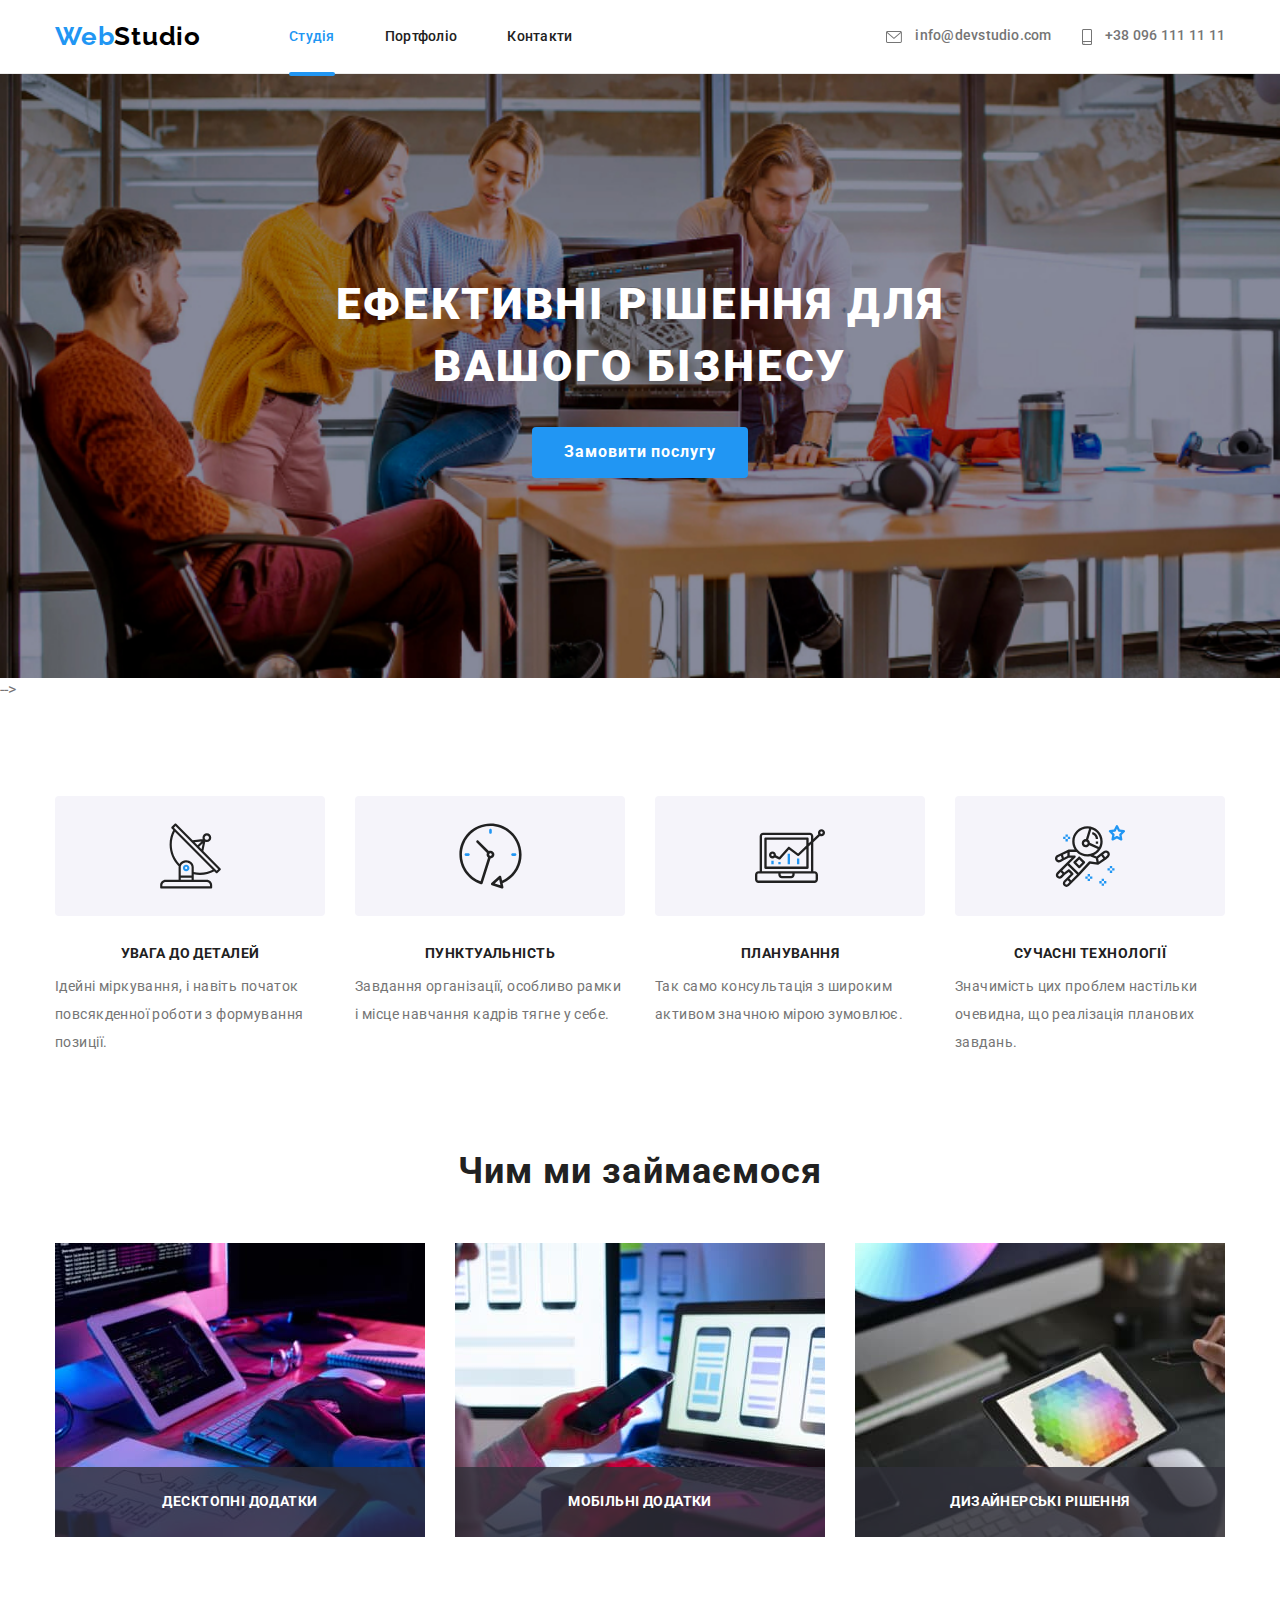
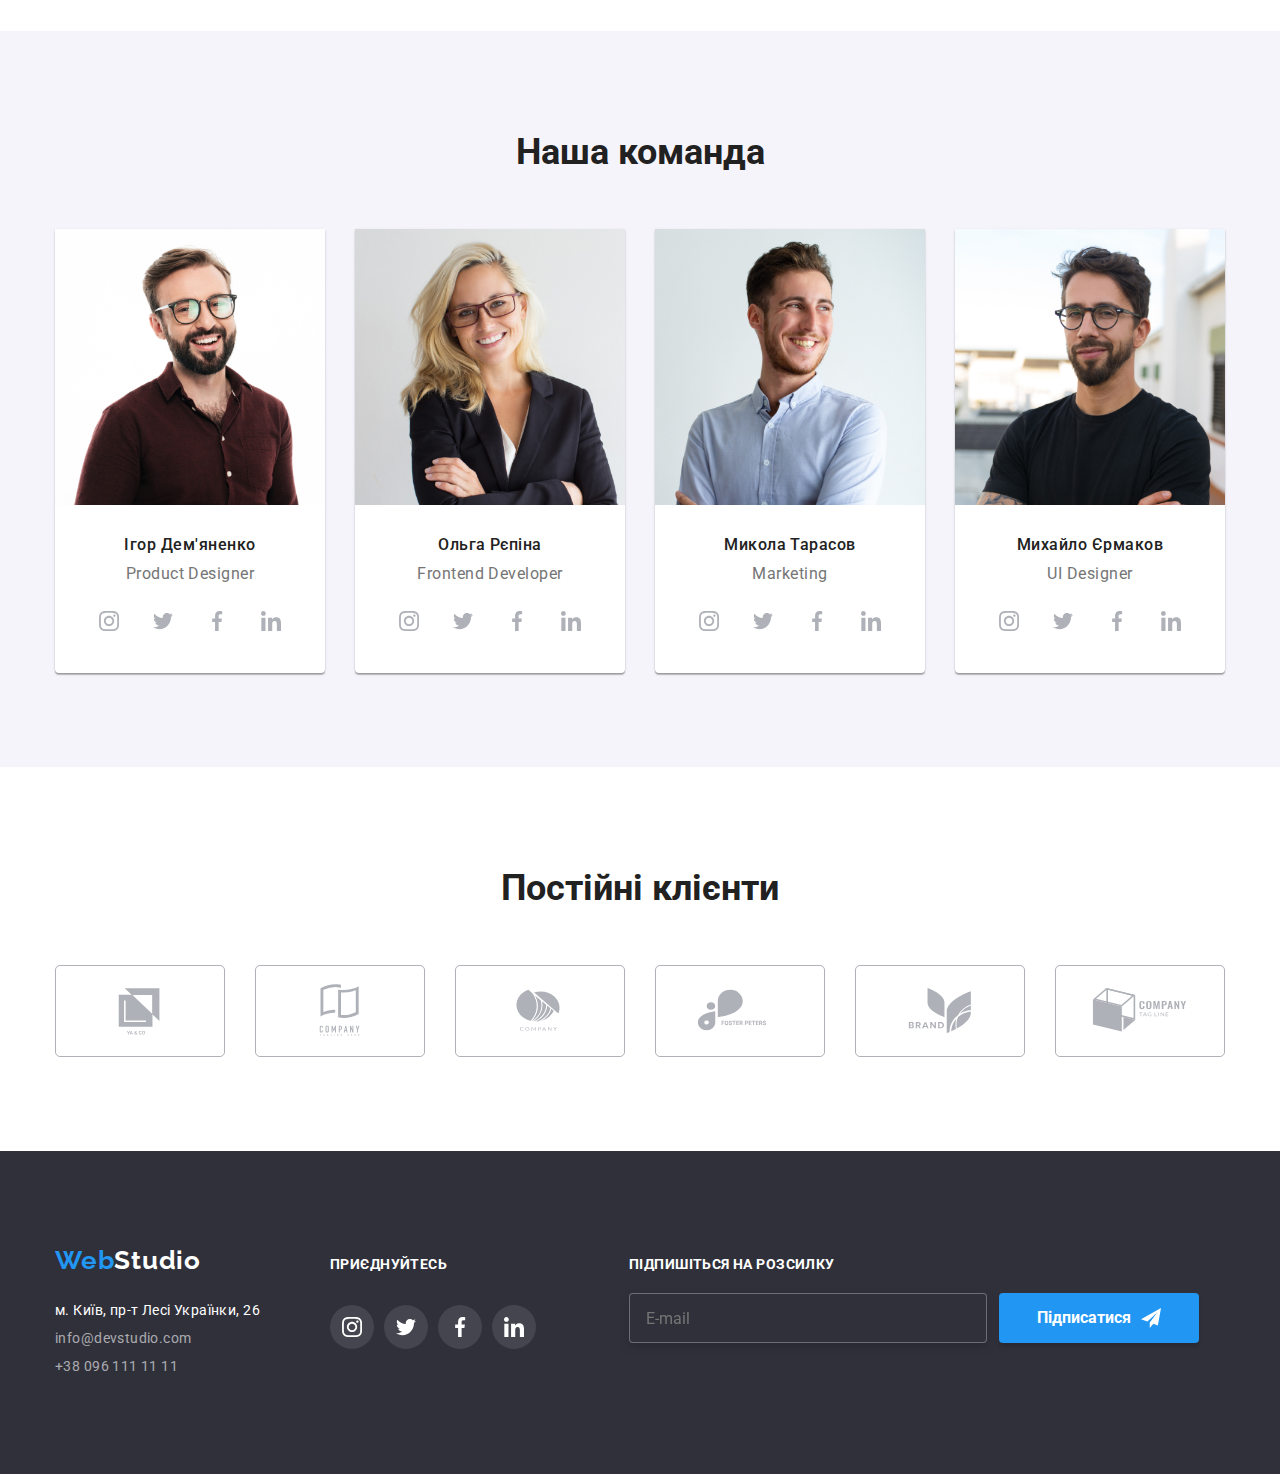
==== index.html @ 3a6d55a5 "qwe" ====
<!DOCTYPE html>
<html lang="uk">
  <head>
    <meta charset="UTF-8" />
    <meta http-equiv="X-UA-Compatible" content="IE=edge" />
    <meta name="viewport" content="width=device-width, initial-scale=1.0" />
    <title>Web studio</title>
    <link rel="preconnect" href="https://fonts.googleapis.com" />
    <link rel="preconnect" href="https://fonts.gstatic.com" crossorigin />
    <link
      href="https://fonts.googleapis.com/css2?family=Montserrat:wght@400;700&family=Raleway:wght@700&family=Roboto:wght@400;500;700;900&display=swap"
      rel="stylesheet"
    />
    <link
      rel="stylesheet"
      href="https://cdnjs.cloudflare.com/ajax/libs/modern-normalize/1.0.0/modern-normalize.min.css"
    />
    <link rel="stylesheet" href="./css/main.min.css" />
  </head>
  <body>
    <header class="border">
      <div class="container element">
        <nav class="header-flex">
          <a href="" class="logo-studio"><span class="logo-studio__text">Web</span>Studio</a>
          <ul class="site-nav">
            <li class="site-nav__item">
              <a href="" class="site-nav__link site-nav__link--current">Студія</a>
            </li>
            <li class="site-nav__item">
              <a href="./portfolio.html " class="site-nav__link">Портфоліо</a>
            </li>
            <li class="site-nav__item"><a href="" class="site-nav__link">Контакти</a></li>
          </ul>

          <button
            class="border__burger-menu js-open-menu"
            aria-expanded="false"
            aria-controls="mobile-menu"
          >
            <svg width="40px" height="40px">
              <use href="./images/symbol-defs.svg#icon-menu_40p"></use>
            </svg>
          </button>
        </nav>
        <ul class="contact-link">
          <li class="contact-link__item">
            <a class="contact-link__mail" href="mailto:info@devstudio.com">
              <svg class="contact-link__icon-envelope" width="16" height="12">
                <use href="./images/symbol-defs.svg#icon-envelope"></use>
              </svg>
              info@devstudio.com
            </a>
          </li>
          <li class="contact-link__item">
            <a class="contact-link__phone" href="tel:+380961111111">
              <svg class="contact-link__icon-envelope" width="10" height="16">
                <use href="./images/symbol-defs.svg#icon-smartphone-1"></use>
              </svg>
              +38 096 111 11 11</a
            >
          </li>
        </ul>
      </div>
    </header>
    <!-- Main -->
    <!-- hero -->

    <section class="hero">
      <h1 class="hero__title">
        Ефективні рішення для <br />
        вашого бізнесу
      </h1>

      <button data-modal-open class="hero__button" type="button">Замовити послугу</button>
    </section>

    <!-- SECTION 2 -->
    -->

    <section class="section">
      <div class="container">
        <h2 class="visually-hidden">Особливості</h2>
        <ul class="section-list">
          <li class="section-list__item">
            <div class="button-features">
              <svg class="button-features__icon" width="65" height="70">
                <use href="./images/symbol-defs.svg#icon-antenna"></use>
              </svg>
            </div>
            <h3 class="section-list__title">Увага до деталей</h3>
            <p class="section-list__caption">
              Ідейні міркування, і навіть початок повсякденної роботи з формування позиції.
            </p>
          </li>

          <li class="section-list__item">
            <div class="button-features">
              <svg class="button-features__icon" width="65" height="70">
                <use href="./images/symbol-defs.svg#icon-clock"></use>
              </svg>
            </div>
            <h3 class="section-list__title">Пунктуальність</h3>
            <p class="section-list__caption">
              Завдання організації, особливо рамки і місце навчання кадрів тягне у себе.
            </p>
          </li>

          <li class="section-list__item">
            <div class="button-features">
              <svg class="button-features__icon" width="70" height="70">
                <use href="./images/symbol-defs.svg#icon-diagram"></use>
              </svg>
            </div>
            <h3 class="section-list__title">Планування</h3>
            <p class="section-list__caption">
              Так само консультація з широким активом значною мірою зумовлює.
            </p>
          </li>

          <li class="section-list__item">
            <div class="button-features">
              <svg class="button-features__icon" width="70" height="70">
                <use href="./images/symbol-defs.svg#icon-astronaut"></use>
              </svg>
            </div>
            <h3 class="section-list__title">Сучасні технології</h3>
            <p class="section-list__caption">
              Значимість цих проблем настільки очевидна, що реалізація планових завдань.
            </p>
          </li>
        </ul>
      </div>
    </section>

    <!-- SECTION 3 -->

    <section class="doing">
        <div class="container">
          <h2 class="doing__title">Чим ми займаємося</h2>
          <ul class="doing-list">
            <li class="doing-list__item">
              <img
                src="./images/box1.jpg"
                alt="Чоловік як друкує текст на комп'ютері"
                width="370"
                height="294"
              />
              <div class="doing-list__title">
                <p class="doing-list__caption">Десктопні додатки</p>
              </div>
            </li>
            <li class="doing-list__item">
              <img src="./images/box2.jpg" alt="Телефон в руці" width="370" height="294" />
              <div class="doing-list__title">
                <p class="doing-list__caption">Мобільні додатки</p>
              </div>
            </li>
            <li class="doing-list__item">
              <img src="./images/box3.jpg" alt="Планшет" width="370" height="294" />
              <div class="doing-list__title">
                <p class="doing-list__caption">Дизайнерські рішення</p>
              </div>
            </li>
          </ul>
        </div>
      </section>

    <!-- SECTION 4 -->

    <section class="members">
        <div class="container">
          <h2 class="members__title">Наша команда</h2>
          <ul class="cards-list">
            <li class="cards-list__position">

              <source
                  srcset="
                    ./images/members-1-desktop-1x.jpg 1x,
                    ./images/members-1-desktop-2x@2x.jpg 2x
                  "
                  media="(min-width: 1200px)"
                />
              
                <source
                  srcset="
                    ./images/members-1-planshet-1x.jpg    1x,
                    ./images/members-1-planshet-2x.jpg@2x.jpg 2x
                  "
                  media="(min-width: 768px)"
                />
              
                <source
                  srcset="
                    ./images/members-1-phone-1x.jpg 1x,
                    ./images/members-1-phone-2x@2x.jpg 2x
                  "
                
                />
                <img
                  class="image"
                  src="./images/members-1-phone-1x.jpg"
                  alt="дизайнер продукту"
                />
              </picture>
              <!-- <img class="cards-list__photo" class="cards-list__photo" 
              srcset="./images/img1.jpg 1x, ./images/cards-list-1-2x@2x.jpg 2x"
              src="./images/img1.jpg" alt="Фото Ігоря" width="270" /> -->
              <div class="cards-list__info">
                <h3 class="cards-list__name">Ігор Дем'яненко</h3>
                <p class="cards-list__content">Product Designer</p>
                <ul class="soc-list">
                  <li class="soc-list__item">
                    <a href="" class="soc-list__link">
                      <svg class="soc-list__icon" width="20" height="20">
                        <use href="./images/symbol-defs.svg#icon-instagram"></use>
                      </svg>
                    </a>
                  </li>
                  <li class="soc-list__item">
                    <a href="" class="soc-list__link">
                      <svg class="soc-list__icon" width="20" height="20">
                        <use href="./images/symbol-defs.svg#icon-twitter"></use>
                      </svg>
                    </a>
                  </li>
                  <li class="soc-list__item">
                    <a href="" class="soc-list__link">
                      <svg class="soc-list__icon" width="20" height="20">
                        <use href="./images/symbol-defs.svg#icon-facebook"></use>
                      </svg>
                    </a>
                  </li>
                  <li class="soc-list__item">
                    <a href="" class="soc-list__link">
                      <svg class="soc-list__icon" width="20" height="20">
                        <use href="./images/symbol-defs.svg#icon-linkedin"></use>
                      </svg>
                    </a>
                  </li>
                </ul>
              </div>
            </li>

            <li class="cards-list__position">
              <source
                  srcset="./images/members-2-desktop-1x.jpg,
                  
                    ./images/members-2-desktop-2x@2x.jpg 2x
                  "
                  media="(min-width: 1200px)"
                />
              
                <source
                  srcset="
                    ./images/members-2-planshet-1x.jpg   1x,
                    ./images/members-2-planshet-2x@2x.jpg 2x
                  "
                  media="(min-width: 768px)"
                />
              
                <source
                  srcset="
                    ./images/members-2-phone-1x.jpg    1x,
                    ./images/members-2-phone-2x@2x.jpg 2x
                  "
                
                />
                <img
                  class="image"
                  src="./images/members-2-phone-1x.jpg"
                  alt="дизайнер продукту"
                />
              </picture>
              <div class="cards-list__info">
                <h3 class="cards-list__name">Ольга Рєпіна</h3>
                <p class="cards-list__content">Frontend Developer</p>
                <ul class="soc-list">
                  <li class="soc-list__item">
                    <a href="" class="soc-list__link">
                      <svg class="soc-list__icon" width="20" height="20">
                        <use href="./images/symbol-defs.svg#icon-instagram"></use>
                      </svg>
                    </a>
                  </li>
                  <li class="soc-list__item">
                    <a href="" class="soc-list__link">
                      <svg class="soc-list__icon" width="20" height="20">
                        <use href="./images/symbol-defs.svg#icon-twitter"></use>
                      </svg>
                    </a>
                  </li>
                  <li class="soc-list__item">
                    <a href="" class="soc-list__link">
                      <svg class="soc-list__icon" width="20" height="20">
                        <use href="./images/symbol-defs.svg#icon-facebook"></use>
                      </svg>
                    </a>
                  </li>
                  <li class="soc-list__item">
                    <a href="" class="soc-list__link">
                      <svg class="soc-list__icon" width="20" height="20">
                        <use href="./images/symbol-defs.svg#icon-linkedin"></use>
                      </svg>
                    </a>
                  </li>
                </ul>
              </div>
            </li>

            <li class="cards-list__position">
              <source
                  srcset="
                    ./images/members-3-desktop-1x.jpg 1x,    1x,
                    ./images/members-3-desktop-2x@2x.jpg 2x
                  "
                  media="(min-width: 1200px)"
                />
              
                <source
                  srcset="
                    ./images/members-3-planshet-1x.jpg 1x,
                    ./images/members-3-planshet-2x@2x.jpg 2x
                  "
                  media="(min-width: 768px)"
                />
              
                <source
                  srcset="
                    ./images/members-3-phone-1x.jpg 1x,
                    ./images/members-3-phone-2x@2x.jpg 2x
                  "
                
                />
                <img
                  class="image"
                  src="./images/members-3-phone-1x.jpg"
                  alt="дизайнер продукту"
                />
              </picture>
              <div class="cards-list__info">
                <h3 class="cards-list__name">Микола Тарасов</h3>
                <p class="cards-list__content">Marketing</p>
                <ul class="soc-list">
                  <li class="soc-list__item">
                    <a href="" class="soc-list__link">
                      <svg class="soc-list__icon" width="20" height="20">
                        <use href="./images/symbol-defs.svg#icon-instagram"></use>
                      </svg>
                    </a>
                  </li>
                  <li class="soc-list__item">
                    <a href="" class="soc-list__link">
                      <svg class="soc-list__icon" width="20" height="20">
                        <use href="./images/symbol-defs.svg#icon-twitter"></use>
                      </svg>
                    </a>
                  </li>
                  <li class="soc-list__item">
                    <a href="" class="soc-list__link">
                      <svg class="soc-list__icon" width="20" height="20">
                        <use href="./images/symbol-defs.svg#icon-facebook"></use>
                      </svg>
                    </a>
                  </li>
                  <li class="soc-list__item">
                    <a href="" class="soc-list__link">
                      <svg class="soc-list__icon" width="20" height="20">
                        <use href="./images/symbol-defs.svg#icon-linkedin"></use>
                      </svg>
                    </a>
                  </li>
                </ul>
              </div>
            </li>

            <li class="cards-list__position">
              <source
                  srcset="
                    ./images/members-4-desktop-1x.jpg 1x,
                    ./images/members-4-desktop-2x@2x.jpg 2x
                  "
                  media="(min-width: 1200px)"
                />
              
                <source
                  srcset="./images/members-4-planshet-1x.jpg 1x,
                    ./images/members-4-planshet-2x@2x.jpg 2x
                  "
                  media="(min-width: 768px)"
                />
              
                <source
                  srcset="./images/members-4-phone-1x.jpg 1x,
                  ./images/members-4-phone-2x@2x.jpg 2x
                  "
                
                />
                <img
                  class="image"
                  src="./images/members-4-phone-1x.jpg"
                  alt="дизайнер продукту"
                />
              </picture>
              <div class="cards-list__info">
                <h3 class="cards-list__name">Михайло Єрмаков</h3>
                <p class="cards-list__content">UI Designer</p>
                <ul class="soc-list">
                  <li class="soc-list__item">
                    <a href="" class="soc-list__link">
                      <svg class="soc-list__icon" width="20" height="20">
                        <use href="./images/symbol-defs.svg#icon-instagram"></use>
                      </svg>
                    </a>
                  </li>
                  <li class="soc-list__item">
                    <a href="" class="soc-list__link">
                      <svg class="soc-list__icon" width="20" height="20">
                        <use href="./images/symbol-defs.svg#icon-twitter"></use>
                      </svg>
                    </a>
                  </li>
                  <li class="soc-list__item">
                    <a href="" class="soc-list__link">
                      <svg class="soc-list__icon" width="20" height="20">
                        <use href="./images/symbol-defs.svg#icon-facebook"></use>
                      </svg>
                    </a>
                  </li>
                  <li class="soc-list__item">
                    <a href="" class="soc-list__link">
                      <svg class="soc-list__icon" width="20" height="20">
                        <use href="./images/symbol-defs.svg#icon-linkedin"></use>
                      </svg>
                    </a>
                  </li>
                </ul>
              </div>
            </li>
          </ul>
        </div>
      </section>

    <!-- section 5 -->

    <section class="clients">
        <div class="container">
          <h2 class="clients-title">Постійні клієнти</h2>
          <ul class="clients-list">
            <li class="clients-list__item">
              <a href="" class="clients-list__link">
                <svg class="clients-list__icon" width="106" height="60">
                  <use href="./images/symbol-defs.svg#icon-yako"></use>
                </svg>
              </a>
            </li>
            <li class="clients-list__item">
              <a href="" class="clients-list__link">
                <svg class="clients-list__icon" width="106" height="60">
                  <use href="./images/symbol-defs.svg#icon-Logo1"></use>
                </svg>
              </a>
            </li>
            <li class="clients-list__item">
              <a href="" class="clients-list__link">
                <svg class="clients-list__icon" width="106" height="60">
                  <use href="./images/symbol-defs.svg#icon-Logo2"></use>
                </svg>
              </a>
            </li>
            <li class="clients-list__item">
              <a href="" class="clients-list__link">
                <svg class="clients-list__icon" width="106" height="60">
                  <use href="./images/symbol-defs.svg#icon-Logo3"></use>
                </svg>
              </a>
            </li>
            <li class="clients-list__item">
              <a href="" class="clients-list__link">
                <svg class="clients-list__icon" width="106" height="60">
                  <use href="./images/symbol-defs.svg#icon-Logo4"></use>
                </svg>
              </a>
            </li>
            <li class="clients-list__item">
              <a href="" class="clients-list__link">
                <svg class="clients-list__icon" width="106" height="60">
                  <use href="./images/symbol-defs.svg#icon-Logo5"></use>
                </svg>
              </a>
            </li>
          </ul>
        </div>
      </section>
    </main>

    <!-- Footer -->

    <footer class="footer">
      <div class="container">
        <div class="footer-general-box">
            <div class="footer-box-one">
            <a href="" class="logo-studio footer__logo-studio"
              ><span class="logo-studio__text">Web</span>Studio</a
            >
            <address class="adress-link">
              <ul class="footer-meta">
                <li>
                  <a
                    class="footer-meta__info"
                    href="https://goo.gl/maps/cbM9uBvSBdMhVS7k8"
                    rel="noreferrer nofollow noopener"
                    target="_blank"
                    >м. Київ, пр-т Лесі Українки, 26</a
                  >
                </li>
                <li>
                  <a
                    class="footer-meta__link footer-meta__link--upper"
                    href="mailto:info@devstudio.com"
                    >info@devstudio.com</a
                  >
                </li>
                <li><a class="footer-meta__link" href="tel:+380961111111">+38 096 111 11 11</a></li>
              </ul>
            </address>
          </div>

          <div class="footer-box-two">
            <h2 class="footer-social-title">ПРИЄДНУЙТЕСЬ</h2>
            <ul class="footer-social">
              <li class="footer-social__list">
                <a href="" class="footer-social__link">
                  <svg class="footer-social__icon" width="20" height="20">
                    <use href="./images/symbol-defs.svg#icon-instagram"></use>
                  </svg>
                </a>
              </li>
              <li class="footer-social__list">
                <a href="" class="footer-social__link">
                  <svg class="footer-social__icon" width="20" height="20">
                    <use href="./images/symbol-defs.svg#icon-twitter"></use>
                  </svg>
                </a>
              </li>
              <li class="footer-social__list">
                <a href="" class="footer-social__link">
                  <svg class="footer-social__icon" width="20" height="20">
                    <use href="./images/symbol-defs.svg#icon-facebook"></use>
                  </svg>
                </a>
              </li>
              <li class="footer-social__list">
                <a href="" class="footer-social__link">
                  <svg class="footer-social__icon" width="20" height="20">
                    <use href="./images/symbol-defs.svg#icon-linkedin"></use>
                  </svg>
                </a>
              </li>
            </ul>
          </div>
          
          <div class="footer-three-box">
            <p class="footer-field-label">Підпишіться на розсилку</p>
            <form class="footer-form">
              <label class="footer-form__field">
                <span class="visually-hidden">Email</span>
                <input
                  class="footer-form__input"
                  type="text"
                  name="email"
                  id="email"
                  placeholder="E-mail"
                />
              </label>

              <button type="submit" class="footer-button">
                Підписатися
                <svg class="footer-button__icon" width="20px" height="20px">
                  <use href="./images/symbol-defs.svg#icon-icon-send"></use>
                </svg>
              </button>
            </form>
          </div>
        </div>
      </div>
    </footer>

    <!-- Modal Window -->

    <div class="backdrop is-hidden" data-modal>
      <div class="modal">
        <button type="button" class="modal-button" data-modal-close>
          <svg class="modal-button__close" width="18px" height="18px">
            <use
              class="modal-button__item"
              href="./images/symbol-defs.svg#icon-close-black-18dp"
            ></use>
          </svg>
        </button>

        <form class="js-form js-speaker-form" autocomplete="on">
          <p class="js-form__title">Залиште свої дані, ми вам передзвонимо</p>

          <div class="js-form__field">
            <label class="js-form__label" for="name">Ім'я</label>
            <div class="js-form__relative-for-svg">
              <input class="js-form__input" type="text" name="user name" id="name" />
              <svg class="js-form__icon" width="18px" height="18px">
                <use href="./images/symbol-defs.svg#icon-person-black"></use>
              </svg>
            </div>
          </div>

          <div class="js-form__field">
            <label class="js-form__label" for="tel">Телефон</label>
            <div class="js-form__relative-for-svg">
              <input class="js-form__input" type="tel" name="phone_number" id="tel" />
              <svg class="js-form__icon" width="18px" height="18px">
                <use href="./images/symbol-defs.svg#icon-phone-black"></use>
              </svg>
            </div>
          </div>

          <div class="js-form__field">
            <label class="js-form__label" for="mail">Пошта</label>
            <div class="js-form__relative-for-svg">
              <input class="js-form__input" type="email" name="email" id="mail" />
              <svg class="js-form__icon" width="18px" height="18px">
                <use href="./images/symbol-defs.svg#icon-email-black"></use>
              </svg>
            </div>
          </div>

          <div class="js-form__field textarea">
            <label class="js-form__label" for="comment">Коментар</label>
            <textarea
              class="js-form__comment-textarea"
              name="comment"
              rows="10"
              id="comment"
              placeholder="Введіть текст"
            ></textarea>
          </div>

          <div class="js-checkbox">
            <label class="js-checkbox__label"
              ><input class="js-checkbox__input" type="checkbox" name="policy" />
              <span class="js-checkbox__check-mark">
                <svg class="js-checkbox__vector">
                  <use
                    class="js-checkbox__icon"
                    href="./images/symbol-defs.svg#icon-icon-check-1"
                  ></use>
                </svg> </span
              >Погоджуюся з розсилкою та приймаю

              <a class="js-checkbox__link" href="#"> Умови договору</a>
            </label>
          </div>

          <button class="form-submit-button" type="submit">Відправити</button>
        </form>
      </div>
    </div>

    <!-- mobile-menu -->

    <div class="mobile-menu js-menu-container">
      <div class="container">
        <button class="mobile-menu__close-button js-close-menu">
          <svg class="mobile-menu__icon" width="40px" height="40px">
            <use href="./images/symbol-defs.svg#icon-close_40px"></use>
          </svg>
        </button>

        <div class="mobile-box-one">
          <ul class="mobile-menu__nav">
            <li class="mobile-menu__item">
              <a href="./index.html" class="mobile-menu__link mobile-menu__link--current">Студія</a>
            </li>
            <li class="mobile-menu__item">
              <a href="./portfolio.html " class="mobile-menu__link">Портфоліо</a>
            </li>
            <li class="site-nav__item"><a href="" class="mobile-menu__link">Контакти</a></li>
          </ul>
        </div>
        <div class="mobile-box-two">
          <ul class="mobile-contact">
            <li class="mobile-contact__item">
              <a class="mobile-contact__phone" href="tel:+380961111111"> +38 096 111 11 11</a>
            </li>
            <li class="mobile-contact__item">
              <a class="mobile-contact__mail" href="mailto:info@devstudio.com">
                info@devstudio.com
              </a>
            </li>
          </ul>
        </div>
        <div class="mobile-box-three">
          <ul class="mobile-soc">
            <li class="mobile-soc__item">
              <a class="mobile-soc__link" href="#"
                >Instagram<span class="mobile-soc__line"></span
              ></a>
            </li>
            <li class="mobile-soc__item">
              <a class="mobile-soc__link" href="#">Twitter<span class="mobile-soc__line"></span></a>
            </li>
            <li class="mobile-soc__item">
              <a class="mobile-soc__link" href="#"
                >Facebook<span class="mobile-soc__line"></span
              ></a>
            </li>
            <li class="mobile-soc__item"><a class="mobile-soc__link" href="#">Linkedin</a></li>
          </ul>
        </div>
      </div>
    </div>
    <script src="./js/modal.js"></script>
    <script src="./js/mobile-menu.js"></script>
  </body>
</html>
---- css/main.min.css ----
*,*::before,*::after{-webkit-box-sizing:border-box;box-sizing:border-box}h1,h2,h3,h4,h5,h6,p,ul{margin:0;padding:0}body{color:#757575;background-color:#fff;font-family:"Roboto",sans-serif;font-size:16px;font-weight:400;line-height:1.5}.container{margin-left:auto;margin-right:auto;padding-left:15px;padding-right:15px}@media screen and (min-width: 480px){.container{width:480px}}@media screen and (min-width: 768px){.container{width:768px}}@media screen and (min-width: 1200px){.container{width:1200px}}ul{list-style:none}header{background-color:#fff;font-weight:500;line-height:1.2}img{display:block;width:100%;height:auto;-o-object-fit:cover;object-fit:cover}a{text-decoration:none}.visually-hidden{position:absolute;white-space:nowrap;width:1px;height:1px;overflow:hidden;border:0;padding:0;clip:rect(0 0 0 0);-webkit-clip-path:inset(50%);clip-path:inset(50%);margin:-1px}.element{display:-webkit-box;display:-ms-flexbox;display:flex}.border{border-bottom:1px solid #ececec}.logo-studio{display:-webkit-box;display:-ms-flexbox;display:flex;-webkit-box-align:center;-ms-flex-align:center;align-items:center;color:#000;font-family:"Raleway",sans-serif;font-weight:700;font-size:24px;line-height:1.2;letter-spacing:.03em}.logo-studio__text{color:#2196f3}.site-nav__link{display:block;color:#212121;text-decoration:none;padding-top:36px;padding-bottom:36px;-webkit-transition:color 250ms cubic-bezier(0.4, 0, 0.2, 1);transition:color 250ms cubic-bezier(0.4, 0, 0.2, 1)}.site-nav__link:hover,.site-nav__link:focus{color:#2196f3}.site-nav__link--current{position:relative;color:#2196f3}.site-nav__link--current::after{position:absolute;left:0px;bottom:-1px;display:block;content:"";width:100%;height:4px;background-color:#2196f3;border-radius:2px}.site-nav{display:none;font-weight:500;font-size:14px;line-height:1.14;letter-spacing:.02em;margin-left:94px;gap:50px}.contact-link{display:none;-webkit-box-align:center;-ms-flex-align:center;align-items:center;margin-left:auto;padding-top:36px;padding-bottom:36px;font-weight:500;font-size:12px;line-height:1.17;letter-spacing:.02em}.contact-link__mail{-webkit-transition:color 250ms cubic-bezier(0.4, 0, 0.2, 1);transition:color 250ms cubic-bezier(0.4, 0, 0.2, 1)}.contact-link__phone{-webkit-transition:color 250ms cubic-bezier(0.4, 0, 0.2, 1);transition:color 250ms cubic-bezier(0.4, 0, 0.2, 1)}.contact-link__item+.contact-link__item{margin-left:40px}.contact-link__mail,.contact-link__phone{color:inherit;text-decoration:none}.contact-link__mail:hover,.contact-link__mail:focus{color:#2196f3}.contact-link__phone:hover,.contact-link__phone:focus{color:#2196f3}.header-flex{display:-webkit-box;display:-ms-flexbox;display:flex;-webkit-box-pack:justify;-ms-flex-pack:justify;justify-content:space-between;-webkit-box-flex:1;-ms-flex-positive:1;flex-grow:1}.contact-link__icon-envelope{vertical-align:middle;margin-right:10px;fill:currentColor}.hero{background-size:cover;background-position:center;background-repeat:no-repeat;text-align:center;padding:118px 0;margin:0 auto;background-image:url("../images/Hero-phone-1x.jpg"),-webkit-gradient(linear, left top, left bottom, from(rgba(47, 48, 58, 0.4)), to(rgba(47, 48, 58, 0.4)));background-image:url("../images/Hero-phone-1x.jpg"),linear-gradient(rgba(47, 48, 58, 0.4), rgba(47, 48, 58, 0.4));background-size:cover}@media(-webkit-min-device-pixel-ratio: 2), (min-resolution: 2dppx){.hero{background-image:url("../images/Hero-phone-2x.jpg")}}.hero__title{margin-bottom:30px;color:#fff;font-weight:900;font-size:26px;line-height:1.4;letter-spacing:.06em;text-transform:uppercase;max-width:696px;margin-left:auto;margin-right:auto}.hero__button{display:inline-block;min-width:216px;border-radius:4px;padding:10px 32px;color:#fff;background-color:#2196f3;border:none;font-family:inherit;font-weight:700;font-size:16px;line-height:1.9;letter-spacing:.06em;cursor:pointer;-webkit-transition:background-color 250ms cubic-bezier(0.4, 0, 0.2, 1);transition:background-color 250ms cubic-bezier(0.4, 0, 0.2, 1)}.hero__button:hover,.hero__button:focus{background-color:#188ce8}.section{padding-top:60px;padding-bottom:60px}.section-list{display:-webkit-box;display:-ms-flexbox;display:flex;-webkit-box-orient:vertical;-webkit-box-direction:normal;-ms-flex-direction:column;flex-direction:column}@media screen and (max-width: 767px){.section-list__item:not(:last-child){margin-bottom:30px}}.section-list__title{margin-bottom:10px;text-align:center;color:#212121;font-size:14px;line-height:1.14;letter-spacing:.03em;text-transform:uppercase}.section-list__caption{margin-bottom:0px;font-size:14px;line-height:2;letter-spacing:.03em}.button-features{display:-webkit-box;display:-ms-flexbox;display:flex;-webkit-box-align:center;-ms-flex-align:center;align-items:center;-webkit-box-pack:center;-ms-flex-pack:center;justify-content:center;width:100%;background-color:#f5f4fa;height:120px;border:none;margin-bottom:30px;border:4px;border-radius:4px}.doing{display:none;padding-bottom:94px}.doing-list{display:-webkit-box;display:-ms-flexbox;display:flex;gap:30px}.doing-list__item{position:relative;width:calc((100% - 60px)/3)}.doing__title{text-align:center;font-size:36px;line-height:1.2;text-align:center;letter-spacing:.03em;margin-bottom:50px;color:#212121}.doing-list__title{width:100%;height:70px;background-color:rgba(47,48,58,.8);position:absolute;bottom:-17%;display:-webkit-box;display:-ms-flexbox;display:flex;-webkit-box-align:center;-ms-flex-align:center;align-items:center;-webkit-box-pack:center;-ms-flex-pack:center;justify-content:center}.doing-list__caption{font-weight:700;font-size:14px;line-height:1.2;letter-spacing:.03em;color:#fff;text-transform:uppercase;text-align:center}.doing-list__title{margin-bottom:50px;color:#212121;font-size:36px;line-height:1.17;letter-spacing:.03em}.cards-list{display:-webkit-box;display:-ms-flexbox;display:flex;-webkit-box-orient:vertical;-webkit-box-direction:normal;-ms-flex-direction:column;flex-direction:column;gap:30px;-webkit-box-align:center;-ms-flex-align:center;align-items:center}.members{padding-top:60px;padding-bottom:60px;background-color:#f5f4fa}.members__title{margin-bottom:30px;text-align:center;color:#212121;font-size:36px}.cards-list__info{padding-top:30px;padding-bottom:30px}.cards-list__name{text-align:center;margin-bottom:10px;color:#212121;font-weight:500;font-size:16px;line-height:1.2;letter-spacing:.03em}.cards-list__position{width:calc((100% - 30px)/1);background-color:#fff;-webkit-box-shadow:0px 1px 3px rgba(0,0,0,.12),0px 1px 1px rgba(0,0,0,.14),0px 2px 1px rgba(0,0,0,.2);box-shadow:0px 1px 3px rgba(0,0,0,.12),0px 1px 1px rgba(0,0,0,.14),0px 2px 1px rgba(0,0,0,.2);border-radius:0px 0px 4px 4px}.cards-list__content{text-align:center;font-size:16px;line-height:1.2;letter-spacing:.03em;margin-bottom:16px}.soc-list{display:-webkit-box;display:-ms-flexbox;display:flex;-webkit-box-pack:center;-ms-flex-pack:center;justify-content:center;gap:10px}.soc-list__link{width:44px;height:44px;display:-webkit-box;display:-ms-flexbox;display:flex;-webkit-box-align:center;-ms-flex-align:center;align-items:center;-webkit-box-pack:center;-ms-flex-pack:center;justify-content:center;border-radius:50%;-webkit-transition:background-color 250ms cubic-bezier(0.4, 0, 0.2, 1);transition:background-color 250ms cubic-bezier(0.4, 0, 0.2, 1)}.soc-list__icon{fill:#afb1b8;-webkit-transition:fill 250ms cubic-bezier(0.4, 0, 0.2, 1);transition:fill 250ms cubic-bezier(0.4, 0, 0.2, 1)}.soc-list__link:hover,.soc-list__link:focus{background-color:#2196f3}.soc-list__link:hover .soc-list__icon,.soc-list__link:focus .soc-list__icon{fill:#fff}.clients-title{margin-bottom:50px;text-align:center;color:#212121;font-size:36px}.clients{padding-top:60px;padding-bottom:60px}.clients-list__item{width:calc((100% - 30px)/2)}.clients-list__link{width:100%;height:92px;border:1px solid #afb1b8;display:-webkit-box;display:-ms-flexbox;display:flex;-webkit-box-align:center;-ms-flex-align:center;align-items:center;-webkit-box-pack:center;-ms-flex-pack:center;justify-content:center;border-radius:5px;fill:#afb1b8;-webkit-transition:border-color 250ms cubic-bezier(0.4, 0, 0.2, 1),fill 500ms cubic-bezier(0.4, 0, 0.2, 1);transition:border-color 250ms cubic-bezier(0.4, 0, 0.2, 1),fill 500ms cubic-bezier(0.4, 0, 0.2, 1)}.clients-list__link:hover,.clients-list__link:focus{border-color:#2196f3;fill:#2196f3}.clients-list{display:-webkit-box;display:-ms-flexbox;display:flex;gap:30px;-webkit-box-orient:horizontal;-webkit-box-direction:normal;-ms-flex-direction:row;flex-direction:row;-ms-flex-wrap:wrap;flex-wrap:wrap}.footer{display:block;padding-top:94px;padding-bottom:94px;background-color:#2f303a;margin-left:auto;margin-right:auto}.footer__logo-studio{color:#fff;margin-bottom:20px}.logo-studio__text{color:#2196f3}.footer-meta__info{margin-bottom:9px;color:#fff;font-size:14px;line-height:2;letter-spacing:.03em;font-style:normal;margin-bottom:9px;font-style:normal}.footer-meta__link--upper{margin-bottom:9px}.footer-meta__link{margin-bottom:9px;color:rgba(255,255,255,.6);font-size:14px;line-height:2;letter-spacing:.03em;font-style:normal;-webkit-transition:color 500ms cubic-bezier(0.4, 0, 0.2, 1);transition:color 500ms cubic-bezier(0.4, 0, 0.2, 1)}.footer-meta__link:hover,.footer-meta__link:focus{color:#2196f3}.footer-social__link{display:-webkit-box;display:-ms-flexbox;display:flex;-webkit-box-align:center;-ms-flex-align:center;align-items:center;-webkit-box-pack:center;-ms-flex-pack:center;justify-content:center;width:44px;height:44px;background-color:rgba(255,255,255,.1);border-radius:50%;-webkit-transition:background-color 250ms cubic-bezier(0.4, 0, 0.2, 1);transition:background-color 250ms cubic-bezier(0.4, 0, 0.2, 1)}.footer-social{display:-webkit-box;display:-ms-flexbox;display:flex;-webkit-box-pack:center;-ms-flex-pack:center;justify-content:center;gap:10px}.footer-social__icon{fill:#fff;-webkit-transition:fill 250ms cubic-bezier(0.4, 0, 0.2, 1);transition:fill 250ms cubic-bezier(0.4, 0, 0.2, 1)}.footer-social__link:hover,.footer-social__link:focus{background-color:#2196f3}.footer-general-box{display:-webkit-box;display:-ms-flexbox;display:flex;-webkit-box-align:baseline;-ms-flex-align:baseline;align-items:baseline}.footer-social-title{margin-bottom:32px;color:#fff;font-family:"Roboto",sans-serif;font-weight:700;font-size:14px;line-height:1.2;letter-spacing:.03em}.footer-form{display:-webkit-box;display:-ms-flexbox;display:flex;-webkit-box-align:center;-ms-flex-align:center;align-items:center;-webkit-box-pack:center;-ms-flex-pack:center;justify-content:center}.footer-button{display:-webkit-box;display:-ms-flexbox;display:flex;-webkit-box-pack:center;-ms-flex-pack:center;justify-content:center;-webkit-box-align:center;-ms-flex-align:center;align-items:center;border:none;border-color:#2196f3;margin-left:12px;font-weight:700;width:200px;height:50px;background:#2196f3;-webkit-box-shadow:0px 4px 4px rgba(0,0,0,.15);box-shadow:0px 4px 4px rgba(0,0,0,.15);border-radius:4px;font-size:16px;line-height:1.9;color:#fff}.footer-button__icon{margin-left:10px}.footer-field-label{font-weight:700;font-size:14px;line-height:1.2;letter-spacing:.03em;text-transform:uppercase;color:#fff;margin-bottom:20px}.footer-form__input{padding:15px 16px;background-color:#2f303a;width:358px;height:50px;border:1px solid rgba(255,255,255,.3);-webkit-filter:drop-shadow(0px 4px 4px rgba(0, 0, 0, 0.15));filter:drop-shadow(0px 4px 4px rgba(0, 0, 0, 0.15));border-radius:4px}.footer-form__input:focus,.footer-form__input:hover{border-color:#2196f3;fill:#2196f3}.backdrop{position:fixed;background-color:rgba(0,0,0,.2);top:0;left:0;width:100%;height:100%;opacity:1;-webkit-transition:opacity 250ms cubic-bezier(0.4, 0, 0.2, 1);transition:opacity 250ms cubic-bezier(0.4, 0, 0.2, 1)}.modal{position:absolute;top:50%;left:50%;-webkit-transform:translate(-50%, -50%) scale(1);transform:translate(-50%, -50%) scale(1);border-radius:4px;width:528px;background-color:#fff;-webkit-box-shadow:0px 1px 3px rgba(0,0,0,.12),0px 1px 1px rgba(0,0,0,.14),0px 2px 1px rgba(0,0,0,.2);box-shadow:0px 1px 3px rgba(0,0,0,.12),0px 1px 1px rgba(0,0,0,.14),0px 2px 1px rgba(0,0,0,.2);-webkit-transition:-webkit-transform 250ms cubic-bezier(0.4, 0, 0.2, 1);transition:-webkit-transform 250ms cubic-bezier(0.4, 0, 0.2, 1);transition:transform 250ms cubic-bezier(0.4, 0, 0.2, 1);transition:transform 250ms cubic-bezier(0.4, 0, 0.2, 1), -webkit-transform 250ms cubic-bezier(0.4, 0, 0.2, 1)}.backdrop.is-hidden .modal{-webkit-transform:translate(-50%, -50%) scale(1);transform:translate(-50%, -50%) scale(1)}.backdrop.is-hidden{opacity:0;pointer-events:none}.modal-button{position:absolute;margin:8px;background-color:#fff;border-color:rgba(0,0,0,.1);right:0;top:0;width:30px;height:30px;border-radius:50%}.modal-button:hover,.modal-button:focus .vector-close{fill:#2196f3}.modal-button__close{position:absolute;top:50%;left:50%;-webkit-transform:translate(-50%, -50%);transform:translate(-50%, -50%);cursor:pointer}.js-form__comment-textarea{width:100%;height:120px;resize:none;padding:16px 12px;border:1px solid rgba(33,33,33,.2);border-radius:4px;outline:none;-webkit-transition:border-color 500ms cubic-bezier(0.4, 0, 0.2, 1);transition:border-color 500ms cubic-bezier(0.4, 0, 0.2, 1);margin-bottom:20px;outline:none}.js-form{width:528px;padding-bottom:40px;padding-left:40px;padding-right:40px;padding-top:40px;margin-left:auto;margin-right:auto}.js-form__title{margin-bottom:12px;font-weight:700;font-size:20px;line-height:1.3;text-align:center;letter-spacing:.03em;color:var(--secondary-title-color)}.js-form__field{display:-webkit-box;display:-ms-flexbox;display:flex;-webkit-box-orient:vertical;-webkit-box-direction:normal;-ms-flex-direction:column;flex-direction:column;-webkit-transition:fill 250ms cubic-bezier(0.4, 0, 0.2, 1);transition:fill 250ms cubic-bezier(0.4, 0, 0.2, 1);margin-bottom:10px}.js-form__input{position:relative;border:1px solid rgba(33,33,33,.2);border-radius:4px;width:448px;height:40px;padding-left:40px;background-color:rgba(0,0,0,0);outline:none;-webkit-transition:border-color 250ms cubic-bezier(0.4, 0, 0.2, 1);transition:border-color 250ms cubic-bezier(0.4, 0, 0.2, 1)}.js-form__input:hover,.js-form__comment-textarea:hover,.js-form__input:focus,.js-form__comment-textarea:focus{border-color:#2196f3}.js-form__label{font-size:12px;line-height:1.2;letter-spacing:.01em;margin-bottom:4px}.js-form__icon{position:absolute;top:50%;-webkit-transform:translateY(-50%);transform:translateY(-50%);left:14px;-webkit-transition:fill 250ms cubic-bezier(0.4, 0, 0.2, 1);transition:fill 250ms cubic-bezier(0.4, 0, 0.2, 1);z-index:-1;pointer-events:none}.js-form__input:hover+.js-form__icon,.js-form__input:focus+.js-form__icon{fill:#2196f3}.js-form__relative-for-svg{position:relative}.form-submit-button{display:block;margin:0 auto;font-family:inherit;font-weight:700;font-size:16px;line-height:1.9;letter-spacing:.06em;border:none;width:200px;cursor:pointer;height:50px;background-color:#2196f3;border-radius:4px;color:#fff;border-color:#2196f3;-webkit-transition:background-color 250ms cubic-bezier(0.4, 0, 0.2, 1);transition:background-color 250ms cubic-bezier(0.4, 0, 0.2, 1)}.form-submit-button:focus,.form-submit-button:hover{background-color:#188ce8}.js-checkbox__link{color:#2196f3;text-decoration:underline;margin-left:3px}.js-checkbox__input{-webkit-appearance:none;-moz-appearance:none;appearance:none}.js-checkbox__input:checked+.js-checkbox__check-mark{background-color:#2196f3;background-size:contain;background-origin:border-box;border:none}.js-checkbox__check-mark{display:-webkit-box;display:-ms-flexbox;display:flex;width:16px;height:15px;border:3px solid #212121;border-radius:3px;margin-right:9px}.js-checkbox{margin-bottom:30px}.js-checkbox__label{display:-webkit-box;display:-ms-flexbox;display:flex;-webkit-box-align:center;-ms-flex-align:center;align-items:center;-webkit-box-pack:center;-ms-flex-pack:center;justify-content:center}.buttons-set__item{display:block;border-radius:4px;border:rgba(0,0,0,0);min-width:73px;padding:6px 22px;color:var(--secondary-title-color);background-color:#f5f4fa;-webkit-box-shadow:0px,2px rgba(0,0,0,.12);box-shadow:0px,2px rgba(0,0,0,.12);font-family:inherit;font-weight:500;font-size:16px;line-height:1.6;text-align:center;letter-spacing:.03em;cursor:pointer;-webkit-transition:background-color 250ms cubic-bezier(0.4, 0, 0.2, 1),color 250ms cubic-bezier(0.4, 0, 0.2, 1),-webkit-box-shadow 250ms cubic-bezier(0.4, 0, 0.2, 1);transition:background-color 250ms cubic-bezier(0.4, 0, 0.2, 1),color 250ms cubic-bezier(0.4, 0, 0.2, 1),-webkit-box-shadow 250ms cubic-bezier(0.4, 0, 0.2, 1);transition:background-color 250ms cubic-bezier(0.4, 0, 0.2, 1),color 250ms cubic-bezier(0.4, 0, 0.2, 1),box-shadow 250ms cubic-bezier(0.4, 0, 0.2, 1);transition:background-color 250ms cubic-bezier(0.4, 0, 0.2, 1),color 250ms cubic-bezier(0.4, 0, 0.2, 1),box-shadow 250ms cubic-bezier(0.4, 0, 0.2, 1),-webkit-box-shadow 250ms cubic-bezier(0.4, 0, 0.2, 1)}.buttons-set__item:hover,.buttons-set__item:focus{color:#fff;background-color:#2196f3;-webkit-box-shadow:0px 3px 1px rgba(0,0,0,.1),0px 1px 2px rgba(0,0,0,.08),0px 2px 2px rgba(0,0,0,.12);box-shadow:0px 3px 1px rgba(0,0,0,.1),0px 1px 2px rgba(0,0,0,.08),0px 2px 2px rgba(0,0,0,.12)}.buttons-set{display:-webkit-box;display:-ms-flexbox;display:flex;gap:8px;margin-top:0px;margin-bottom:50px;padding:0px;-webkit-box-pack:center;-ms-flex-pack:center;justify-content:center}.promo{padding-top:94px;padding-bottom:94px;background-color:#fff}.cards-set{display:-webkit-box;display:-ms-flexbox;display:flex;-ms-flex-wrap:wrap;flex-wrap:wrap;gap:30px;margin-top:0px;margin-bottom:0px;padding:0px}.cards-set__item{background-color:#fff;width:370px;border:1px solid;color:#eee}.cards-set__link{display:block;-webkit-transition:-webkit-box-shadow 250ms cubic-bezier(0.4, 0, 0.2, 1);transition:-webkit-box-shadow 250ms cubic-bezier(0.4, 0, 0.2, 1);transition:box-shadow 250ms cubic-bezier(0.4, 0, 0.2, 1);transition:box-shadow 250ms cubic-bezier(0.4, 0, 0.2, 1), -webkit-box-shadow 250ms cubic-bezier(0.4, 0, 0.2, 1)}.cards-set__link:hover,.cards-set__link:focus{-webkit-box-shadow:0px 1px 1px rgba(0,0,0,.12),0px 4px 4px rgba(0,0,0,.06),1px 4px 6px rgba(0,0,0,.16);box-shadow:0px 1px 1px rgba(0,0,0,.12),0px 4px 4px rgba(0,0,0,.06),1px 4px 6px rgba(0,0,0,.16)}.cards-set__thumb{position:relative;overflow:hidden}.cards-set__thumb::before{position:absolute;display:inline-block;content:"";width:100%;height:100%;background-color:rgba(33,150,243,.9);-webkit-transform:translateY(100%);transform:translateY(100%);-webkit-transition:-webkit-transform 250ms cubic-bezier(0.4, 0, 0.2, 1);transition:-webkit-transform 250ms cubic-bezier(0.4, 0, 0.2, 1);transition:transform 250ms cubic-bezier(0.4, 0, 0.2, 1);transition:transform 250ms cubic-bezier(0.4, 0, 0.2, 1), -webkit-transform 250ms cubic-bezier(0.4, 0, 0.2, 1)}.cards-set__description{position:absolute;width:100%;height:100%;padding:63px 24px;top:50%;left:50%;-webkit-transform:translate(-50%, -50%);transform:translate(-50%, -50%);opacity:0;font-family:"Roboto";font-style:normal;font-weight:400;font-size:18px;line-height:1.6;letter-spacing:.03em;color:#fff;-webkit-transition:opacity 250ms cubic-bezier(0.4, 0, 0.2, 1);transition:opacity 250ms cubic-bezier(0.4, 0, 0.2, 1)}.cards-set__caption{color:#212121;text-decoration:none;font-size:18px;line-height:2;letter-spacing:.06em;margin-bottom:4px}.cards-set__part{padding:20px 24px}.cards-set__title{color:#757575;font-size:16px;line-height:1.9;letter-spacing:.03em}.cards-set__item:hover .cards-set__thumb::before,.cards-set__item:focus .cards-set__thumb::before{-webkit-transform:translateY(0%);transform:translateY(0%)}.cards-set__item:hover .cards-set__description,.cards-set__item:focus .cards-set__description{opacity:1}.mobile-menu{position:fixed;top:0;left:0;width:480px;overflow:hidden;background-color:#fff;padding:40px 48px;display:none;-webkit-box-shadow:0px 4px 8px rgba(0,0,0,.04),0px 2px 4px rgba(0,0,0,.08),0px 1px 3px rgba(0,0,0,.16);box-shadow:0px 4px 8px rgba(0,0,0,.04),0px 2px 4px rgba(0,0,0,.08),0px 1px 3px rgba(0,0,0,.16)}.mobile-menu.is-open{display:-webkit-box;display:-ms-flexbox;display:flex}.mobile-menu__close-button{position:absolute;top:21px;right:25px;border:none;background-color:#fff}.mobile-menu__item:not(:last-child){margin-bottom:35px}.mobile-menu__link.mobile-menu__link--current{color:#2196f3}.mobile-menu__nav{margin-bottom:302px}.mobile-menu__link{font-weight:500;font-size:40px;line-height:1.18;letter-spacing:.02em;margin-bottom:35px;color:#212121}.mobile-contact__phone{text-decoration:none;font-weight:500;font-size:34px;line-height:1.8;color:#2196f3;margin-bottom:32px}.mobile-contact__mail{font-weight:500;font-size:24px;line-height:1.17;letter-spacing:.02em;color:#757575}.mobile-box-two{margin-bottom:64px}.mobile-soc__line{width:22px;height:0px;color:#2196f3;border:1px solid rgba(33,33,33,.2);-webkit-transform:rotate(90deg);transform:rotate(90deg);margin-left:10px;margin-right:10px}.mobile-soc{display:-webkit-box;display:-ms-flexbox;display:flex;-webkit-box-align:center;-ms-flex-align:center;align-items:center}.mobile-soc__link{font-weight:500;font-size:18px;line-height:1.22;letter-spacing:.02em;color:#2196f3}.mobile-soc__icon{fill:#2196f3}.mobile-menu__close-button:hover+.mobile-menu__icon{fill:#2196f3}.border__burger-menu{border:none;background-color:#fff}@media screen and (min-width: 768px){.header-flex{padding-top:21px;padding-bottom:21px;-webkit-box-align:center;-ms-flex-align:center;align-items:center}}@media screen and (min-width: 768px){.header-flex{-webkit-box-flex:0;-ms-flex-positive:0;flex-grow:0}}@media screen and (min-width: 480px){.site-nav__link--current::after{bottom:-31px}}@media screen and (min-width: 768px){.border__burger-menu{display:none}}@media screen and (min-width: 768px){.site-nav{display:-webkit-box;display:-ms-flexbox;display:flex;margin-left:88px}}@media screen and (min-width: 768px){.site-nav__link{padding:0}}@media screen and (min-width: 768px){.contact-link{display:-webkit-box;display:-ms-flexbox;display:flex;-webkit-box-orient:vertical;-webkit-box-direction:normal;-ms-flex-direction:column;flex-direction:column;gap:10px;margin-left:auto;-webkit-box-align:baseline;-ms-flex-align:baseline;align-items:baseline;font-size:12px;padding:0}}@media screen and (min-width: 768px){.element{-webkit-box-align:center;-ms-flex-align:center;align-items:center}}@media screen and (min-width: 768px){.contact-link__item+.contact-link__item{margin-left:0px}}@media screen and (min-width: 1200px){.contact-link{-webkit-box-orient:inherit;-webkit-box-direction:inherit;-ms-flex-direction:inherit;flex-direction:inherit;gap:30px}}@media screen and (min-width: 1200px){.contact-link__mail,.contact-link__phone{font-size:14px;line-height:1.14}}@media screen and (min-width: 1200px){.logo-studio{font-size:26px}}@media(min-width: 768px){.hero{background-image:url("../../images/Hero-tablet-1x.jpg"),-webkit-gradient(linear, left top, left bottom, from(rgba(47, 48, 58, 0.4)), to(rgba(47, 48, 58, 0.4)));background-image:url("../../images/Hero-tablet-1x.jpg"),linear-gradient(rgba(47, 48, 58, 0.4), rgba(47, 48, 58, 0.4))}}@media(min-width: 768px)and (-webkit-min-device-pixel-ratio: 2),(min-width: 768px)and (min-resolution: 2dppx),(min-width: 768px)and (min-device-pixel-ratio: 2),(min-width: 768px)and (min-resolution: 192dpi){.hero{background-image:url("../../images/Hero-tablet-2x.jpg"),-webkit-gradient(linear, left top, left bottom, from(rgba(47, 48, 58, 0.4)), to(rgba(47, 48, 58, 0.4)));background-image:url("../../images/Hero-tablet-2x.jpg"),linear-gradient(rgba(47, 48, 58, 0.4), rgba(47, 48, 58, 0.4))}}@media(min-width: 1200px){.hero{background-image:url("../../images/Hero-desktop-1x.jpg"),-webkit-gradient(linear, left top, left bottom, from(rgba(47, 48, 58, 0.4)), to(rgba(47, 48, 58, 0.4)));background-image:url("../../images/Hero-desktop-1x.jpg"),linear-gradient(rgba(47, 48, 58, 0.4), rgba(47, 48, 58, 0.4))}}@media(min-width: 1200px)and (-webkit-min-device-pixel-ratio: 2),(min-width: 1200px)and (min-resolution: 2dppx),(min-width: 1200px)and (min-device-pixel-ratio: 2),(min-width: 1200px)and (min-resolution: 192dpi){.hero{background-image:url("../../images/Hero-desktop-2x.jpg"),-webkit-gradient(linear, left top, left bottom, from(rgba(47, 48, 58, 0.4)), to(rgba(47, 48, 58, 0.4)));background-image:url("../../images/Hero-desktop-2x.jpg"),linear-gradient(rgba(47, 48, 58, 0.4), rgba(47, 48, 58, 0.4))}}@media(min-width: 1200px){.hero{padding:200px 0}}@media(min-width: 1200px){.hero__title{font-size:44px}}@media screen and (min-width: 768px){.section-list{margin:-15px}}@media screen and (min-width: 768px){.section-list__item{width:calc((100% - 60px)/2);margin:15px}}@media screen and (min-width: 1200px){.section-list__item{width:calc((100% - 90px)/4)}}@media screen and (min-width: 768px){.section-list{-webkit-box-orient:horizontal;-webkit-box-direction:normal;-ms-flex-direction:row;flex-direction:row;-ms-flex-wrap:wrap;flex-wrap:wrap}}@media screen and (min-width: 1200px){.section-list{-webkit-box-orient:horizontal;-webkit-box-direction:normal;-ms-flex-direction:row;flex-direction:row;-ms-flex-wrap:nowrap;flex-wrap:nowrap}}@media screen and (min-width: 1200px){.section{padding-top:94px;padding-bottom:94px}}@media screen and (min-width: 1200px){.doing{display:block}}@media screen and (min-width: 768px){.cards-list{-webkit-box-orient:horizontal;-webkit-box-direction:normal;-ms-flex-direction:row;flex-direction:row;-ms-flex-wrap:wrap;flex-wrap:wrap}.cards-list__position{width:calc((100% - 60px)/2)}}@media screen and (min-width: 1200px){.cards-list{-webkit-box-orient:horizontal;-webkit-box-direction:normal;-ms-flex-direction:row;flex-direction:row}.cards-list__position{width:calc((100% - 90px)/4)}.members{padding-top:94px;padding-bottom:94px}.members__title{margin-bottom:50px}}@media screen and (min-width: 768px){.clients-list__item{width:calc((100% - 60px)/3)}}@media screen and (min-width: 1200px){.clients{padding-top:94px;padding-bottom:94px}.clients-list__item{width:calc((100% - 150px)/6)}}@media screen and (max-width: 767px){.footer{padding-top:60px;padding-bottom:60px}.footer-box-one{width:100%}.footer-general-box{-webkit-box-orient:vertical;-webkit-box-direction:normal;-ms-flex-direction:column;flex-direction:column}.footer-social-title{text-align:center}.footer-box-two{width:100%;margin-bottom:60px;margin-left:0px}.logo-studio.footer__logo-studio{-webkit-box-pack:center;-ms-flex-pack:center;justify-content:center}.adress-link{text-align:center;margin-bottom:50px}.footer-form{-webkit-box-orient:vertical;-webkit-box-direction:normal;-ms-flex-direction:column;flex-direction:column}.footer-form__input{width:100%;margin-bottom:20px}.footer-three-box{margin-left:0px;width:100%}.footer-field-label{text-align:center}.footer-button{margin-left:0px}}@media screen and (min-width: 768px)and (max-width: 1199px){.footer-general-box{display:-webkit-box;display:-ms-flexbox;display:flex;-webkit-box-orient:horizontal;-webkit-box-direction:normal;-ms-flex-direction:row;flex-direction:row;-ms-flex-wrap:wrap;flex-wrap:wrap;-webkit-box-pack:justify;-ms-flex-pack:justify;justify-content:space-between}.footer-social-title{text-align:center}.logo-studio.footer__logo-studio{-webkit-box-pack:center;-ms-flex-pack:center;justify-content:center}.footer-meta{text-align:center}.footer-three-box{margin-top:60px;margin-left:auto;margin-right:auto}.footer-three-box .footer-field-label{text-align:center}.footer-form{-webkit-box-orient:vertical;-webkit-box-direction:normal;-ms-flex-direction:column;flex-direction:column}.footer-form__input{margin-bottom:30px}}@media screen and (min-width: 1200px){.footer-box-two{margin-left:70px}.footer-three-box{margin-left:93px}}/*# sourceMappingURL=main.min.css.map */
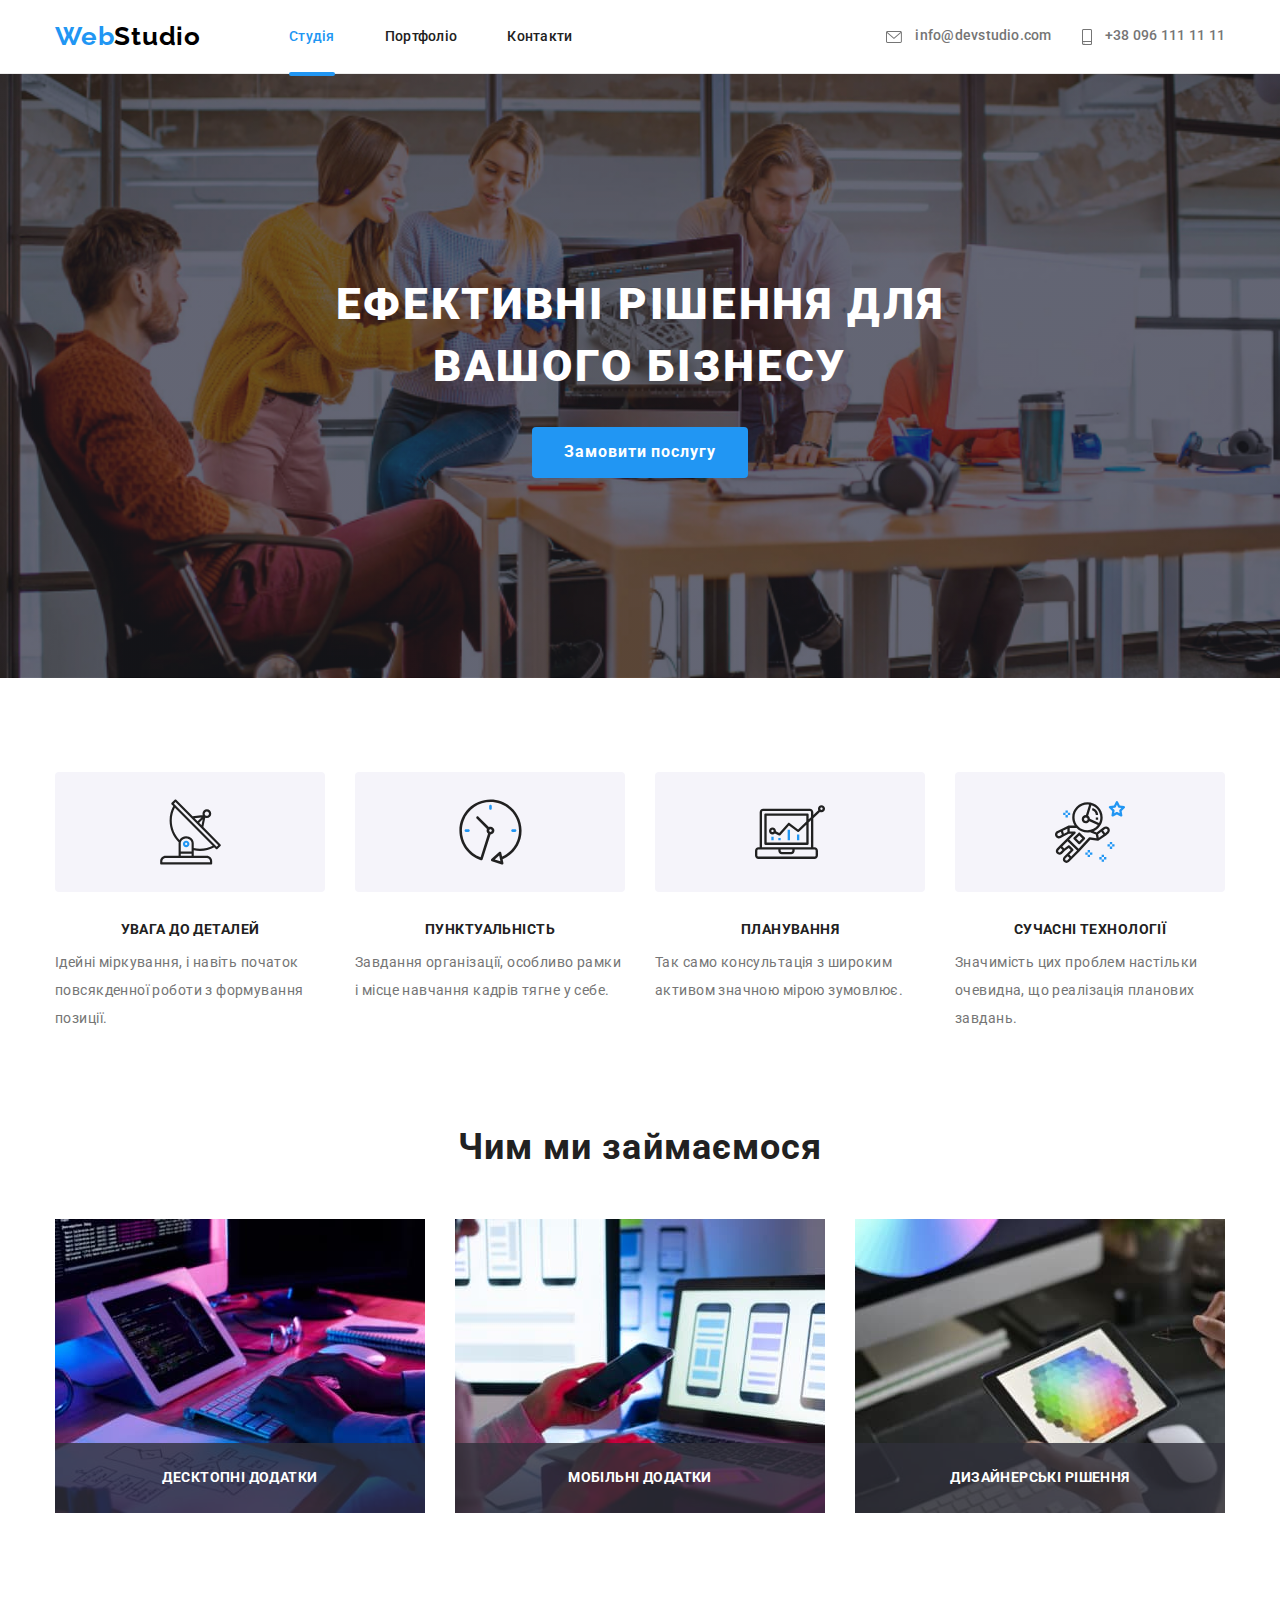
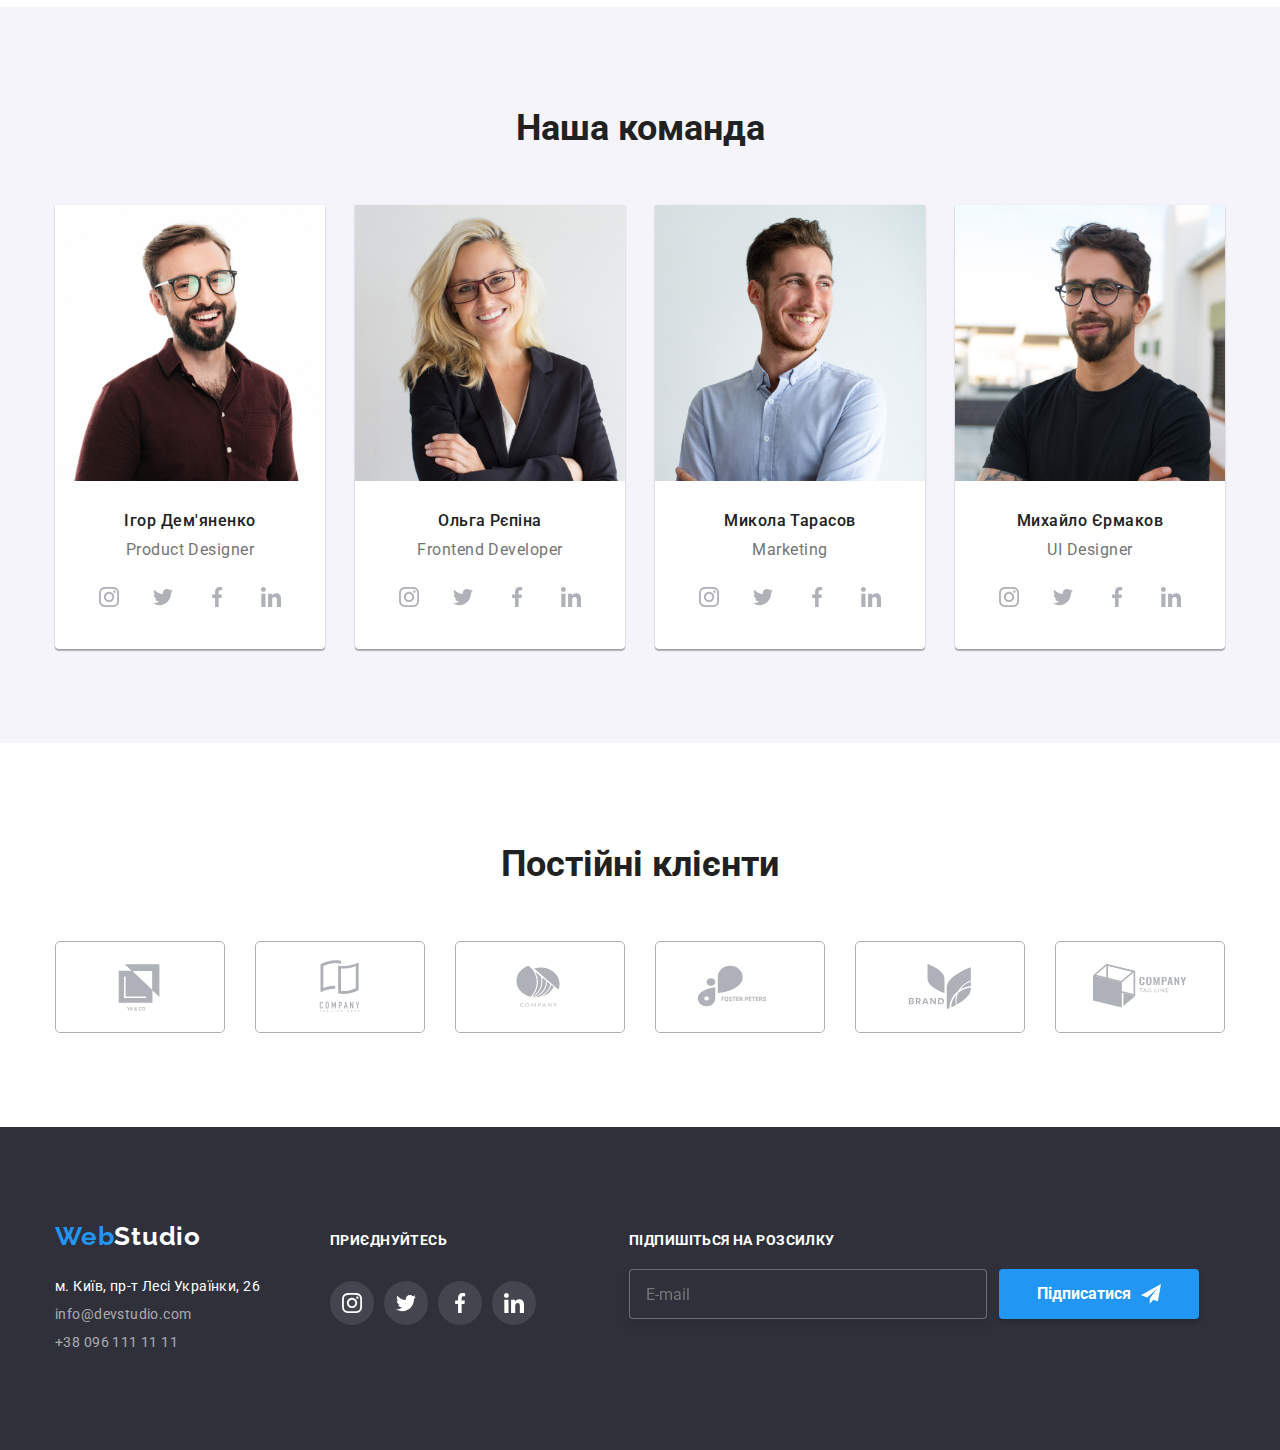
==== commit 1ba64671: "qwe" ====
--- a/index.html
+++ b/index.html
@@ -70,13 +70,10 @@
         Ефективні рішення для <br />
         вашого бізнесу
       </h1>
-
       <button data-modal-open class="hero__button" type="button">Замовити послугу</button>
     </section>
 
     <!-- SECTION 2 -->
-    -->
-
     <section class="section">
       <div class="container">
         <h2 class="visually-hidden">Особливості</h2>
--- a/css/main.min.css
+++ b/css/main.min.css
@@ -1 +1 @@
-*,*::before,*::after{-webkit-box-sizing:border-box;box-sizing:border-box}h1,h2,h3,h4,h5,h6,p,ul{margin:0;padding:0}body{color:#757575;background-color:#fff;font-family:"Roboto",sans-serif;font-size:16px;font-weight:400;line-height:1.5}.container{margin-left:auto;margin-right:auto;padding-left:15px;padding-right:15px}@media screen and (min-width: 480px){.container{width:480px}}@media screen and (min-width: 768px){.container{width:768px}}@media screen and (min-width: 1200px){.container{width:1200px}}ul{list-style:none}header{background-color:#fff;font-weight:500;line-height:1.2}img{display:block;width:100%;height:auto;-o-object-fit:cover;object-fit:cover}a{text-decoration:none}.visually-hidden{position:absolute;white-space:nowrap;width:1px;height:1px;overflow:hidden;border:0;padding:0;clip:rect(0 0 0 0);-webkit-clip-path:inset(50%);clip-path:inset(50%);margin:-1px}.element{display:-webkit-box;display:-ms-flexbox;display:flex}.border{border-bottom:1px solid #ececec}.logo-studio{display:-webkit-box;display:-ms-flexbox;display:flex;-webkit-box-align:center;-ms-flex-align:center;align-items:center;color:#000;font-family:"Raleway",sans-serif;font-weight:700;font-size:24px;line-height:1.2;letter-spacing:.03em}.logo-studio__text{color:#2196f3}.site-nav__link{display:block;color:#212121;text-decoration:none;padding-top:36px;padding-bottom:36px;-webkit-transition:color 250ms cubic-bezier(0.4, 0, 0.2, 1);transition:color 250ms cubic-bezier(0.4, 0, 0.2, 1)}.site-nav__link:hover,.site-nav__link:focus{color:#2196f3}.site-nav__link--current{position:relative;color:#2196f3}.site-nav__link--current::after{position:absolute;left:0px;bottom:-1px;display:block;content:"";width:100%;height:4px;background-color:#2196f3;border-radius:2px}.site-nav{display:none;font-weight:500;font-size:14px;line-height:1.14;letter-spacing:.02em;margin-left:94px;gap:50px}.contact-link{display:none;-webkit-box-align:center;-ms-flex-align:center;align-items:center;margin-left:auto;padding-top:36px;padding-bottom:36px;font-weight:500;font-size:12px;line-height:1.17;letter-spacing:.02em}.contact-link__mail{-webkit-transition:color 250ms cubic-bezier(0.4, 0, 0.2, 1);transition:color 250ms cubic-bezier(0.4, 0, 0.2, 1)}.contact-link__phone{-webkit-transition:color 250ms cubic-bezier(0.4, 0, 0.2, 1);transition:color 250ms cubic-bezier(0.4, 0, 0.2, 1)}.contact-link__item+.contact-link__item{margin-left:40px}.contact-link__mail,.contact-link__phone{color:inherit;text-decoration:none}.contact-link__mail:hover,.contact-link__mail:focus{color:#2196f3}.contact-link__phone:hover,.contact-link__phone:focus{color:#2196f3}.header-flex{display:-webkit-box;display:-ms-flexbox;display:flex;-webkit-box-pack:justify;-ms-flex-pack:justify;justify-content:space-between;-webkit-box-flex:1;-ms-flex-positive:1;flex-grow:1}.contact-link__icon-envelope{vertical-align:middle;margin-right:10px;fill:currentColor}.hero{background-size:cover;background-position:center;background-repeat:no-repeat;text-align:center;padding:118px 0;margin:0 auto;background-image:url("../images/Hero-phone-1x.jpg"),-webkit-gradient(linear, left top, left bottom, from(rgba(47, 48, 58, 0.4)), to(rgba(47, 48, 58, 0.4)));background-image:url("../images/Hero-phone-1x.jpg"),linear-gradient(rgba(47, 48, 58, 0.4), rgba(47, 48, 58, 0.4));background-size:cover}@media(-webkit-min-device-pixel-ratio: 2), (min-resolution: 2dppx){.hero{background-image:url("../images/Hero-phone-2x.jpg")}}.hero__title{margin-bottom:30px;color:#fff;font-weight:900;font-size:26px;line-height:1.4;letter-spacing:.06em;text-transform:uppercase;max-width:696px;margin-left:auto;margin-right:auto}.hero__button{display:inline-block;min-width:216px;border-radius:4px;padding:10px 32px;color:#fff;background-color:#2196f3;border:none;font-family:inherit;font-weight:700;font-size:16px;line-height:1.9;letter-spacing:.06em;cursor:pointer;-webkit-transition:background-color 250ms cubic-bezier(0.4, 0, 0.2, 1);transition:background-color 250ms cubic-bezier(0.4, 0, 0.2, 1)}.hero__button:hover,.hero__button:focus{background-color:#188ce8}.section{padding-top:60px;padding-bottom:60px}.section-list{display:-webkit-box;display:-ms-flexbox;display:flex;-webkit-box-orient:vertical;-webkit-box-direction:normal;-ms-flex-direction:column;flex-direction:column}@media screen and (max-width: 767px){.section-list__item:not(:last-child){margin-bottom:30px}}.section-list__title{margin-bottom:10px;text-align:center;color:#212121;font-size:14px;line-height:1.14;letter-spacing:.03em;text-transform:uppercase}.section-list__caption{margin-bottom:0px;font-size:14px;line-height:2;letter-spacing:.03em}.button-features{display:-webkit-box;display:-ms-flexbox;display:flex;-webkit-box-align:center;-ms-flex-align:center;align-items:center;-webkit-box-pack:center;-ms-flex-pack:center;justify-content:center;width:100%;background-color:#f5f4fa;height:120px;border:none;margin-bottom:30px;border:4px;border-radius:4px}.doing{display:none;padding-bottom:94px}.doing-list{display:-webkit-box;display:-ms-flexbox;display:flex;gap:30px}.doing-list__item{position:relative;width:calc((100% - 60px)/3)}.doing__title{text-align:center;font-size:36px;line-height:1.2;text-align:center;letter-spacing:.03em;margin-bottom:50px;color:#212121}.doing-list__title{width:100%;height:70px;background-color:rgba(47,48,58,.8);position:absolute;bottom:-17%;display:-webkit-box;display:-ms-flexbox;display:flex;-webkit-box-align:center;-ms-flex-align:center;align-items:center;-webkit-box-pack:center;-ms-flex-pack:center;justify-content:center}.doing-list__caption{font-weight:700;font-size:14px;line-height:1.2;letter-spacing:.03em;color:#fff;text-transform:uppercase;text-align:center}.doing-list__title{margin-bottom:50px;color:#212121;font-size:36px;line-height:1.17;letter-spacing:.03em}.cards-list{display:-webkit-box;display:-ms-flexbox;display:flex;-webkit-box-orient:vertical;-webkit-box-direction:normal;-ms-flex-direction:column;flex-direction:column;gap:30px;-webkit-box-align:center;-ms-flex-align:center;align-items:center}.members{padding-top:60px;padding-bottom:60px;background-color:#f5f4fa}.members__title{margin-bottom:30px;text-align:center;color:#212121;font-size:36px}.cards-list__info{padding-top:30px;padding-bottom:30px}.cards-list__name{text-align:center;margin-bottom:10px;color:#212121;font-weight:500;font-size:16px;line-height:1.2;letter-spacing:.03em}.cards-list__position{width:calc((100% - 30px)/1);background-color:#fff;-webkit-box-shadow:0px 1px 3px rgba(0,0,0,.12),0px 1px 1px rgba(0,0,0,.14),0px 2px 1px rgba(0,0,0,.2);box-shadow:0px 1px 3px rgba(0,0,0,.12),0px 1px 1px rgba(0,0,0,.14),0px 2px 1px rgba(0,0,0,.2);border-radius:0px 0px 4px 4px}.cards-list__content{text-align:center;font-size:16px;line-height:1.2;letter-spacing:.03em;margin-bottom:16px}.soc-list{display:-webkit-box;display:-ms-flexbox;display:flex;-webkit-box-pack:center;-ms-flex-pack:center;justify-content:center;gap:10px}.soc-list__link{width:44px;height:44px;display:-webkit-box;display:-ms-flexbox;display:flex;-webkit-box-align:center;-ms-flex-align:center;align-items:center;-webkit-box-pack:center;-ms-flex-pack:center;justify-content:center;border-radius:50%;-webkit-transition:background-color 250ms cubic-bezier(0.4, 0, 0.2, 1);transition:background-color 250ms cubic-bezier(0.4, 0, 0.2, 1)}.soc-list__icon{fill:#afb1b8;-webkit-transition:fill 250ms cubic-bezier(0.4, 0, 0.2, 1);transition:fill 250ms cubic-bezier(0.4, 0, 0.2, 1)}.soc-list__link:hover,.soc-list__link:focus{background-color:#2196f3}.soc-list__link:hover .soc-list__icon,.soc-list__link:focus .soc-list__icon{fill:#fff}.clients-title{margin-bottom:50px;text-align:center;color:#212121;font-size:36px}.clients{padding-top:60px;padding-bottom:60px}.clients-list__item{width:calc((100% - 30px)/2)}.clients-list__link{width:100%;height:92px;border:1px solid #afb1b8;display:-webkit-box;display:-ms-flexbox;display:flex;-webkit-box-align:center;-ms-flex-align:center;align-items:center;-webkit-box-pack:center;-ms-flex-pack:center;justify-content:center;border-radius:5px;fill:#afb1b8;-webkit-transition:border-color 250ms cubic-bezier(0.4, 0, 0.2, 1),fill 500ms cubic-bezier(0.4, 0, 0.2, 1);transition:border-color 250ms cubic-bezier(0.4, 0, 0.2, 1),fill 500ms cubic-bezier(0.4, 0, 0.2, 1)}.clients-list__link:hover,.clients-list__link:focus{border-color:#2196f3;fill:#2196f3}.clients-list{display:-webkit-box;display:-ms-flexbox;display:flex;gap:30px;-webkit-box-orient:horizontal;-webkit-box-direction:normal;-ms-flex-direction:row;flex-direction:row;-ms-flex-wrap:wrap;flex-wrap:wrap}.footer{display:block;padding-top:94px;padding-bottom:94px;background-color:#2f303a;margin-left:auto;margin-right:auto}.footer__logo-studio{color:#fff;margin-bottom:20px}.logo-studio__text{color:#2196f3}.footer-meta__info{margin-bottom:9px;color:#fff;font-size:14px;line-height:2;letter-spacing:.03em;font-style:normal;margin-bottom:9px;font-style:normal}.footer-meta__link--upper{margin-bottom:9px}.footer-meta__link{margin-bottom:9px;color:rgba(255,255,255,.6);font-size:14px;line-height:2;letter-spacing:.03em;font-style:normal;-webkit-transition:color 500ms cubic-bezier(0.4, 0, 0.2, 1);transition:color 500ms cubic-bezier(0.4, 0, 0.2, 1)}.footer-meta__link:hover,.footer-meta__link:focus{color:#2196f3}.footer-social__link{display:-webkit-box;display:-ms-flexbox;display:flex;-webkit-box-align:center;-ms-flex-align:center;align-items:center;-webkit-box-pack:center;-ms-flex-pack:center;justify-content:center;width:44px;height:44px;background-color:rgba(255,255,255,.1);border-radius:50%;-webkit-transition:background-color 250ms cubic-bezier(0.4, 0, 0.2, 1);transition:background-color 250ms cubic-bezier(0.4, 0, 0.2, 1)}.footer-social{display:-webkit-box;display:-ms-flexbox;display:flex;-webkit-box-pack:center;-ms-flex-pack:center;justify-content:center;gap:10px}.footer-social__icon{fill:#fff;-webkit-transition:fill 250ms cubic-bezier(0.4, 0, 0.2, 1);transition:fill 250ms cubic-bezier(0.4, 0, 0.2, 1)}.footer-social__link:hover,.footer-social__link:focus{background-color:#2196f3}.footer-general-box{display:-webkit-box;display:-ms-flexbox;display:flex;-webkit-box-align:baseline;-ms-flex-align:baseline;align-items:baseline}.footer-social-title{margin-bottom:32px;color:#fff;font-family:"Roboto",sans-serif;font-weight:700;font-size:14px;line-height:1.2;letter-spacing:.03em}.footer-form{display:-webkit-box;display:-ms-flexbox;display:flex;-webkit-box-align:center;-ms-flex-align:center;align-items:center;-webkit-box-pack:center;-ms-flex-pack:center;justify-content:center}.footer-button{display:-webkit-box;display:-ms-flexbox;display:flex;-webkit-box-pack:center;-ms-flex-pack:center;justify-content:center;-webkit-box-align:center;-ms-flex-align:center;align-items:center;border:none;border-color:#2196f3;margin-left:12px;font-weight:700;width:200px;height:50px;background:#2196f3;-webkit-box-shadow:0px 4px 4px rgba(0,0,0,.15);box-shadow:0px 4px 4px rgba(0,0,0,.15);border-radius:4px;font-size:16px;line-height:1.9;color:#fff}.footer-button__icon{margin-left:10px}.footer-field-label{font-weight:700;font-size:14px;line-height:1.2;letter-spacing:.03em;text-transform:uppercase;color:#fff;margin-bottom:20px}.footer-form__input{padding:15px 16px;background-color:#2f303a;width:358px;height:50px;border:1px solid rgba(255,255,255,.3);-webkit-filter:drop-shadow(0px 4px 4px rgba(0, 0, 0, 0.15));filter:drop-shadow(0px 4px 4px rgba(0, 0, 0, 0.15));border-radius:4px}.footer-form__input:focus,.footer-form__input:hover{border-color:#2196f3;fill:#2196f3}.backdrop{position:fixed;background-color:rgba(0,0,0,.2);top:0;left:0;width:100%;height:100%;opacity:1;-webkit-transition:opacity 250ms cubic-bezier(0.4, 0, 0.2, 1);transition:opacity 250ms cubic-bezier(0.4, 0, 0.2, 1)}.modal{position:absolute;top:50%;left:50%;-webkit-transform:translate(-50%, -50%) scale(1);transform:translate(-50%, -50%) scale(1);border-radius:4px;width:528px;background-color:#fff;-webkit-box-shadow:0px 1px 3px rgba(0,0,0,.12),0px 1px 1px rgba(0,0,0,.14),0px 2px 1px rgba(0,0,0,.2);box-shadow:0px 1px 3px rgba(0,0,0,.12),0px 1px 1px rgba(0,0,0,.14),0px 2px 1px rgba(0,0,0,.2);-webkit-transition:-webkit-transform 250ms cubic-bezier(0.4, 0, 0.2, 1);transition:-webkit-transform 250ms cubic-bezier(0.4, 0, 0.2, 1);transition:transform 250ms cubic-bezier(0.4, 0, 0.2, 1);transition:transform 250ms cubic-bezier(0.4, 0, 0.2, 1), -webkit-transform 250ms cubic-bezier(0.4, 0, 0.2, 1)}.backdrop.is-hidden .modal{-webkit-transform:translate(-50%, -50%) scale(1);transform:translate(-50%, -50%) scale(1)}.backdrop.is-hidden{opacity:0;pointer-events:none}.modal-button{position:absolute;margin:8px;background-color:#fff;border-color:rgba(0,0,0,.1);right:0;top:0;width:30px;height:30px;border-radius:50%}.modal-button:hover,.modal-button:focus .vector-close{fill:#2196f3}.modal-button__close{position:absolute;top:50%;left:50%;-webkit-transform:translate(-50%, -50%);transform:translate(-50%, -50%);cursor:pointer}.js-form__comment-textarea{width:100%;height:120px;resize:none;padding:16px 12px;border:1px solid rgba(33,33,33,.2);border-radius:4px;outline:none;-webkit-transition:border-color 500ms cubic-bezier(0.4, 0, 0.2, 1);transition:border-color 500ms cubic-bezier(0.4, 0, 0.2, 1);margin-bottom:20px;outline:none}.js-form{width:528px;padding-bottom:40px;padding-left:40px;padding-right:40px;padding-top:40px;margin-left:auto;margin-right:auto}.js-form__title{margin-bottom:12px;font-weight:700;font-size:20px;line-height:1.3;text-align:center;letter-spacing:.03em;color:var(--secondary-title-color)}.js-form__field{display:-webkit-box;display:-ms-flexbox;display:flex;-webkit-box-orient:vertical;-webkit-box-direction:normal;-ms-flex-direction:column;flex-direction:column;-webkit-transition:fill 250ms cubic-bezier(0.4, 0, 0.2, 1);transition:fill 250ms cubic-bezier(0.4, 0, 0.2, 1);margin-bottom:10px}.js-form__input{position:relative;border:1px solid rgba(33,33,33,.2);border-radius:4px;width:448px;height:40px;padding-left:40px;background-color:rgba(0,0,0,0);outline:none;-webkit-transition:border-color 250ms cubic-bezier(0.4, 0, 0.2, 1);transition:border-color 250ms cubic-bezier(0.4, 0, 0.2, 1)}.js-form__input:hover,.js-form__comment-textarea:hover,.js-form__input:focus,.js-form__comment-textarea:focus{border-color:#2196f3}.js-form__label{font-size:12px;line-height:1.2;letter-spacing:.01em;margin-bottom:4px}.js-form__icon{position:absolute;top:50%;-webkit-transform:translateY(-50%);transform:translateY(-50%);left:14px;-webkit-transition:fill 250ms cubic-bezier(0.4, 0, 0.2, 1);transition:fill 250ms cubic-bezier(0.4, 0, 0.2, 1);z-index:-1;pointer-events:none}.js-form__input:hover+.js-form__icon,.js-form__input:focus+.js-form__icon{fill:#2196f3}.js-form__relative-for-svg{position:relative}.form-submit-button{display:block;margin:0 auto;font-family:inherit;font-weight:700;font-size:16px;line-height:1.9;letter-spacing:.06em;border:none;width:200px;cursor:pointer;height:50px;background-color:#2196f3;border-radius:4px;color:#fff;border-color:#2196f3;-webkit-transition:background-color 250ms cubic-bezier(0.4, 0, 0.2, 1);transition:background-color 250ms cubic-bezier(0.4, 0, 0.2, 1)}.form-submit-button:focus,.form-submit-button:hover{background-color:#188ce8}.js-checkbox__link{color:#2196f3;text-decoration:underline;margin-left:3px}.js-checkbox__input{-webkit-appearance:none;-moz-appearance:none;appearance:none}.js-checkbox__input:checked+.js-checkbox__check-mark{background-color:#2196f3;background-size:contain;background-origin:border-box;border:none}.js-checkbox__check-mark{display:-webkit-box;display:-ms-flexbox;display:flex;width:16px;height:15px;border:3px solid #212121;border-radius:3px;margin-right:9px}.js-checkbox{margin-bottom:30px}.js-checkbox__label{display:-webkit-box;display:-ms-flexbox;display:flex;-webkit-box-align:center;-ms-flex-align:center;align-items:center;-webkit-box-pack:center;-ms-flex-pack:center;justify-content:center}.buttons-set__item{display:block;border-radius:4px;border:rgba(0,0,0,0);min-width:73px;padding:6px 22px;color:var(--secondary-title-color);background-color:#f5f4fa;-webkit-box-shadow:0px,2px rgba(0,0,0,.12);box-shadow:0px,2px rgba(0,0,0,.12);font-family:inherit;font-weight:500;font-size:16px;line-height:1.6;text-align:center;letter-spacing:.03em;cursor:pointer;-webkit-transition:background-color 250ms cubic-bezier(0.4, 0, 0.2, 1),color 250ms cubic-bezier(0.4, 0, 0.2, 1),-webkit-box-shadow 250ms cubic-bezier(0.4, 0, 0.2, 1);transition:background-color 250ms cubic-bezier(0.4, 0, 0.2, 1),color 250ms cubic-bezier(0.4, 0, 0.2, 1),-webkit-box-shadow 250ms cubic-bezier(0.4, 0, 0.2, 1);transition:background-color 250ms cubic-bezier(0.4, 0, 0.2, 1),color 250ms cubic-bezier(0.4, 0, 0.2, 1),box-shadow 250ms cubic-bezier(0.4, 0, 0.2, 1);transition:background-color 250ms cubic-bezier(0.4, 0, 0.2, 1),color 250ms cubic-bezier(0.4, 0, 0.2, 1),box-shadow 250ms cubic-bezier(0.4, 0, 0.2, 1),-webkit-box-shadow 250ms cubic-bezier(0.4, 0, 0.2, 1)}.buttons-set__item:hover,.buttons-set__item:focus{color:#fff;background-color:#2196f3;-webkit-box-shadow:0px 3px 1px rgba(0,0,0,.1),0px 1px 2px rgba(0,0,0,.08),0px 2px 2px rgba(0,0,0,.12);box-shadow:0px 3px 1px rgba(0,0,0,.1),0px 1px 2px rgba(0,0,0,.08),0px 2px 2px rgba(0,0,0,.12)}.buttons-set{display:-webkit-box;display:-ms-flexbox;display:flex;gap:8px;margin-top:0px;margin-bottom:50px;padding:0px;-webkit-box-pack:center;-ms-flex-pack:center;justify-content:center}.promo{padding-top:94px;padding-bottom:94px;background-color:#fff}.cards-set{display:-webkit-box;display:-ms-flexbox;display:flex;-ms-flex-wrap:wrap;flex-wrap:wrap;gap:30px;margin-top:0px;margin-bottom:0px;padding:0px}.cards-set__item{background-color:#fff;width:370px;border:1px solid;color:#eee}.cards-set__link{display:block;-webkit-transition:-webkit-box-shadow 250ms cubic-bezier(0.4, 0, 0.2, 1);transition:-webkit-box-shadow 250ms cubic-bezier(0.4, 0, 0.2, 1);transition:box-shadow 250ms cubic-bezier(0.4, 0, 0.2, 1);transition:box-shadow 250ms cubic-bezier(0.4, 0, 0.2, 1), -webkit-box-shadow 250ms cubic-bezier(0.4, 0, 0.2, 1)}.cards-set__link:hover,.cards-set__link:focus{-webkit-box-shadow:0px 1px 1px rgba(0,0,0,.12),0px 4px 4px rgba(0,0,0,.06),1px 4px 6px rgba(0,0,0,.16);box-shadow:0px 1px 1px rgba(0,0,0,.12),0px 4px 4px rgba(0,0,0,.06),1px 4px 6px rgba(0,0,0,.16)}.cards-set__thumb{position:relative;overflow:hidden}.cards-set__thumb::before{position:absolute;display:inline-block;content:"";width:100%;height:100%;background-color:rgba(33,150,243,.9);-webkit-transform:translateY(100%);transform:translateY(100%);-webkit-transition:-webkit-transform 250ms cubic-bezier(0.4, 0, 0.2, 1);transition:-webkit-transform 250ms cubic-bezier(0.4, 0, 0.2, 1);transition:transform 250ms cubic-bezier(0.4, 0, 0.2, 1);transition:transform 250ms cubic-bezier(0.4, 0, 0.2, 1), -webkit-transform 250ms cubic-bezier(0.4, 0, 0.2, 1)}.cards-set__description{position:absolute;width:100%;height:100%;padding:63px 24px;top:50%;left:50%;-webkit-transform:translate(-50%, -50%);transform:translate(-50%, -50%);opacity:0;font-family:"Roboto";font-style:normal;font-weight:400;font-size:18px;line-height:1.6;letter-spacing:.03em;color:#fff;-webkit-transition:opacity 250ms cubic-bezier(0.4, 0, 0.2, 1);transition:opacity 250ms cubic-bezier(0.4, 0, 0.2, 1)}.cards-set__caption{color:#212121;text-decoration:none;font-size:18px;line-height:2;letter-spacing:.06em;margin-bottom:4px}.cards-set__part{padding:20px 24px}.cards-set__title{color:#757575;font-size:16px;line-height:1.9;letter-spacing:.03em}.cards-set__item:hover .cards-set__thumb::before,.cards-set__item:focus .cards-set__thumb::before{-webkit-transform:translateY(0%);transform:translateY(0%)}.cards-set__item:hover .cards-set__description,.cards-set__item:focus .cards-set__description{opacity:1}.mobile-menu{position:fixed;top:0;left:0;width:480px;overflow:hidden;background-color:#fff;padding:40px 48px;display:none;-webkit-box-shadow:0px 4px 8px rgba(0,0,0,.04),0px 2px 4px rgba(0,0,0,.08),0px 1px 3px rgba(0,0,0,.16);box-shadow:0px 4px 8px rgba(0,0,0,.04),0px 2px 4px rgba(0,0,0,.08),0px 1px 3px rgba(0,0,0,.16)}.mobile-menu.is-open{display:-webkit-box;display:-ms-flexbox;display:flex}.mobile-menu__close-button{position:absolute;top:21px;right:25px;border:none;background-color:#fff}.mobile-menu__item:not(:last-child){margin-bottom:35px}.mobile-menu__link.mobile-menu__link--current{color:#2196f3}.mobile-menu__nav{margin-bottom:302px}.mobile-menu__link{font-weight:500;font-size:40px;line-height:1.18;letter-spacing:.02em;margin-bottom:35px;color:#212121}.mobile-contact__phone{text-decoration:none;font-weight:500;font-size:34px;line-height:1.8;color:#2196f3;margin-bottom:32px}.mobile-contact__mail{font-weight:500;font-size:24px;line-height:1.17;letter-spacing:.02em;color:#757575}.mobile-box-two{margin-bottom:64px}.mobile-soc__line{width:22px;height:0px;color:#2196f3;border:1px solid rgba(33,33,33,.2);-webkit-transform:rotate(90deg);transform:rotate(90deg);margin-left:10px;margin-right:10px}.mobile-soc{display:-webkit-box;display:-ms-flexbox;display:flex;-webkit-box-align:center;-ms-flex-align:center;align-items:center}.mobile-soc__link{font-weight:500;font-size:18px;line-height:1.22;letter-spacing:.02em;color:#2196f3}.mobile-soc__icon{fill:#2196f3}.mobile-menu__close-button:hover+.mobile-menu__icon{fill:#2196f3}.border__burger-menu{border:none;background-color:#fff}@media screen and (min-width: 768px){.header-flex{padding-top:21px;padding-bottom:21px;-webkit-box-align:center;-ms-flex-align:center;align-items:center}}@media screen and (min-width: 768px){.header-flex{-webkit-box-flex:0;-ms-flex-positive:0;flex-grow:0}}@media screen and (min-width: 480px){.site-nav__link--current::after{bottom:-31px}}@media screen and (min-width: 768px){.border__burger-menu{display:none}}@media screen and (min-width: 768px){.site-nav{display:-webkit-box;display:-ms-flexbox;display:flex;margin-left:88px}}@media screen and (min-width: 768px){.site-nav__link{padding:0}}@media screen and (min-width: 768px){.contact-link{display:-webkit-box;display:-ms-flexbox;display:flex;-webkit-box-orient:vertical;-webkit-box-direction:normal;-ms-flex-direction:column;flex-direction:column;gap:10px;margin-left:auto;-webkit-box-align:baseline;-ms-flex-align:baseline;align-items:baseline;font-size:12px;padding:0}}@media screen and (min-width: 768px){.element{-webkit-box-align:center;-ms-flex-align:center;align-items:center}}@media screen and (min-width: 768px){.contact-link__item+.contact-link__item{margin-left:0px}}@media screen and (min-width: 1200px){.contact-link{-webkit-box-orient:inherit;-webkit-box-direction:inherit;-ms-flex-direction:inherit;flex-direction:inherit;gap:30px}}@media screen and (min-width: 1200px){.contact-link__mail,.contact-link__phone{font-size:14px;line-height:1.14}}@media screen and (min-width: 1200px){.logo-studio{font-size:26px}}@media(min-width: 768px){.hero{background-image:url("../../images/Hero-tablet-1x.jpg"),-webkit-gradient(linear, left top, left bottom, from(rgba(47, 48, 58, 0.4)), to(rgba(47, 48, 58, 0.4)));background-image:url("../../images/Hero-tablet-1x.jpg"),linear-gradient(rgba(47, 48, 58, 0.4), rgba(47, 48, 58, 0.4))}}@media(min-width: 768px)and (-webkit-min-device-pixel-ratio: 2),(min-width: 768px)and (min-resolution: 2dppx),(min-width: 768px)and (min-device-pixel-ratio: 2),(min-width: 768px)and (min-resolution: 192dpi){.hero{background-image:url("../../images/Hero-tablet-2x.jpg"),-webkit-gradient(linear, left top, left bottom, from(rgba(47, 48, 58, 0.4)), to(rgba(47, 48, 58, 0.4)));background-image:url("../../images/Hero-tablet-2x.jpg"),linear-gradient(rgba(47, 48, 58, 0.4), rgba(47, 48, 58, 0.4))}}@media(min-width: 1200px){.hero{background-image:url("../../images/Hero-desktop-1x.jpg"),-webkit-gradient(linear, left top, left bottom, from(rgba(47, 48, 58, 0.4)), to(rgba(47, 48, 58, 0.4)));background-image:url("../../images/Hero-desktop-1x.jpg"),linear-gradient(rgba(47, 48, 58, 0.4), rgba(47, 48, 58, 0.4))}}@media(min-width: 1200px)and (-webkit-min-device-pixel-ratio: 2),(min-width: 1200px)and (min-resolution: 2dppx),(min-width: 1200px)and (min-device-pixel-ratio: 2),(min-width: 1200px)and (min-resolution: 192dpi){.hero{background-image:url("../../images/Hero-desktop-2x.jpg"),-webkit-gradient(linear, left top, left bottom, from(rgba(47, 48, 58, 0.4)), to(rgba(47, 48, 58, 0.4)));background-image:url("../../images/Hero-desktop-2x.jpg"),linear-gradient(rgba(47, 48, 58, 0.4), rgba(47, 48, 58, 0.4))}}@media(min-width: 1200px){.hero{padding:200px 0}}@media(min-width: 1200px){.hero__title{font-size:44px}}@media screen and (min-width: 768px){.section-list{margin:-15px}}@media screen and (min-width: 768px){.section-list__item{width:calc((100% - 60px)/2);margin:15px}}@media screen and (min-width: 1200px){.section-list__item{width:calc((100% - 90px)/4)}}@media screen and (min-width: 768px){.section-list{-webkit-box-orient:horizontal;-webkit-box-direction:normal;-ms-flex-direction:row;flex-direction:row;-ms-flex-wrap:wrap;flex-wrap:wrap}}@media screen and (min-width: 1200px){.section-list{-webkit-box-orient:horizontal;-webkit-box-direction:normal;-ms-flex-direction:row;flex-direction:row;-ms-flex-wrap:nowrap;flex-wrap:nowrap}}@media screen and (min-width: 1200px){.section{padding-top:94px;padding-bottom:94px}}@media screen and (min-width: 1200px){.doing{display:block}}@media screen and (min-width: 768px){.cards-list{-webkit-box-orient:horizontal;-webkit-box-direction:normal;-ms-flex-direction:row;flex-direction:row;-ms-flex-wrap:wrap;flex-wrap:wrap}.cards-list__position{width:calc((100% - 60px)/2)}}@media screen and (min-width: 1200px){.cards-list{-webkit-box-orient:horizontal;-webkit-box-direction:normal;-ms-flex-direction:row;flex-direction:row}.cards-list__position{width:calc((100% - 90px)/4)}.members{padding-top:94px;padding-bottom:94px}.members__title{margin-bottom:50px}}@media screen and (min-width: 768px){.clients-list__item{width:calc((100% - 60px)/3)}}@media screen and (min-width: 1200px){.clients{padding-top:94px;padding-bottom:94px}.clients-list__item{width:calc((100% - 150px)/6)}}@media screen and (max-width: 767px){.footer{padding-top:60px;padding-bottom:60px}.footer-box-one{width:100%}.footer-general-box{-webkit-box-orient:vertical;-webkit-box-direction:normal;-ms-flex-direction:column;flex-direction:column}.footer-social-title{text-align:center}.footer-box-two{width:100%;margin-bottom:60px;margin-left:0px}.logo-studio.footer__logo-studio{-webkit-box-pack:center;-ms-flex-pack:center;justify-content:center}.adress-link{text-align:center;margin-bottom:50px}.footer-form{-webkit-box-orient:vertical;-webkit-box-direction:normal;-ms-flex-direction:column;flex-direction:column}.footer-form__input{width:100%;margin-bottom:20px}.footer-three-box{margin-left:0px;width:100%}.footer-field-label{text-align:center}.footer-button{margin-left:0px}}@media screen and (min-width: 768px)and (max-width: 1199px){.footer-general-box{display:-webkit-box;display:-ms-flexbox;display:flex;-webkit-box-orient:horizontal;-webkit-box-direction:normal;-ms-flex-direction:row;flex-direction:row;-ms-flex-wrap:wrap;flex-wrap:wrap;-webkit-box-pack:justify;-ms-flex-pack:justify;justify-content:space-between}.footer-social-title{text-align:center}.logo-studio.footer__logo-studio{-webkit-box-pack:center;-ms-flex-pack:center;justify-content:center}.footer-meta{text-align:center}.footer-three-box{margin-top:60px;margin-left:auto;margin-right:auto}.footer-three-box .footer-field-label{text-align:center}.footer-form{-webkit-box-orient:vertical;-webkit-box-direction:normal;-ms-flex-direction:column;flex-direction:column}.footer-form__input{margin-bottom:30px}}@media screen and (min-width: 1200px){.footer-box-two{margin-left:70px}.footer-three-box{margin-left:93px}}/*# sourceMappingURL=main.min.css.map */+*,*::before,*::after{-webkit-box-sizing:border-box;box-sizing:border-box}h1,h2,h3,h4,h5,h6,p,ul{margin:0;padding:0}body{color:#757575;background-color:#fff;font-family:"Roboto",sans-serif;font-size:16px;font-weight:400;line-height:1.5}.container{margin-left:auto;margin-right:auto;padding-left:15px;padding-right:15px}@media screen and (min-width: 480px){.container{width:480px}}@media screen and (min-width: 768px){.container{width:768px}}@media screen and (min-width: 1200px){.container{width:1200px}}ul{list-style:none}header{background-color:#fff;font-weight:500;line-height:1.2}img{display:block;width:100%;height:auto;-o-object-fit:cover;object-fit:cover}a{text-decoration:none}.visually-hidden{position:absolute;white-space:nowrap;width:1px;height:1px;overflow:hidden;border:0;padding:0;clip:rect(0 0 0 0);-webkit-clip-path:inset(50%);clip-path:inset(50%);margin:-1px}.element{display:-webkit-box;display:-ms-flexbox;display:flex}.border{border-bottom:1px solid #ececec}.logo-studio{display:-webkit-box;display:-ms-flexbox;display:flex;-webkit-box-align:center;-ms-flex-align:center;align-items:center;color:#000;font-family:"Raleway",sans-serif;font-weight:700;font-size:24px;line-height:1.2;letter-spacing:.03em}.logo-studio__text{color:#2196f3}.site-nav__link{display:block;color:#212121;text-decoration:none;padding-top:36px;padding-bottom:36px;-webkit-transition:color 250ms cubic-bezier(0.4, 0, 0.2, 1);transition:color 250ms cubic-bezier(0.4, 0, 0.2, 1)}.site-nav__link:hover,.site-nav__link:focus{color:#2196f3}.site-nav__link--current{position:relative;color:#2196f3}.site-nav__link--current::after{position:absolute;left:0px;bottom:-1px;display:block;content:"";width:100%;height:4px;background-color:#2196f3;border-radius:2px}.site-nav{display:none;font-weight:500;font-size:14px;line-height:1.14;letter-spacing:.02em;margin-left:94px;gap:50px}.contact-link{display:none;-webkit-box-align:center;-ms-flex-align:center;align-items:center;margin-left:auto;padding-top:36px;padding-bottom:36px;font-weight:500;font-size:12px;line-height:1.17;letter-spacing:.02em}.contact-link__mail{-webkit-transition:color 250ms cubic-bezier(0.4, 0, 0.2, 1);transition:color 250ms cubic-bezier(0.4, 0, 0.2, 1)}.contact-link__phone{-webkit-transition:color 250ms cubic-bezier(0.4, 0, 0.2, 1);transition:color 250ms cubic-bezier(0.4, 0, 0.2, 1)}.contact-link__item+.contact-link__item{margin-left:40px}.contact-link__mail,.contact-link__phone{color:inherit;text-decoration:none}.contact-link__mail:hover,.contact-link__mail:focus{color:#2196f3}.contact-link__phone:hover,.contact-link__phone:focus{color:#2196f3}.header-flex{display:-webkit-box;display:-ms-flexbox;display:flex;-webkit-box-pack:justify;-ms-flex-pack:justify;justify-content:space-between;-webkit-box-flex:1;-ms-flex-positive:1;flex-grow:1}.contact-link__icon-envelope{vertical-align:middle;margin-right:10px;fill:currentColor}.hero{background-size:cover;background-position:center;background-repeat:no-repeat;text-align:center;padding:118px 0;margin:0 auto;background-image:url("../images/Hero-phone-1x.jpg"),-webkit-gradient(linear, left top, left bottom, from(rgba(47, 48, 58, 0.4)), to(rgba(47, 48, 58, 0.4)));background-image:url("../images/Hero-phone-1x.jpg"),linear-gradient(rgba(47, 48, 58, 0.4), rgba(47, 48, 58, 0.4));background-size:cover}@media(-webkit-min-device-pixel-ratio: 2), (min-resolution: 2dppx){.hero{background-image:url("../images/Hero-phone-2x.jpg")}}.hero__title{margin-bottom:30px;color:#fff;font-weight:900;font-size:26px;line-height:1.4;letter-spacing:.06em;text-transform:uppercase;max-width:696px;margin-left:auto;margin-right:auto}.hero__button{display:inline-block;min-width:216px;border-radius:4px;padding:10px 32px;color:#fff;background-color:#2196f3;border:none;font-family:inherit;font-weight:700;font-size:16px;line-height:1.9;letter-spacing:.06em;cursor:pointer;-webkit-transition:background-color 250ms cubic-bezier(0.4, 0, 0.2, 1);transition:background-color 250ms cubic-bezier(0.4, 0, 0.2, 1)}.hero__button:hover,.hero__button:focus{background-color:#188ce8}.section{padding-top:60px;padding-bottom:60px}.section-list{display:-webkit-box;display:-ms-flexbox;display:flex;-webkit-box-orient:vertical;-webkit-box-direction:normal;-ms-flex-direction:column;flex-direction:column}@media screen and (max-width: 767px){.section-list__item:not(:last-child){margin-bottom:30px}}.section-list__title{margin-bottom:10px;text-align:center;color:#212121;font-size:14px;line-height:1.14;letter-spacing:.03em;text-transform:uppercase}.section-list__caption{margin-bottom:0px;font-size:14px;line-height:2;letter-spacing:.03em}.button-features{display:-webkit-box;display:-ms-flexbox;display:flex;-webkit-box-align:center;-ms-flex-align:center;align-items:center;-webkit-box-pack:center;-ms-flex-pack:center;justify-content:center;width:100%;background-color:#f5f4fa;height:120px;border:none;margin-bottom:30px;border:4px;border-radius:4px}.doing{display:none;padding-bottom:94px}.doing-list{display:-webkit-box;display:-ms-flexbox;display:flex;gap:30px}.doing-list__item{position:relative;width:calc((100% - 60px)/3)}.doing__title{text-align:center;font-size:36px;line-height:1.2;text-align:center;letter-spacing:.03em;margin-bottom:50px;color:#212121}.doing-list__title{width:100%;height:70px;background-color:rgba(47,48,58,.8);position:absolute;bottom:-17%;display:-webkit-box;display:-ms-flexbox;display:flex;-webkit-box-align:center;-ms-flex-align:center;align-items:center;-webkit-box-pack:center;-ms-flex-pack:center;justify-content:center}.doing-list__caption{font-weight:700;font-size:14px;line-height:1.2;letter-spacing:.03em;color:#fff;text-transform:uppercase;text-align:center}.doing-list__title{margin-bottom:50px;color:#212121;font-size:36px;line-height:1.17;letter-spacing:.03em}.cards-list{display:-webkit-box;display:-ms-flexbox;display:flex;-webkit-box-orient:vertical;-webkit-box-direction:normal;-ms-flex-direction:column;flex-direction:column;gap:30px;-webkit-box-align:center;-ms-flex-align:center;align-items:center}.members{padding-top:60px;padding-bottom:60px;background-color:#f5f4fa}.members__title{margin-bottom:30px;text-align:center;color:#212121;font-size:36px}.cards-list__info{padding-top:30px;padding-bottom:30px}.cards-list__name{text-align:center;margin-bottom:10px;color:#212121;font-weight:500;font-size:16px;line-height:1.2;letter-spacing:.03em}.cards-list__position{width:calc((100% - 30px)/1);background-color:#fff;-webkit-box-shadow:0px 1px 3px rgba(0,0,0,.12),0px 1px 1px rgba(0,0,0,.14),0px 2px 1px rgba(0,0,0,.2);box-shadow:0px 1px 3px rgba(0,0,0,.12),0px 1px 1px rgba(0,0,0,.14),0px 2px 1px rgba(0,0,0,.2);border-radius:0px 0px 4px 4px}.cards-list__content{text-align:center;font-size:16px;line-height:1.2;letter-spacing:.03em;margin-bottom:16px}.soc-list{display:-webkit-box;display:-ms-flexbox;display:flex;-webkit-box-pack:center;-ms-flex-pack:center;justify-content:center;gap:10px}.soc-list__link{width:44px;height:44px;display:-webkit-box;display:-ms-flexbox;display:flex;-webkit-box-align:center;-ms-flex-align:center;align-items:center;-webkit-box-pack:center;-ms-flex-pack:center;justify-content:center;border-radius:50%;-webkit-transition:background-color 250ms cubic-bezier(0.4, 0, 0.2, 1);transition:background-color 250ms cubic-bezier(0.4, 0, 0.2, 1)}.soc-list__icon{fill:#afb1b8;-webkit-transition:fill 250ms cubic-bezier(0.4, 0, 0.2, 1);transition:fill 250ms cubic-bezier(0.4, 0, 0.2, 1)}.soc-list__link:hover,.soc-list__link:focus{background-color:#2196f3}.soc-list__link:hover .soc-list__icon,.soc-list__link:focus .soc-list__icon{fill:#fff}.clients-title{margin-bottom:50px;text-align:center;color:#212121;font-size:36px}.clients{padding-top:60px;padding-bottom:60px}.clients-list__item{width:calc((100% - 30px)/2)}.clients-list__link{width:100%;height:92px;border:1px solid #afb1b8;display:-webkit-box;display:-ms-flexbox;display:flex;-webkit-box-align:center;-ms-flex-align:center;align-items:center;-webkit-box-pack:center;-ms-flex-pack:center;justify-content:center;border-radius:5px;fill:#afb1b8;-webkit-transition:border-color 250ms cubic-bezier(0.4, 0, 0.2, 1),fill 500ms cubic-bezier(0.4, 0, 0.2, 1);transition:border-color 250ms cubic-bezier(0.4, 0, 0.2, 1),fill 500ms cubic-bezier(0.4, 0, 0.2, 1)}.clients-list__link:hover,.clients-list__link:focus{border-color:#2196f3;fill:#2196f3}.clients-list{display:-webkit-box;display:-ms-flexbox;display:flex;gap:30px;-webkit-box-orient:horizontal;-webkit-box-direction:normal;-ms-flex-direction:row;flex-direction:row;-ms-flex-wrap:wrap;flex-wrap:wrap}.footer{display:block;padding-top:94px;padding-bottom:94px;background-color:#2f303a;margin-left:auto;margin-right:auto}.footer__logo-studio{color:#fff;margin-bottom:20px}.logo-studio__text{color:#2196f3}.footer-meta__info{margin-bottom:9px;color:#fff;font-size:14px;line-height:2;letter-spacing:.03em;font-style:normal;margin-bottom:9px;font-style:normal}.footer-meta__link--upper{margin-bottom:9px}.footer-meta__link{margin-bottom:9px;color:rgba(255,255,255,.6);font-size:14px;line-height:2;letter-spacing:.03em;font-style:normal;-webkit-transition:color 500ms cubic-bezier(0.4, 0, 0.2, 1);transition:color 500ms cubic-bezier(0.4, 0, 0.2, 1)}.footer-meta__link:hover,.footer-meta__link:focus{color:#2196f3}.footer-social__link{display:-webkit-box;display:-ms-flexbox;display:flex;-webkit-box-align:center;-ms-flex-align:center;align-items:center;-webkit-box-pack:center;-ms-flex-pack:center;justify-content:center;width:44px;height:44px;background-color:rgba(255,255,255,.1);border-radius:50%;-webkit-transition:background-color 250ms cubic-bezier(0.4, 0, 0.2, 1);transition:background-color 250ms cubic-bezier(0.4, 0, 0.2, 1)}.footer-social{display:-webkit-box;display:-ms-flexbox;display:flex;-webkit-box-pack:center;-ms-flex-pack:center;justify-content:center;gap:10px}.footer-social__icon{fill:#fff;-webkit-transition:fill 250ms cubic-bezier(0.4, 0, 0.2, 1);transition:fill 250ms cubic-bezier(0.4, 0, 0.2, 1)}.footer-social__link:hover,.footer-social__link:focus{background-color:#2196f3}.footer-general-box{display:-webkit-box;display:-ms-flexbox;display:flex;-webkit-box-align:baseline;-ms-flex-align:baseline;align-items:baseline}.footer-social-title{margin-bottom:32px;color:#fff;font-family:"Roboto",sans-serif;font-weight:700;font-size:14px;line-height:1.2;letter-spacing:.03em}.footer-form{display:-webkit-box;display:-ms-flexbox;display:flex;-webkit-box-align:center;-ms-flex-align:center;align-items:center;-webkit-box-pack:center;-ms-flex-pack:center;justify-content:center}.footer-button{display:-webkit-box;display:-ms-flexbox;display:flex;-webkit-box-pack:center;-ms-flex-pack:center;justify-content:center;-webkit-box-align:center;-ms-flex-align:center;align-items:center;border:none;border-color:#2196f3;margin-left:12px;font-weight:700;width:200px;height:50px;background:#2196f3;-webkit-box-shadow:0px 4px 4px rgba(0,0,0,.15);box-shadow:0px 4px 4px rgba(0,0,0,.15);border-radius:4px;font-size:16px;line-height:1.9;color:#fff}.footer-button__icon{margin-left:10px}.footer-field-label{font-weight:700;font-size:14px;line-height:1.2;letter-spacing:.03em;text-transform:uppercase;color:#fff;margin-bottom:20px}.footer-form__input{padding:15px 16px;background-color:#2f303a;width:358px;height:50px;border:1px solid rgba(255,255,255,.3);-webkit-filter:drop-shadow(0px 4px 4px rgba(0, 0, 0, 0.15));filter:drop-shadow(0px 4px 4px rgba(0, 0, 0, 0.15));border-radius:4px}.footer-form__input:focus,.footer-form__input:hover{border-color:#2196f3;fill:#2196f3}.backdrop{position:fixed;background-color:rgba(0,0,0,.2);top:0;left:0;width:100%;height:100%;opacity:1;-webkit-transition:opacity 250ms cubic-bezier(0.4, 0, 0.2, 1);transition:opacity 250ms cubic-bezier(0.4, 0, 0.2, 1)}.modal{position:absolute;top:50%;left:50%;-webkit-transform:translate(-50%, -50%) scale(1);transform:translate(-50%, -50%) scale(1);border-radius:4px;width:528px;background-color:#fff;-webkit-box-shadow:0px 1px 3px rgba(0,0,0,.12),0px 1px 1px rgba(0,0,0,.14),0px 2px 1px rgba(0,0,0,.2);box-shadow:0px 1px 3px rgba(0,0,0,.12),0px 1px 1px rgba(0,0,0,.14),0px 2px 1px rgba(0,0,0,.2);-webkit-transition:-webkit-transform 250ms cubic-bezier(0.4, 0, 0.2, 1);transition:-webkit-transform 250ms cubic-bezier(0.4, 0, 0.2, 1);transition:transform 250ms cubic-bezier(0.4, 0, 0.2, 1);transition:transform 250ms cubic-bezier(0.4, 0, 0.2, 1), -webkit-transform 250ms cubic-bezier(0.4, 0, 0.2, 1)}.backdrop.is-hidden .modal{-webkit-transform:translate(-50%, -50%) scale(1);transform:translate(-50%, -50%) scale(1)}.backdrop.is-hidden{opacity:0;pointer-events:none}.modal-button{position:absolute;margin:8px;background-color:#fff;border-color:rgba(0,0,0,.1);right:0;top:0;width:30px;height:30px;border-radius:50%}.modal-button:hover,.modal-button:focus .vector-close{fill:#2196f3}.modal-button__close{position:absolute;top:50%;left:50%;-webkit-transform:translate(-50%, -50%);transform:translate(-50%, -50%);cursor:pointer}.js-form__comment-textarea{width:100%;height:120px;resize:none;padding:16px 12px;border:1px solid rgba(33,33,33,.2);border-radius:4px;outline:none;-webkit-transition:border-color 500ms cubic-bezier(0.4, 0, 0.2, 1);transition:border-color 500ms cubic-bezier(0.4, 0, 0.2, 1);margin-bottom:20px;outline:none}.js-form{width:528px;padding-bottom:40px;padding-left:40px;padding-right:40px;padding-top:40px;margin-left:auto;margin-right:auto}.js-form__title{margin-bottom:12px;font-weight:700;font-size:20px;line-height:1.3;text-align:center;letter-spacing:.03em;color:var(--secondary-title-color)}.js-form__field{display:-webkit-box;display:-ms-flexbox;display:flex;-webkit-box-orient:vertical;-webkit-box-direction:normal;-ms-flex-direction:column;flex-direction:column;-webkit-transition:fill 250ms cubic-bezier(0.4, 0, 0.2, 1);transition:fill 250ms cubic-bezier(0.4, 0, 0.2, 1);margin-bottom:10px}.js-form__input{position:relative;border:1px solid rgba(33,33,33,.2);border-radius:4px;width:448px;height:40px;padding-left:40px;background-color:rgba(0,0,0,0);outline:none;-webkit-transition:border-color 250ms cubic-bezier(0.4, 0, 0.2, 1);transition:border-color 250ms cubic-bezier(0.4, 0, 0.2, 1)}.js-form__input:hover,.js-form__comment-textarea:hover,.js-form__input:focus,.js-form__comment-textarea:focus{border-color:#2196f3}.js-form__label{font-size:12px;line-height:1.2;letter-spacing:.01em;margin-bottom:4px}.js-form__icon{position:absolute;top:50%;-webkit-transform:translateY(-50%);transform:translateY(-50%);left:14px;-webkit-transition:fill 250ms cubic-bezier(0.4, 0, 0.2, 1);transition:fill 250ms cubic-bezier(0.4, 0, 0.2, 1);z-index:-1;pointer-events:none}.js-form__input:hover+.js-form__icon,.js-form__input:focus+.js-form__icon{fill:#2196f3}.js-form__relative-for-svg{position:relative}.form-submit-button{display:block;margin:0 auto;font-family:inherit;font-weight:700;font-size:16px;line-height:1.9;letter-spacing:.06em;border:none;width:200px;cursor:pointer;height:50px;background-color:#2196f3;border-radius:4px;color:#fff;border-color:#2196f3;-webkit-transition:background-color 250ms cubic-bezier(0.4, 0, 0.2, 1);transition:background-color 250ms cubic-bezier(0.4, 0, 0.2, 1)}.form-submit-button:focus,.form-submit-button:hover{background-color:#188ce8}.js-checkbox__link{color:#2196f3;text-decoration:underline;margin-left:3px}.js-checkbox__input{-webkit-appearance:none;-moz-appearance:none;appearance:none}.js-checkbox__input:checked+.js-checkbox__check-mark{background-color:#2196f3;background-size:contain;background-origin:border-box;border:none}.js-checkbox__check-mark{display:-webkit-box;display:-ms-flexbox;display:flex;width:16px;height:15px;border:3px solid #212121;border-radius:3px;margin-right:9px}.js-checkbox{margin-bottom:30px}.js-checkbox__label{display:-webkit-box;display:-ms-flexbox;display:flex;-webkit-box-align:center;-ms-flex-align:center;align-items:center;-webkit-box-pack:center;-ms-flex-pack:center;justify-content:center}.buttons-set__item{display:block;border-radius:4px;border:rgba(0,0,0,0);min-width:73px;padding:6px 22px;color:var(--secondary-title-color);background-color:#f5f4fa;-webkit-box-shadow:0px,2px rgba(0,0,0,.12);box-shadow:0px,2px rgba(0,0,0,.12);font-family:inherit;font-weight:500;font-size:16px;line-height:1.6;text-align:center;letter-spacing:.03em;cursor:pointer;-webkit-transition:background-color 250ms cubic-bezier(0.4, 0, 0.2, 1),color 250ms cubic-bezier(0.4, 0, 0.2, 1),-webkit-box-shadow 250ms cubic-bezier(0.4, 0, 0.2, 1);transition:background-color 250ms cubic-bezier(0.4, 0, 0.2, 1),color 250ms cubic-bezier(0.4, 0, 0.2, 1),-webkit-box-shadow 250ms cubic-bezier(0.4, 0, 0.2, 1);transition:background-color 250ms cubic-bezier(0.4, 0, 0.2, 1),color 250ms cubic-bezier(0.4, 0, 0.2, 1),box-shadow 250ms cubic-bezier(0.4, 0, 0.2, 1);transition:background-color 250ms cubic-bezier(0.4, 0, 0.2, 1),color 250ms cubic-bezier(0.4, 0, 0.2, 1),box-shadow 250ms cubic-bezier(0.4, 0, 0.2, 1),-webkit-box-shadow 250ms cubic-bezier(0.4, 0, 0.2, 1)}.buttons-set__item:hover,.buttons-set__item:focus{color:#fff;background-color:#2196f3;-webkit-box-shadow:0px 3px 1px rgba(0,0,0,.1),0px 1px 2px rgba(0,0,0,.08),0px 2px 2px rgba(0,0,0,.12);box-shadow:0px 3px 1px rgba(0,0,0,.1),0px 1px 2px rgba(0,0,0,.08),0px 2px 2px rgba(0,0,0,.12)}.buttons-set{display:-webkit-box;display:-ms-flexbox;display:flex;gap:8px;margin-top:0px;margin-bottom:50px;padding:0px;-webkit-box-pack:center;-ms-flex-pack:center;justify-content:center}.promo{padding-top:94px;padding-bottom:94px;background-color:#fff}.cards-set{display:-webkit-box;display:-ms-flexbox;display:flex;-ms-flex-wrap:wrap;flex-wrap:wrap;gap:30px;margin-top:0px;margin-bottom:0px;padding:0px}.cards-set__item{background-color:#fff;width:370px;border:1px solid;color:#eee}.cards-set__link{display:block;-webkit-transition:-webkit-box-shadow 250ms cubic-bezier(0.4, 0, 0.2, 1);transition:-webkit-box-shadow 250ms cubic-bezier(0.4, 0, 0.2, 1);transition:box-shadow 250ms cubic-bezier(0.4, 0, 0.2, 1);transition:box-shadow 250ms cubic-bezier(0.4, 0, 0.2, 1), -webkit-box-shadow 250ms cubic-bezier(0.4, 0, 0.2, 1)}.cards-set__link:hover,.cards-set__link:focus{-webkit-box-shadow:0px 1px 1px rgba(0,0,0,.12),0px 4px 4px rgba(0,0,0,.06),1px 4px 6px rgba(0,0,0,.16);box-shadow:0px 1px 1px rgba(0,0,0,.12),0px 4px 4px rgba(0,0,0,.06),1px 4px 6px rgba(0,0,0,.16)}.cards-set__thumb{position:relative;overflow:hidden}.cards-set__thumb::before{position:absolute;display:inline-block;content:"";width:100%;height:100%;background-color:rgba(33,150,243,.9);-webkit-transform:translateY(100%);transform:translateY(100%);-webkit-transition:-webkit-transform 250ms cubic-bezier(0.4, 0, 0.2, 1);transition:-webkit-transform 250ms cubic-bezier(0.4, 0, 0.2, 1);transition:transform 250ms cubic-bezier(0.4, 0, 0.2, 1);transition:transform 250ms cubic-bezier(0.4, 0, 0.2, 1), -webkit-transform 250ms cubic-bezier(0.4, 0, 0.2, 1)}.cards-set__description{position:absolute;width:100%;height:100%;padding:63px 24px;top:50%;left:50%;-webkit-transform:translate(-50%, -50%);transform:translate(-50%, -50%);opacity:0;font-family:"Roboto";font-style:normal;font-weight:400;font-size:18px;line-height:1.6;letter-spacing:.03em;color:#fff;-webkit-transition:opacity 250ms cubic-bezier(0.4, 0, 0.2, 1);transition:opacity 250ms cubic-bezier(0.4, 0, 0.2, 1)}.cards-set__caption{color:#212121;text-decoration:none;font-size:18px;line-height:2;letter-spacing:.06em;margin-bottom:4px}.cards-set__part{padding:20px 24px}.cards-set__title{color:#757575;font-size:16px;line-height:1.9;letter-spacing:.03em}.cards-set__item:hover .cards-set__thumb::before,.cards-set__item:focus .cards-set__thumb::before{-webkit-transform:translateY(0%);transform:translateY(0%)}.cards-set__item:hover .cards-set__description,.cards-set__item:focus .cards-set__description{opacity:1}.mobile-menu{position:fixed;top:0;left:0;width:480px;overflow:hidden;background-color:#fff;padding:40px 48px;display:none;-webkit-box-shadow:0px 4px 8px rgba(0,0,0,.04),0px 2px 4px rgba(0,0,0,.08),0px 1px 3px rgba(0,0,0,.16);box-shadow:0px 4px 8px rgba(0,0,0,.04),0px 2px 4px rgba(0,0,0,.08),0px 1px 3px rgba(0,0,0,.16)}.mobile-menu.is-open{display:-webkit-box;display:-ms-flexbox;display:flex}.mobile-menu__close-button{position:absolute;top:21px;right:25px;border:none;background-color:#fff}.mobile-menu__item:not(:last-child){margin-bottom:35px}.mobile-menu__link.mobile-menu__link--current{color:#2196f3}.mobile-menu__nav{margin-bottom:302px}.mobile-menu__link{font-weight:500;font-size:40px;line-height:1.18;letter-spacing:.02em;margin-bottom:35px;color:#212121}.mobile-contact__phone{text-decoration:none;font-weight:500;font-size:34px;line-height:1.8;color:#2196f3;margin-bottom:32px}.mobile-contact__mail{font-weight:500;font-size:24px;line-height:1.17;letter-spacing:.02em;color:#757575}.mobile-box-two{margin-bottom:64px}.mobile-soc__line{width:22px;height:0px;color:#2196f3;border:1px solid rgba(33,33,33,.2);-webkit-transform:rotate(90deg);transform:rotate(90deg);margin-left:10px;margin-right:10px}.mobile-soc{display:-webkit-box;display:-ms-flexbox;display:flex;-webkit-box-align:center;-ms-flex-align:center;align-items:center}.mobile-soc__link{font-weight:500;font-size:18px;line-height:1.22;letter-spacing:.02em;color:#2196f3}.mobile-soc__icon{fill:#2196f3}.mobile-menu__close-button:hover+.mobile-menu__icon{fill:#2196f3}.border__burger-menu{border:none;background-color:#fff}@media screen and (min-width: 768px){.header-flex{padding-top:21px;padding-bottom:21px;-webkit-box-align:center;-ms-flex-align:center;align-items:center}}@media screen and (min-width: 768px){.header-flex{-webkit-box-flex:0;-ms-flex-positive:0;flex-grow:0}}@media screen and (min-width: 480px){.site-nav__link--current::after{bottom:-31px}}@media screen and (min-width: 768px){.border__burger-menu{display:none}}@media screen and (min-width: 768px){.site-nav{display:-webkit-box;display:-ms-flexbox;display:flex;margin-left:88px}}@media screen and (min-width: 768px){.site-nav__link{padding:0}}@media screen and (min-width: 768px){.contact-link{display:-webkit-box;display:-ms-flexbox;display:flex;-webkit-box-orient:vertical;-webkit-box-direction:normal;-ms-flex-direction:column;flex-direction:column;gap:10px;margin-left:auto;-webkit-box-align:baseline;-ms-flex-align:baseline;align-items:baseline;font-size:12px;padding:0}}@media screen and (min-width: 768px){.element{-webkit-box-align:center;-ms-flex-align:center;align-items:center}}@media screen and (min-width: 768px){.contact-link__item+.contact-link__item{margin-left:0px}}@media screen and (min-width: 1200px){.contact-link{-webkit-box-orient:inherit;-webkit-box-direction:inherit;-ms-flex-direction:inherit;flex-direction:inherit;gap:30px}}@media screen and (min-width: 1200px){.contact-link__mail,.contact-link__phone{font-size:14px;line-height:1.14}}@media screen and (min-width: 1200px){.logo-studio{font-size:26px}}@media(min-width: 768px){.hero{background-image:-webkit-gradient(linear, left top, left bottom, from(rgba(47, 48, 58, 0.4)), to(rgba(47, 48, 58, 0.4))),url("../../images/Hero-tablet-1x.jpg");background-image:linear-gradient(rgba(47, 48, 58, 0.4), rgba(47, 48, 58, 0.4)),url("../../images/Hero-tablet-1x.jpg")}}@media(min-width: 768px)and (-webkit-min-device-pixel-ratio: 2),(min-width: 768px)and (min-resolution: 2dppx),(min-width: 768px)and (min-device-pixel-ratio: 2),(min-width: 768px)and (min-resolution: 192dpi){.hero{background-image:-webkit-gradient(linear, left top, left bottom, from(rgba(47, 48, 58, 0.4)), to(rgba(47, 48, 58, 0.4))),url("../../images/Hero-tablet-2x.jpg");background-image:linear-gradient(rgba(47, 48, 58, 0.4), rgba(47, 48, 58, 0.4)),url("../../images/Hero-tablet-2x.jpg")}}@media(min-width: 1200px){.hero{background-image:-webkit-gradient(linear, left top, left bottom, from(rgba(47, 48, 58, 0.4)), to(rgba(47, 48, 58, 0.4))),url("../../images/Hero-desktop-1x.jpg");background-image:linear-gradient(rgba(47, 48, 58, 0.4), rgba(47, 48, 58, 0.4)),url("../../images/Hero-desktop-1x.jpg")}}@media(min-width: 1200px)and (-webkit-min-device-pixel-ratio: 2),(min-width: 1200px)and (min-resolution: 2dppx),(min-width: 1200px)and (min-device-pixel-ratio: 2),(min-width: 1200px)and (min-resolution: 192dpi){.hero{background-image:-webkit-gradient(linear, left top, left bottom, from(rgba(47, 48, 58, 0.4)), to(rgba(47, 48, 58, 0.4))),url("../../images/Hero-desktop-2x.jpg");background-image:linear-gradient(rgba(47, 48, 58, 0.4), rgba(47, 48, 58, 0.4)),url("../../images/Hero-desktop-2x.jpg")}}@media(min-width: 1200px){.hero{padding:200px 0}}@media(min-width: 1200px){.hero__title{font-size:44px}}@media screen and (min-width: 768px){.section-list{margin:-15px}}@media screen and (min-width: 768px){.section-list__item{width:calc((100% - 60px)/2);margin:15px}}@media screen and (min-width: 1200px){.section-list__item{width:calc((100% - 90px)/4)}}@media screen and (min-width: 768px){.section-list{-webkit-box-orient:horizontal;-webkit-box-direction:normal;-ms-flex-direction:row;flex-direction:row;-ms-flex-wrap:wrap;flex-wrap:wrap}}@media screen and (min-width: 1200px){.section-list{-webkit-box-orient:horizontal;-webkit-box-direction:normal;-ms-flex-direction:row;flex-direction:row;-ms-flex-wrap:nowrap;flex-wrap:nowrap}}@media screen and (min-width: 1200px){.section{padding-top:94px;padding-bottom:94px}}@media screen and (min-width: 1200px){.doing{display:block}}@media screen and (min-width: 768px){.cards-list{-webkit-box-orient:horizontal;-webkit-box-direction:normal;-ms-flex-direction:row;flex-direction:row;-ms-flex-wrap:wrap;flex-wrap:wrap}.cards-list__position{width:calc((100% - 60px)/2)}}@media screen and (min-width: 1200px){.cards-list{-webkit-box-orient:horizontal;-webkit-box-direction:normal;-ms-flex-direction:row;flex-direction:row}.cards-list__position{width:calc((100% - 90px)/4)}.members{padding-top:94px;padding-bottom:94px}.members__title{margin-bottom:50px}}@media screen and (min-width: 768px){.clients-list__item{width:calc((100% - 60px)/3)}}@media screen and (min-width: 1200px){.clients{padding-top:94px;padding-bottom:94px}.clients-list__item{width:calc((100% - 150px)/6)}}@media screen and (max-width: 767px){.footer{padding-top:60px;padding-bottom:60px}.footer-box-one{width:100%}.footer-general-box{-webkit-box-orient:vertical;-webkit-box-direction:normal;-ms-flex-direction:column;flex-direction:column}.footer-social-title{text-align:center}.footer-box-two{width:100%;margin-bottom:60px}.logo-studio.footer__logo-studio{-webkit-box-pack:center;-ms-flex-pack:center;justify-content:center}.adress-link{text-align:center;margin-bottom:50px}.footer-form{-webkit-box-orient:vertical;-webkit-box-direction:normal;-ms-flex-direction:column;flex-direction:column}.footer-form__input{width:100%;margin-bottom:20px}.footer-three-box{width:100%}.footer-field-label{text-align:center}.footer-button{margin-left:0px}}@media screen and (min-width: 768px)and (max-width: 1199px){.footer-general-box{display:-webkit-box;display:-ms-flexbox;display:flex;-webkit-box-orient:horizontal;-webkit-box-direction:normal;-ms-flex-direction:row;flex-direction:row;-ms-flex-wrap:wrap;flex-wrap:wrap;-webkit-box-pack:justify;-ms-flex-pack:justify;justify-content:space-between}.footer-social-title{text-align:center}.logo-studio.footer__logo-studio{-webkit-box-pack:center;-ms-flex-pack:center;justify-content:center}.footer-meta{text-align:center}.footer-three-box{margin-top:60px;margin-left:auto;margin-right:auto}.footer-three-box .footer-field-label{text-align:center}.footer-form{-webkit-box-orient:vertical;-webkit-box-direction:normal;-ms-flex-direction:column;flex-direction:column}.footer-form__input{margin-bottom:30px}}@media screen and (min-width: 1200px){.footer-box-two{margin-left:70px}.footer-three-box{margin-left:93px}}/*# sourceMappingURL=main.min.css.map */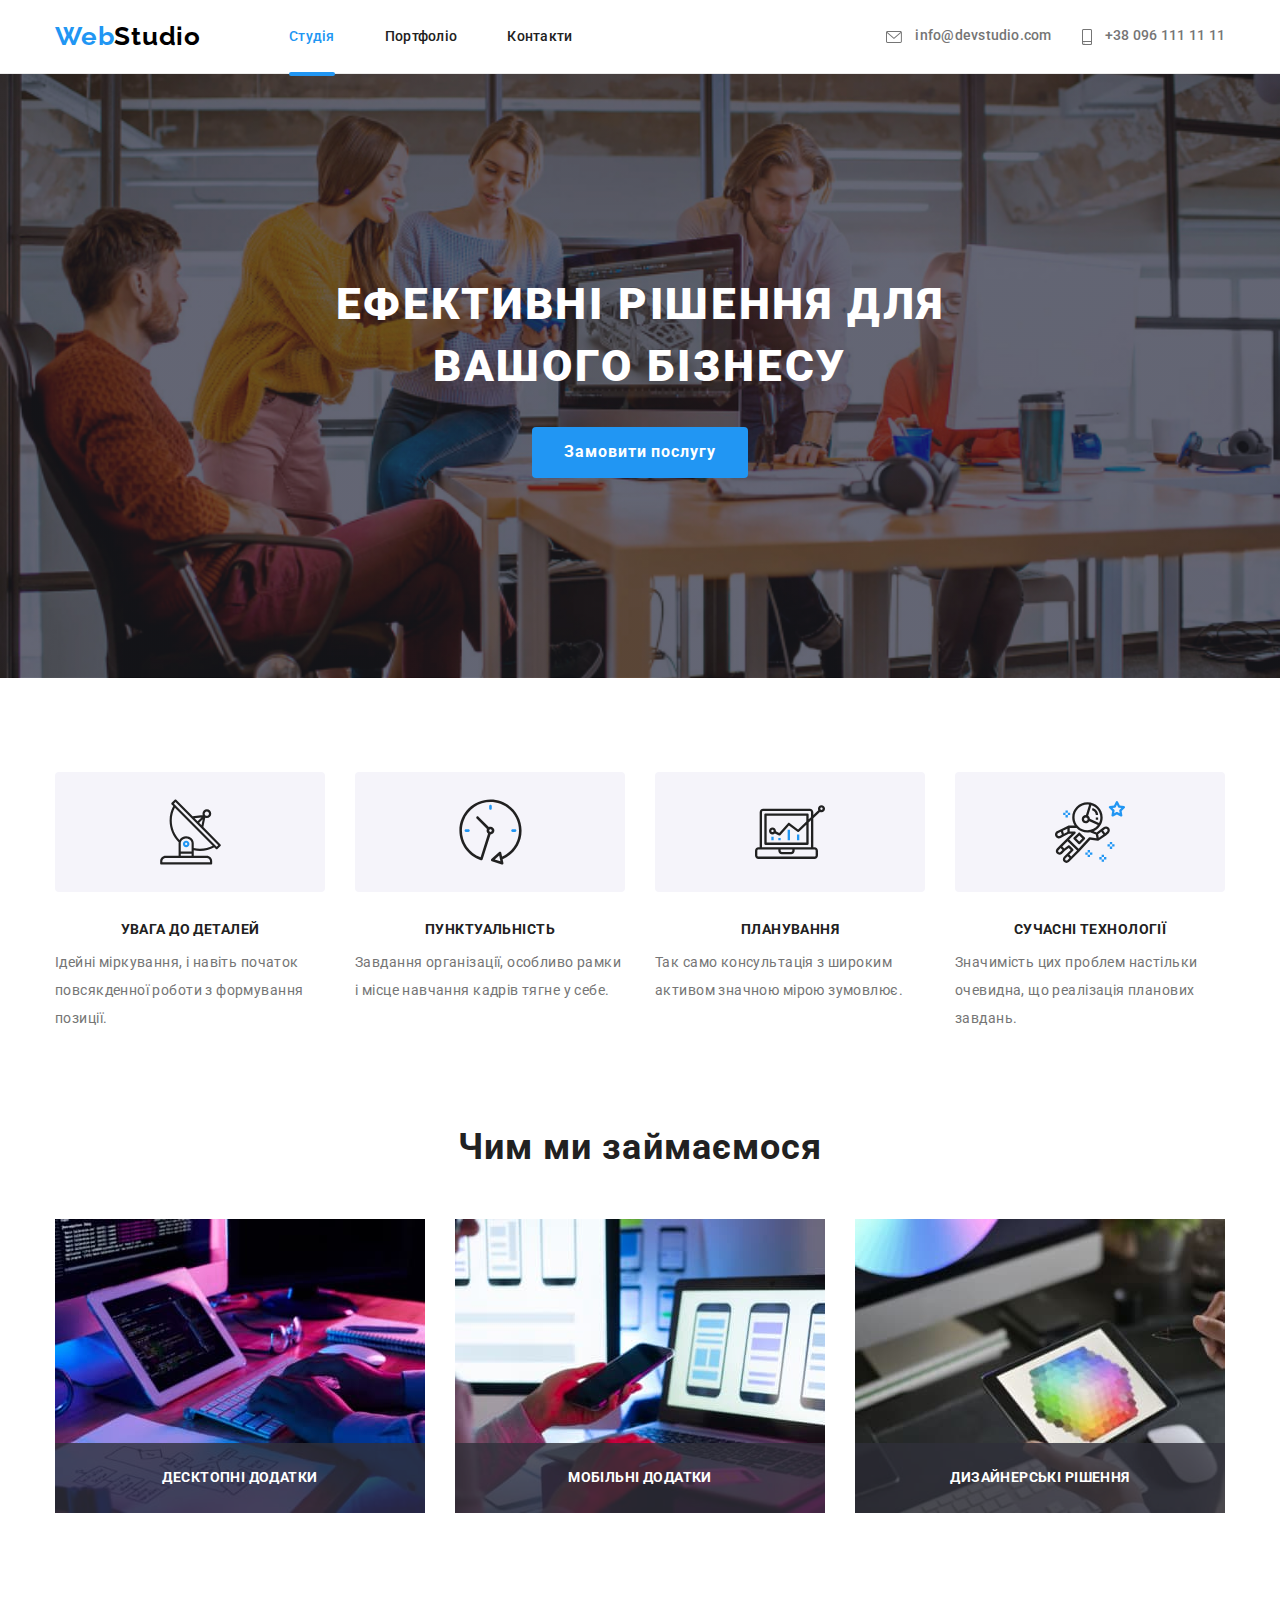
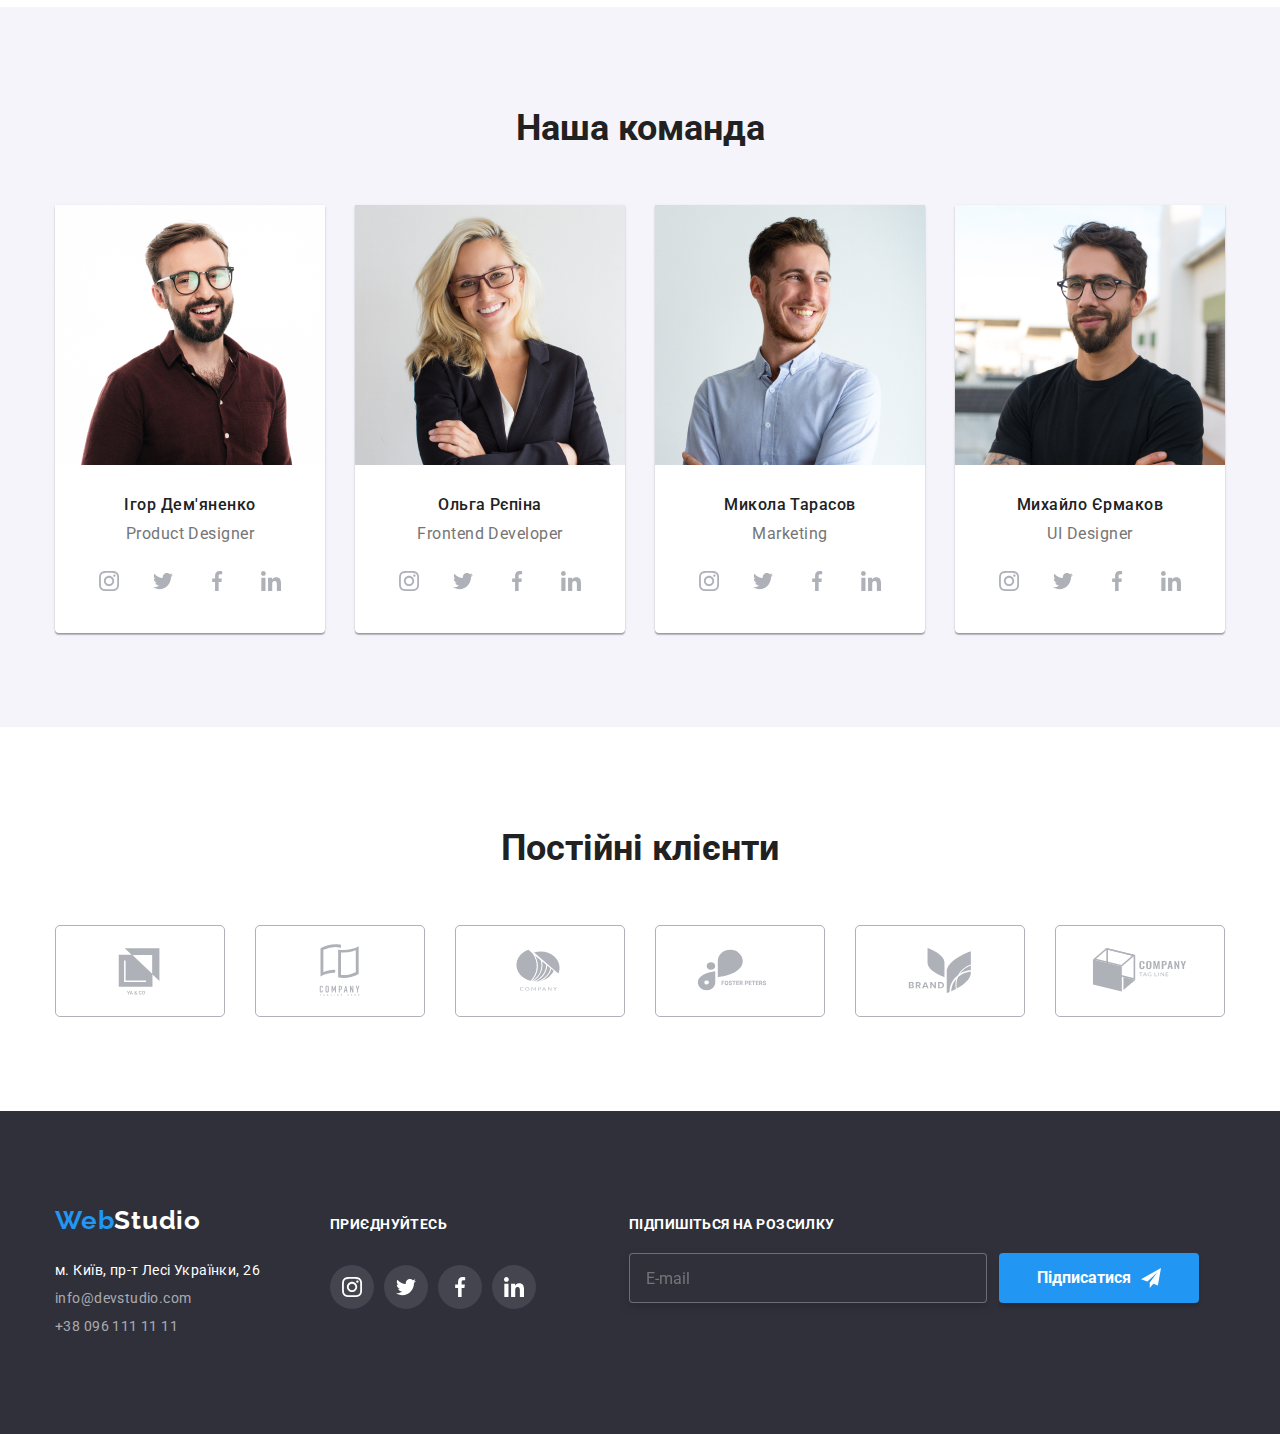
==== commit 76f62ada: "qwe" ====
--- a/index.html
+++ b/index.html
@@ -37,7 +37,7 @@
             aria-expanded="false"
             aria-controls="mobile-menu"
           >
-            <svg width="40px" height="40px">
+            <svg class="border__icon" width="40px" height="40px">
               <use href="./images/symbol-defs.svg#icon-menu_40p"></use>
             </svg>
           </button>
@@ -62,6 +62,7 @@
         </ul>
       </div>
     </header>
+
     <!-- Main -->
     <!-- hero -->
 
@@ -169,7 +170,7 @@
           <h2 class="members__title">Наша команда</h2>
           <ul class="cards-list">
             <li class="cards-list__position">
-
+         <picture>
               <source
                   srcset="
                     ./images/members-1-desktop-1x.jpg 1x,
@@ -180,8 +181,8 @@
               
                 <source
                   srcset="
-                    ./images/members-1-planshet-1x.jpg    1x,
-                    ./images/members-1-planshet-2x.jpg@2x.jpg 2x
+                    ./images/members-1-planshet-1x.jpg 1x,
+                    ./images/members-1-planshet-2x@2x.jpg 2x
                   "
                   media="(min-width: 768px)"
                 />
@@ -199,9 +200,7 @@
                   alt="дизайнер продукту"
                 />
               </picture>
-              <!-- <img class="cards-list__photo" class="cards-list__photo" 
-              srcset="./images/img1.jpg 1x, ./images/cards-list-1-2x@2x.jpg 2x"
-              src="./images/img1.jpg" alt="Фото Ігоря" width="270" /> -->
+              
               <div class="cards-list__info">
                 <h3 class="cards-list__name">Ігор Дем'яненко</h3>
                 <p class="cards-list__content">Product Designer</p>
@@ -239,10 +238,10 @@
             </li>
 
             <li class="cards-list__position">
+              <picture>
               <source
-                  srcset="./images/members-2-desktop-1x.jpg,
-                  
-                    ./images/members-2-desktop-2x@2x.jpg 2x
+                  srcset="./images/members-2-desktop-1x.jpg 1x,
+                          ./images/members-2-desktop-2x@2x.jpg 2x
                   "
                   media="(min-width: 1200px)"
                 />
@@ -257,7 +256,7 @@
               
                 <source
                   srcset="
-                    ./images/members-2-phone-1x.jpg    1x,
+                    ./images/members-2-phone-1x.jpg  1x,
                     ./images/members-2-phone-2x@2x.jpg 2x
                   "
                 
@@ -305,9 +304,10 @@
             </li>
 
             <li class="cards-list__position">
+              <picture>
               <source
                   srcset="
-                    ./images/members-3-desktop-1x.jpg 1x,    1x,
+                    ./images/members-3-desktop-1x.jpg 1x,
                     ./images/members-3-desktop-2x@2x.jpg 2x
                   "
                   media="(min-width: 1200px)"
@@ -371,6 +371,7 @@
             </li>
 
             <li class="cards-list__position">
+              <picture>
               <source
                   srcset="
                     ./images/members-4-desktop-1x.jpg 1x,
--- a/css/main.min.css
+++ b/css/main.min.css
@@ -1 +1 @@
-*,*::before,*::after{-webkit-box-sizing:border-box;box-sizing:border-box}h1,h2,h3,h4,h5,h6,p,ul{margin:0;padding:0}body{color:#757575;background-color:#fff;font-family:"Roboto",sans-serif;font-size:16px;font-weight:400;line-height:1.5}.container{margin-left:auto;margin-right:auto;padding-left:15px;padding-right:15px}@media screen and (min-width: 480px){.container{width:480px}}@media screen and (min-width: 768px){.container{width:768px}}@media screen and (min-width: 1200px){.container{width:1200px}}ul{list-style:none}header{background-color:#fff;font-weight:500;line-height:1.2}img{display:block;width:100%;height:auto;-o-object-fit:cover;object-fit:cover}a{text-decoration:none}.visually-hidden{position:absolute;white-space:nowrap;width:1px;height:1px;overflow:hidden;border:0;padding:0;clip:rect(0 0 0 0);-webkit-clip-path:inset(50%);clip-path:inset(50%);margin:-1px}.element{display:-webkit-box;display:-ms-flexbox;display:flex}.border{border-bottom:1px solid #ececec}.logo-studio{display:-webkit-box;display:-ms-flexbox;display:flex;-webkit-box-align:center;-ms-flex-align:center;align-items:center;color:#000;font-family:"Raleway",sans-serif;font-weight:700;font-size:24px;line-height:1.2;letter-spacing:.03em}.logo-studio__text{color:#2196f3}.site-nav__link{display:block;color:#212121;text-decoration:none;padding-top:36px;padding-bottom:36px;-webkit-transition:color 250ms cubic-bezier(0.4, 0, 0.2, 1);transition:color 250ms cubic-bezier(0.4, 0, 0.2, 1)}.site-nav__link:hover,.site-nav__link:focus{color:#2196f3}.site-nav__link--current{position:relative;color:#2196f3}.site-nav__link--current::after{position:absolute;left:0px;bottom:-1px;display:block;content:"";width:100%;height:4px;background-color:#2196f3;border-radius:2px}.site-nav{display:none;font-weight:500;font-size:14px;line-height:1.14;letter-spacing:.02em;margin-left:94px;gap:50px}.contact-link{display:none;-webkit-box-align:center;-ms-flex-align:center;align-items:center;margin-left:auto;padding-top:36px;padding-bottom:36px;font-weight:500;font-size:12px;line-height:1.17;letter-spacing:.02em}.contact-link__mail{-webkit-transition:color 250ms cubic-bezier(0.4, 0, 0.2, 1);transition:color 250ms cubic-bezier(0.4, 0, 0.2, 1)}.contact-link__phone{-webkit-transition:color 250ms cubic-bezier(0.4, 0, 0.2, 1);transition:color 250ms cubic-bezier(0.4, 0, 0.2, 1)}.contact-link__item+.contact-link__item{margin-left:40px}.contact-link__mail,.contact-link__phone{color:inherit;text-decoration:none}.contact-link__mail:hover,.contact-link__mail:focus{color:#2196f3}.contact-link__phone:hover,.contact-link__phone:focus{color:#2196f3}.header-flex{display:-webkit-box;display:-ms-flexbox;display:flex;-webkit-box-pack:justify;-ms-flex-pack:justify;justify-content:space-between;-webkit-box-flex:1;-ms-flex-positive:1;flex-grow:1}.contact-link__icon-envelope{vertical-align:middle;margin-right:10px;fill:currentColor}.hero{background-size:cover;background-position:center;background-repeat:no-repeat;text-align:center;padding:118px 0;margin:0 auto;background-image:url("../images/Hero-phone-1x.jpg"),-webkit-gradient(linear, left top, left bottom, from(rgba(47, 48, 58, 0.4)), to(rgba(47, 48, 58, 0.4)));background-image:url("../images/Hero-phone-1x.jpg"),linear-gradient(rgba(47, 48, 58, 0.4), rgba(47, 48, 58, 0.4));background-size:cover}@media(-webkit-min-device-pixel-ratio: 2), (min-resolution: 2dppx){.hero{background-image:url("../images/Hero-phone-2x.jpg")}}.hero__title{margin-bottom:30px;color:#fff;font-weight:900;font-size:26px;line-height:1.4;letter-spacing:.06em;text-transform:uppercase;max-width:696px;margin-left:auto;margin-right:auto}.hero__button{display:inline-block;min-width:216px;border-radius:4px;padding:10px 32px;color:#fff;background-color:#2196f3;border:none;font-family:inherit;font-weight:700;font-size:16px;line-height:1.9;letter-spacing:.06em;cursor:pointer;-webkit-transition:background-color 250ms cubic-bezier(0.4, 0, 0.2, 1);transition:background-color 250ms cubic-bezier(0.4, 0, 0.2, 1)}.hero__button:hover,.hero__button:focus{background-color:#188ce8}.section{padding-top:60px;padding-bottom:60px}.section-list{display:-webkit-box;display:-ms-flexbox;display:flex;-webkit-box-orient:vertical;-webkit-box-direction:normal;-ms-flex-direction:column;flex-direction:column}@media screen and (max-width: 767px){.section-list__item:not(:last-child){margin-bottom:30px}}.section-list__title{margin-bottom:10px;text-align:center;color:#212121;font-size:14px;line-height:1.14;letter-spacing:.03em;text-transform:uppercase}.section-list__caption{margin-bottom:0px;font-size:14px;line-height:2;letter-spacing:.03em}.button-features{display:-webkit-box;display:-ms-flexbox;display:flex;-webkit-box-align:center;-ms-flex-align:center;align-items:center;-webkit-box-pack:center;-ms-flex-pack:center;justify-content:center;width:100%;background-color:#f5f4fa;height:120px;border:none;margin-bottom:30px;border:4px;border-radius:4px}.doing{display:none;padding-bottom:94px}.doing-list{display:-webkit-box;display:-ms-flexbox;display:flex;gap:30px}.doing-list__item{position:relative;width:calc((100% - 60px)/3)}.doing__title{text-align:center;font-size:36px;line-height:1.2;text-align:center;letter-spacing:.03em;margin-bottom:50px;color:#212121}.doing-list__title{width:100%;height:70px;background-color:rgba(47,48,58,.8);position:absolute;bottom:-17%;display:-webkit-box;display:-ms-flexbox;display:flex;-webkit-box-align:center;-ms-flex-align:center;align-items:center;-webkit-box-pack:center;-ms-flex-pack:center;justify-content:center}.doing-list__caption{font-weight:700;font-size:14px;line-height:1.2;letter-spacing:.03em;color:#fff;text-transform:uppercase;text-align:center}.doing-list__title{margin-bottom:50px;color:#212121;font-size:36px;line-height:1.17;letter-spacing:.03em}.cards-list{display:-webkit-box;display:-ms-flexbox;display:flex;-webkit-box-orient:vertical;-webkit-box-direction:normal;-ms-flex-direction:column;flex-direction:column;gap:30px;-webkit-box-align:center;-ms-flex-align:center;align-items:center}.members{padding-top:60px;padding-bottom:60px;background-color:#f5f4fa}.members__title{margin-bottom:30px;text-align:center;color:#212121;font-size:36px}.cards-list__info{padding-top:30px;padding-bottom:30px}.cards-list__name{text-align:center;margin-bottom:10px;color:#212121;font-weight:500;font-size:16px;line-height:1.2;letter-spacing:.03em}.cards-list__position{width:calc((100% - 30px)/1);background-color:#fff;-webkit-box-shadow:0px 1px 3px rgba(0,0,0,.12),0px 1px 1px rgba(0,0,0,.14),0px 2px 1px rgba(0,0,0,.2);box-shadow:0px 1px 3px rgba(0,0,0,.12),0px 1px 1px rgba(0,0,0,.14),0px 2px 1px rgba(0,0,0,.2);border-radius:0px 0px 4px 4px}.cards-list__content{text-align:center;font-size:16px;line-height:1.2;letter-spacing:.03em;margin-bottom:16px}.soc-list{display:-webkit-box;display:-ms-flexbox;display:flex;-webkit-box-pack:center;-ms-flex-pack:center;justify-content:center;gap:10px}.soc-list__link{width:44px;height:44px;display:-webkit-box;display:-ms-flexbox;display:flex;-webkit-box-align:center;-ms-flex-align:center;align-items:center;-webkit-box-pack:center;-ms-flex-pack:center;justify-content:center;border-radius:50%;-webkit-transition:background-color 250ms cubic-bezier(0.4, 0, 0.2, 1);transition:background-color 250ms cubic-bezier(0.4, 0, 0.2, 1)}.soc-list__icon{fill:#afb1b8;-webkit-transition:fill 250ms cubic-bezier(0.4, 0, 0.2, 1);transition:fill 250ms cubic-bezier(0.4, 0, 0.2, 1)}.soc-list__link:hover,.soc-list__link:focus{background-color:#2196f3}.soc-list__link:hover .soc-list__icon,.soc-list__link:focus .soc-list__icon{fill:#fff}.clients-title{margin-bottom:50px;text-align:center;color:#212121;font-size:36px}.clients{padding-top:60px;padding-bottom:60px}.clients-list__item{width:calc((100% - 30px)/2)}.clients-list__link{width:100%;height:92px;border:1px solid #afb1b8;display:-webkit-box;display:-ms-flexbox;display:flex;-webkit-box-align:center;-ms-flex-align:center;align-items:center;-webkit-box-pack:center;-ms-flex-pack:center;justify-content:center;border-radius:5px;fill:#afb1b8;-webkit-transition:border-color 250ms cubic-bezier(0.4, 0, 0.2, 1),fill 500ms cubic-bezier(0.4, 0, 0.2, 1);transition:border-color 250ms cubic-bezier(0.4, 0, 0.2, 1),fill 500ms cubic-bezier(0.4, 0, 0.2, 1)}.clients-list__link:hover,.clients-list__link:focus{border-color:#2196f3;fill:#2196f3}.clients-list{display:-webkit-box;display:-ms-flexbox;display:flex;gap:30px;-webkit-box-orient:horizontal;-webkit-box-direction:normal;-ms-flex-direction:row;flex-direction:row;-ms-flex-wrap:wrap;flex-wrap:wrap}.footer{display:block;padding-top:94px;padding-bottom:94px;background-color:#2f303a;margin-left:auto;margin-right:auto}.footer__logo-studio{color:#fff;margin-bottom:20px}.logo-studio__text{color:#2196f3}.footer-meta__info{margin-bottom:9px;color:#fff;font-size:14px;line-height:2;letter-spacing:.03em;font-style:normal;margin-bottom:9px;font-style:normal}.footer-meta__link--upper{margin-bottom:9px}.footer-meta__link{margin-bottom:9px;color:rgba(255,255,255,.6);font-size:14px;line-height:2;letter-spacing:.03em;font-style:normal;-webkit-transition:color 500ms cubic-bezier(0.4, 0, 0.2, 1);transition:color 500ms cubic-bezier(0.4, 0, 0.2, 1)}.footer-meta__link:hover,.footer-meta__link:focus{color:#2196f3}.footer-social__link{display:-webkit-box;display:-ms-flexbox;display:flex;-webkit-box-align:center;-ms-flex-align:center;align-items:center;-webkit-box-pack:center;-ms-flex-pack:center;justify-content:center;width:44px;height:44px;background-color:rgba(255,255,255,.1);border-radius:50%;-webkit-transition:background-color 250ms cubic-bezier(0.4, 0, 0.2, 1);transition:background-color 250ms cubic-bezier(0.4, 0, 0.2, 1)}.footer-social{display:-webkit-box;display:-ms-flexbox;display:flex;-webkit-box-pack:center;-ms-flex-pack:center;justify-content:center;gap:10px}.footer-social__icon{fill:#fff;-webkit-transition:fill 250ms cubic-bezier(0.4, 0, 0.2, 1);transition:fill 250ms cubic-bezier(0.4, 0, 0.2, 1)}.footer-social__link:hover,.footer-social__link:focus{background-color:#2196f3}.footer-general-box{display:-webkit-box;display:-ms-flexbox;display:flex;-webkit-box-align:baseline;-ms-flex-align:baseline;align-items:baseline}.footer-social-title{margin-bottom:32px;color:#fff;font-family:"Roboto",sans-serif;font-weight:700;font-size:14px;line-height:1.2;letter-spacing:.03em}.footer-form{display:-webkit-box;display:-ms-flexbox;display:flex;-webkit-box-align:center;-ms-flex-align:center;align-items:center;-webkit-box-pack:center;-ms-flex-pack:center;justify-content:center}.footer-button{display:-webkit-box;display:-ms-flexbox;display:flex;-webkit-box-pack:center;-ms-flex-pack:center;justify-content:center;-webkit-box-align:center;-ms-flex-align:center;align-items:center;border:none;border-color:#2196f3;margin-left:12px;font-weight:700;width:200px;height:50px;background:#2196f3;-webkit-box-shadow:0px 4px 4px rgba(0,0,0,.15);box-shadow:0px 4px 4px rgba(0,0,0,.15);border-radius:4px;font-size:16px;line-height:1.9;color:#fff}.footer-button__icon{margin-left:10px}.footer-field-label{font-weight:700;font-size:14px;line-height:1.2;letter-spacing:.03em;text-transform:uppercase;color:#fff;margin-bottom:20px}.footer-form__input{padding:15px 16px;background-color:#2f303a;width:358px;height:50px;border:1px solid rgba(255,255,255,.3);-webkit-filter:drop-shadow(0px 4px 4px rgba(0, 0, 0, 0.15));filter:drop-shadow(0px 4px 4px rgba(0, 0, 0, 0.15));border-radius:4px}.footer-form__input:focus,.footer-form__input:hover{border-color:#2196f3;fill:#2196f3}.backdrop{position:fixed;background-color:rgba(0,0,0,.2);top:0;left:0;width:100%;height:100%;opacity:1;-webkit-transition:opacity 250ms cubic-bezier(0.4, 0, 0.2, 1);transition:opacity 250ms cubic-bezier(0.4, 0, 0.2, 1)}.modal{position:absolute;top:50%;left:50%;-webkit-transform:translate(-50%, -50%) scale(1);transform:translate(-50%, -50%) scale(1);border-radius:4px;width:528px;background-color:#fff;-webkit-box-shadow:0px 1px 3px rgba(0,0,0,.12),0px 1px 1px rgba(0,0,0,.14),0px 2px 1px rgba(0,0,0,.2);box-shadow:0px 1px 3px rgba(0,0,0,.12),0px 1px 1px rgba(0,0,0,.14),0px 2px 1px rgba(0,0,0,.2);-webkit-transition:-webkit-transform 250ms cubic-bezier(0.4, 0, 0.2, 1);transition:-webkit-transform 250ms cubic-bezier(0.4, 0, 0.2, 1);transition:transform 250ms cubic-bezier(0.4, 0, 0.2, 1);transition:transform 250ms cubic-bezier(0.4, 0, 0.2, 1), -webkit-transform 250ms cubic-bezier(0.4, 0, 0.2, 1)}.backdrop.is-hidden .modal{-webkit-transform:translate(-50%, -50%) scale(1);transform:translate(-50%, -50%) scale(1)}.backdrop.is-hidden{opacity:0;pointer-events:none}.modal-button{position:absolute;margin:8px;background-color:#fff;border-color:rgba(0,0,0,.1);right:0;top:0;width:30px;height:30px;border-radius:50%}.modal-button:hover,.modal-button:focus .vector-close{fill:#2196f3}.modal-button__close{position:absolute;top:50%;left:50%;-webkit-transform:translate(-50%, -50%);transform:translate(-50%, -50%);cursor:pointer}.js-form__comment-textarea{width:100%;height:120px;resize:none;padding:16px 12px;border:1px solid rgba(33,33,33,.2);border-radius:4px;outline:none;-webkit-transition:border-color 500ms cubic-bezier(0.4, 0, 0.2, 1);transition:border-color 500ms cubic-bezier(0.4, 0, 0.2, 1);margin-bottom:20px;outline:none}.js-form{width:528px;padding-bottom:40px;padding-left:40px;padding-right:40px;padding-top:40px;margin-left:auto;margin-right:auto}.js-form__title{margin-bottom:12px;font-weight:700;font-size:20px;line-height:1.3;text-align:center;letter-spacing:.03em;color:var(--secondary-title-color)}.js-form__field{display:-webkit-box;display:-ms-flexbox;display:flex;-webkit-box-orient:vertical;-webkit-box-direction:normal;-ms-flex-direction:column;flex-direction:column;-webkit-transition:fill 250ms cubic-bezier(0.4, 0, 0.2, 1);transition:fill 250ms cubic-bezier(0.4, 0, 0.2, 1);margin-bottom:10px}.js-form__input{position:relative;border:1px solid rgba(33,33,33,.2);border-radius:4px;width:448px;height:40px;padding-left:40px;background-color:rgba(0,0,0,0);outline:none;-webkit-transition:border-color 250ms cubic-bezier(0.4, 0, 0.2, 1);transition:border-color 250ms cubic-bezier(0.4, 0, 0.2, 1)}.js-form__input:hover,.js-form__comment-textarea:hover,.js-form__input:focus,.js-form__comment-textarea:focus{border-color:#2196f3}.js-form__label{font-size:12px;line-height:1.2;letter-spacing:.01em;margin-bottom:4px}.js-form__icon{position:absolute;top:50%;-webkit-transform:translateY(-50%);transform:translateY(-50%);left:14px;-webkit-transition:fill 250ms cubic-bezier(0.4, 0, 0.2, 1);transition:fill 250ms cubic-bezier(0.4, 0, 0.2, 1);z-index:-1;pointer-events:none}.js-form__input:hover+.js-form__icon,.js-form__input:focus+.js-form__icon{fill:#2196f3}.js-form__relative-for-svg{position:relative}.form-submit-button{display:block;margin:0 auto;font-family:inherit;font-weight:700;font-size:16px;line-height:1.9;letter-spacing:.06em;border:none;width:200px;cursor:pointer;height:50px;background-color:#2196f3;border-radius:4px;color:#fff;border-color:#2196f3;-webkit-transition:background-color 250ms cubic-bezier(0.4, 0, 0.2, 1);transition:background-color 250ms cubic-bezier(0.4, 0, 0.2, 1)}.form-submit-button:focus,.form-submit-button:hover{background-color:#188ce8}.js-checkbox__link{color:#2196f3;text-decoration:underline;margin-left:3px}.js-checkbox__input{-webkit-appearance:none;-moz-appearance:none;appearance:none}.js-checkbox__input:checked+.js-checkbox__check-mark{background-color:#2196f3;background-size:contain;background-origin:border-box;border:none}.js-checkbox__check-mark{display:-webkit-box;display:-ms-flexbox;display:flex;width:16px;height:15px;border:3px solid #212121;border-radius:3px;margin-right:9px}.js-checkbox{margin-bottom:30px}.js-checkbox__label{display:-webkit-box;display:-ms-flexbox;display:flex;-webkit-box-align:center;-ms-flex-align:center;align-items:center;-webkit-box-pack:center;-ms-flex-pack:center;justify-content:center}.buttons-set__item{display:block;border-radius:4px;border:rgba(0,0,0,0);min-width:73px;padding:6px 22px;color:var(--secondary-title-color);background-color:#f5f4fa;-webkit-box-shadow:0px,2px rgba(0,0,0,.12);box-shadow:0px,2px rgba(0,0,0,.12);font-family:inherit;font-weight:500;font-size:16px;line-height:1.6;text-align:center;letter-spacing:.03em;cursor:pointer;-webkit-transition:background-color 250ms cubic-bezier(0.4, 0, 0.2, 1),color 250ms cubic-bezier(0.4, 0, 0.2, 1),-webkit-box-shadow 250ms cubic-bezier(0.4, 0, 0.2, 1);transition:background-color 250ms cubic-bezier(0.4, 0, 0.2, 1),color 250ms cubic-bezier(0.4, 0, 0.2, 1),-webkit-box-shadow 250ms cubic-bezier(0.4, 0, 0.2, 1);transition:background-color 250ms cubic-bezier(0.4, 0, 0.2, 1),color 250ms cubic-bezier(0.4, 0, 0.2, 1),box-shadow 250ms cubic-bezier(0.4, 0, 0.2, 1);transition:background-color 250ms cubic-bezier(0.4, 0, 0.2, 1),color 250ms cubic-bezier(0.4, 0, 0.2, 1),box-shadow 250ms cubic-bezier(0.4, 0, 0.2, 1),-webkit-box-shadow 250ms cubic-bezier(0.4, 0, 0.2, 1)}.buttons-set__item:hover,.buttons-set__item:focus{color:#fff;background-color:#2196f3;-webkit-box-shadow:0px 3px 1px rgba(0,0,0,.1),0px 1px 2px rgba(0,0,0,.08),0px 2px 2px rgba(0,0,0,.12);box-shadow:0px 3px 1px rgba(0,0,0,.1),0px 1px 2px rgba(0,0,0,.08),0px 2px 2px rgba(0,0,0,.12)}.buttons-set{display:-webkit-box;display:-ms-flexbox;display:flex;gap:8px;margin-top:0px;margin-bottom:50px;padding:0px;-webkit-box-pack:center;-ms-flex-pack:center;justify-content:center}.promo{padding-top:94px;padding-bottom:94px;background-color:#fff}.cards-set{display:-webkit-box;display:-ms-flexbox;display:flex;-ms-flex-wrap:wrap;flex-wrap:wrap;gap:30px;margin-top:0px;margin-bottom:0px;padding:0px}.cards-set__item{background-color:#fff;width:370px;border:1px solid;color:#eee}.cards-set__link{display:block;-webkit-transition:-webkit-box-shadow 250ms cubic-bezier(0.4, 0, 0.2, 1);transition:-webkit-box-shadow 250ms cubic-bezier(0.4, 0, 0.2, 1);transition:box-shadow 250ms cubic-bezier(0.4, 0, 0.2, 1);transition:box-shadow 250ms cubic-bezier(0.4, 0, 0.2, 1), -webkit-box-shadow 250ms cubic-bezier(0.4, 0, 0.2, 1)}.cards-set__link:hover,.cards-set__link:focus{-webkit-box-shadow:0px 1px 1px rgba(0,0,0,.12),0px 4px 4px rgba(0,0,0,.06),1px 4px 6px rgba(0,0,0,.16);box-shadow:0px 1px 1px rgba(0,0,0,.12),0px 4px 4px rgba(0,0,0,.06),1px 4px 6px rgba(0,0,0,.16)}.cards-set__thumb{position:relative;overflow:hidden}.cards-set__thumb::before{position:absolute;display:inline-block;content:"";width:100%;height:100%;background-color:rgba(33,150,243,.9);-webkit-transform:translateY(100%);transform:translateY(100%);-webkit-transition:-webkit-transform 250ms cubic-bezier(0.4, 0, 0.2, 1);transition:-webkit-transform 250ms cubic-bezier(0.4, 0, 0.2, 1);transition:transform 250ms cubic-bezier(0.4, 0, 0.2, 1);transition:transform 250ms cubic-bezier(0.4, 0, 0.2, 1), -webkit-transform 250ms cubic-bezier(0.4, 0, 0.2, 1)}.cards-set__description{position:absolute;width:100%;height:100%;padding:63px 24px;top:50%;left:50%;-webkit-transform:translate(-50%, -50%);transform:translate(-50%, -50%);opacity:0;font-family:"Roboto";font-style:normal;font-weight:400;font-size:18px;line-height:1.6;letter-spacing:.03em;color:#fff;-webkit-transition:opacity 250ms cubic-bezier(0.4, 0, 0.2, 1);transition:opacity 250ms cubic-bezier(0.4, 0, 0.2, 1)}.cards-set__caption{color:#212121;text-decoration:none;font-size:18px;line-height:2;letter-spacing:.06em;margin-bottom:4px}.cards-set__part{padding:20px 24px}.cards-set__title{color:#757575;font-size:16px;line-height:1.9;letter-spacing:.03em}.cards-set__item:hover .cards-set__thumb::before,.cards-set__item:focus .cards-set__thumb::before{-webkit-transform:translateY(0%);transform:translateY(0%)}.cards-set__item:hover .cards-set__description,.cards-set__item:focus .cards-set__description{opacity:1}.mobile-menu{position:fixed;top:0;left:0;width:480px;overflow:hidden;background-color:#fff;padding:40px 48px;display:none;-webkit-box-shadow:0px 4px 8px rgba(0,0,0,.04),0px 2px 4px rgba(0,0,0,.08),0px 1px 3px rgba(0,0,0,.16);box-shadow:0px 4px 8px rgba(0,0,0,.04),0px 2px 4px rgba(0,0,0,.08),0px 1px 3px rgba(0,0,0,.16)}.mobile-menu.is-open{display:-webkit-box;display:-ms-flexbox;display:flex}.mobile-menu__close-button{position:absolute;top:21px;right:25px;border:none;background-color:#fff}.mobile-menu__item:not(:last-child){margin-bottom:35px}.mobile-menu__link.mobile-menu__link--current{color:#2196f3}.mobile-menu__nav{margin-bottom:302px}.mobile-menu__link{font-weight:500;font-size:40px;line-height:1.18;letter-spacing:.02em;margin-bottom:35px;color:#212121}.mobile-contact__phone{text-decoration:none;font-weight:500;font-size:34px;line-height:1.8;color:#2196f3;margin-bottom:32px}.mobile-contact__mail{font-weight:500;font-size:24px;line-height:1.17;letter-spacing:.02em;color:#757575}.mobile-box-two{margin-bottom:64px}.mobile-soc__line{width:22px;height:0px;color:#2196f3;border:1px solid rgba(33,33,33,.2);-webkit-transform:rotate(90deg);transform:rotate(90deg);margin-left:10px;margin-right:10px}.mobile-soc{display:-webkit-box;display:-ms-flexbox;display:flex;-webkit-box-align:center;-ms-flex-align:center;align-items:center}.mobile-soc__link{font-weight:500;font-size:18px;line-height:1.22;letter-spacing:.02em;color:#2196f3}.mobile-soc__icon{fill:#2196f3}.mobile-menu__close-button:hover+.mobile-menu__icon{fill:#2196f3}.border__burger-menu{border:none;background-color:#fff}@media screen and (min-width: 768px){.header-flex{padding-top:21px;padding-bottom:21px;-webkit-box-align:center;-ms-flex-align:center;align-items:center}}@media screen and (min-width: 768px){.header-flex{-webkit-box-flex:0;-ms-flex-positive:0;flex-grow:0}}@media screen and (min-width: 480px){.site-nav__link--current::after{bottom:-31px}}@media screen and (min-width: 768px){.border__burger-menu{display:none}}@media screen and (min-width: 768px){.site-nav{display:-webkit-box;display:-ms-flexbox;display:flex;margin-left:88px}}@media screen and (min-width: 768px){.site-nav__link{padding:0}}@media screen and (min-width: 768px){.contact-link{display:-webkit-box;display:-ms-flexbox;display:flex;-webkit-box-orient:vertical;-webkit-box-direction:normal;-ms-flex-direction:column;flex-direction:column;gap:10px;margin-left:auto;-webkit-box-align:baseline;-ms-flex-align:baseline;align-items:baseline;font-size:12px;padding:0}}@media screen and (min-width: 768px){.element{-webkit-box-align:center;-ms-flex-align:center;align-items:center}}@media screen and (min-width: 768px){.contact-link__item+.contact-link__item{margin-left:0px}}@media screen and (min-width: 1200px){.contact-link{-webkit-box-orient:inherit;-webkit-box-direction:inherit;-ms-flex-direction:inherit;flex-direction:inherit;gap:30px}}@media screen and (min-width: 1200px){.contact-link__mail,.contact-link__phone{font-size:14px;line-height:1.14}}@media screen and (min-width: 1200px){.logo-studio{font-size:26px}}@media(min-width: 768px){.hero{background-image:-webkit-gradient(linear, left top, left bottom, from(rgba(47, 48, 58, 0.4)), to(rgba(47, 48, 58, 0.4))),url("../../images/Hero-tablet-1x.jpg");background-image:linear-gradient(rgba(47, 48, 58, 0.4), rgba(47, 48, 58, 0.4)),url("../../images/Hero-tablet-1x.jpg")}}@media(min-width: 768px)and (-webkit-min-device-pixel-ratio: 2),(min-width: 768px)and (min-resolution: 2dppx),(min-width: 768px)and (min-device-pixel-ratio: 2),(min-width: 768px)and (min-resolution: 192dpi){.hero{background-image:-webkit-gradient(linear, left top, left bottom, from(rgba(47, 48, 58, 0.4)), to(rgba(47, 48, 58, 0.4))),url("../../images/Hero-tablet-2x.jpg");background-image:linear-gradient(rgba(47, 48, 58, 0.4), rgba(47, 48, 58, 0.4)),url("../../images/Hero-tablet-2x.jpg")}}@media(min-width: 1200px){.hero{background-image:-webkit-gradient(linear, left top, left bottom, from(rgba(47, 48, 58, 0.4)), to(rgba(47, 48, 58, 0.4))),url("../../images/Hero-desktop-1x.jpg");background-image:linear-gradient(rgba(47, 48, 58, 0.4), rgba(47, 48, 58, 0.4)),url("../../images/Hero-desktop-1x.jpg")}}@media(min-width: 1200px)and (-webkit-min-device-pixel-ratio: 2),(min-width: 1200px)and (min-resolution: 2dppx),(min-width: 1200px)and (min-device-pixel-ratio: 2),(min-width: 1200px)and (min-resolution: 192dpi){.hero{background-image:-webkit-gradient(linear, left top, left bottom, from(rgba(47, 48, 58, 0.4)), to(rgba(47, 48, 58, 0.4))),url("../../images/Hero-desktop-2x.jpg");background-image:linear-gradient(rgba(47, 48, 58, 0.4), rgba(47, 48, 58, 0.4)),url("../../images/Hero-desktop-2x.jpg")}}@media(min-width: 1200px){.hero{padding:200px 0}}@media(min-width: 1200px){.hero__title{font-size:44px}}@media screen and (min-width: 768px){.section-list{margin:-15px}}@media screen and (min-width: 768px){.section-list__item{width:calc((100% - 60px)/2);margin:15px}}@media screen and (min-width: 1200px){.section-list__item{width:calc((100% - 90px)/4)}}@media screen and (min-width: 768px){.section-list{-webkit-box-orient:horizontal;-webkit-box-direction:normal;-ms-flex-direction:row;flex-direction:row;-ms-flex-wrap:wrap;flex-wrap:wrap}}@media screen and (min-width: 1200px){.section-list{-webkit-box-orient:horizontal;-webkit-box-direction:normal;-ms-flex-direction:row;flex-direction:row;-ms-flex-wrap:nowrap;flex-wrap:nowrap}}@media screen and (min-width: 1200px){.section{padding-top:94px;padding-bottom:94px}}@media screen and (min-width: 1200px){.doing{display:block}}@media screen and (min-width: 768px){.cards-list{-webkit-box-orient:horizontal;-webkit-box-direction:normal;-ms-flex-direction:row;flex-direction:row;-ms-flex-wrap:wrap;flex-wrap:wrap}.cards-list__position{width:calc((100% - 60px)/2)}}@media screen and (min-width: 1200px){.cards-list{-webkit-box-orient:horizontal;-webkit-box-direction:normal;-ms-flex-direction:row;flex-direction:row}.cards-list__position{width:calc((100% - 90px)/4)}.members{padding-top:94px;padding-bottom:94px}.members__title{margin-bottom:50px}}@media screen and (min-width: 768px){.clients-list__item{width:calc((100% - 60px)/3)}}@media screen and (min-width: 1200px){.clients{padding-top:94px;padding-bottom:94px}.clients-list__item{width:calc((100% - 150px)/6)}}@media screen and (max-width: 767px){.footer{padding-top:60px;padding-bottom:60px}.footer-box-one{width:100%}.footer-general-box{-webkit-box-orient:vertical;-webkit-box-direction:normal;-ms-flex-direction:column;flex-direction:column}.footer-social-title{text-align:center}.footer-box-two{width:100%;margin-bottom:60px}.logo-studio.footer__logo-studio{-webkit-box-pack:center;-ms-flex-pack:center;justify-content:center}.adress-link{text-align:center;margin-bottom:50px}.footer-form{-webkit-box-orient:vertical;-webkit-box-direction:normal;-ms-flex-direction:column;flex-direction:column}.footer-form__input{width:100%;margin-bottom:20px}.footer-three-box{width:100%}.footer-field-label{text-align:center}.footer-button{margin-left:0px}}@media screen and (min-width: 768px)and (max-width: 1199px){.footer-general-box{display:-webkit-box;display:-ms-flexbox;display:flex;-webkit-box-orient:horizontal;-webkit-box-direction:normal;-ms-flex-direction:row;flex-direction:row;-ms-flex-wrap:wrap;flex-wrap:wrap;-webkit-box-pack:justify;-ms-flex-pack:justify;justify-content:space-between}.footer-social-title{text-align:center}.logo-studio.footer__logo-studio{-webkit-box-pack:center;-ms-flex-pack:center;justify-content:center}.footer-meta{text-align:center}.footer-three-box{margin-top:60px;margin-left:auto;margin-right:auto}.footer-three-box .footer-field-label{text-align:center}.footer-form{-webkit-box-orient:vertical;-webkit-box-direction:normal;-ms-flex-direction:column;flex-direction:column}.footer-form__input{margin-bottom:30px}}@media screen and (min-width: 1200px){.footer-box-two{margin-left:70px}.footer-three-box{margin-left:93px}}/*# sourceMappingURL=main.min.css.map */+*,*::before,*::after{-webkit-box-sizing:border-box;box-sizing:border-box}h1,h2,h3,h4,h5,h6,p,ul{margin:0;padding:0}body{color:#757575;background-color:#fff;font-family:"Roboto",sans-serif;font-size:16px;font-weight:400;line-height:1.5}.container{margin-left:auto;margin-right:auto;padding-left:15px;padding-right:15px}@media screen and (min-width: 480px){.container{width:480px}}@media screen and (min-width: 768px){.container{width:768px}}@media screen and (min-width: 1200px){.container{width:1200px}}ul{list-style:none}header{background-color:#fff;font-weight:500;line-height:1.2}img{display:block;width:100%;height:auto;-o-object-fit:cover;object-fit:cover}a{text-decoration:none}.visually-hidden{position:absolute;white-space:nowrap;width:1px;height:1px;overflow:hidden;border:0;padding:0;clip:rect(0 0 0 0);-webkit-clip-path:inset(50%);clip-path:inset(50%);margin:-1px}.element{display:-webkit-box;display:-ms-flexbox;display:flex}.border{border-bottom:1px solid #ececec}.logo-studio{display:-webkit-box;display:-ms-flexbox;display:flex;-webkit-box-align:center;-ms-flex-align:center;align-items:center;color:#000;font-family:"Raleway",sans-serif;font-weight:700;font-size:24px;line-height:1.2;letter-spacing:.03em}.logo-studio__text{color:#2196f3}.site-nav__link{display:block;color:#212121;text-decoration:none;padding-top:36px;padding-bottom:36px;-webkit-transition:color 250ms cubic-bezier(0.4, 0, 0.2, 1);transition:color 250ms cubic-bezier(0.4, 0, 0.2, 1)}.site-nav__link:hover,.site-nav__link:focus{color:#2196f3}.site-nav__link--current{position:relative;color:#2196f3}.site-nav__link--current::after{position:absolute;left:0px;bottom:-1px;display:block;content:"";width:100%;height:4px;background-color:#2196f3;border-radius:2px}.site-nav{display:none;font-weight:500;font-size:14px;line-height:1.14;letter-spacing:.02em;margin-left:94px;gap:50px}.contact-link{display:none;-webkit-box-align:center;-ms-flex-align:center;align-items:center;margin-left:auto;padding-top:36px;padding-bottom:36px;font-weight:500;font-size:12px;line-height:1.17;letter-spacing:.02em}.contact-link__mail{-webkit-transition:color 250ms cubic-bezier(0.4, 0, 0.2, 1);transition:color 250ms cubic-bezier(0.4, 0, 0.2, 1)}.contact-link__phone{-webkit-transition:color 250ms cubic-bezier(0.4, 0, 0.2, 1);transition:color 250ms cubic-bezier(0.4, 0, 0.2, 1)}.contact-link__item+.contact-link__item{margin-left:40px}.contact-link__mail,.contact-link__phone{color:inherit;text-decoration:none}.contact-link__mail:hover,.contact-link__mail:focus{color:#2196f3}.contact-link__phone:hover,.contact-link__phone:focus{color:#2196f3}.header-flex{display:-webkit-box;display:-ms-flexbox;display:flex;-webkit-box-pack:justify;-ms-flex-pack:justify;justify-content:space-between;-webkit-box-flex:1;-ms-flex-positive:1;flex-grow:1}.contact-link__icon-envelope{vertical-align:middle;margin-right:10px;fill:currentColor}.hero{background-size:cover;background-position:center;background-repeat:no-repeat;text-align:center;padding:118px 0;margin:0 auto;background-image:url("../images/Hero-phone-1x.jpg"),-webkit-gradient(linear, left top, left bottom, from(rgba(47, 48, 58, 0.4)), to(rgba(47, 48, 58, 0.4)));background-image:url("../images/Hero-phone-1x.jpg"),linear-gradient(rgba(47, 48, 58, 0.4), rgba(47, 48, 58, 0.4));background-size:cover}@media(-webkit-min-device-pixel-ratio: 2), (min-resolution: 2dppx){.hero{background-image:url("../images/Hero-phone-2x.jpg")}}.hero__title{margin-bottom:30px;color:#fff;font-weight:900;font-size:26px;line-height:1.4;letter-spacing:.06em;text-transform:uppercase;max-width:696px;margin-left:auto;margin-right:auto}.hero__button{display:inline-block;min-width:216px;border-radius:4px;padding:10px 32px;color:#fff;background-color:#2196f3;border:none;font-family:inherit;font-weight:700;font-size:16px;line-height:1.9;letter-spacing:.06em;cursor:pointer;-webkit-transition:background-color 250ms cubic-bezier(0.4, 0, 0.2, 1);transition:background-color 250ms cubic-bezier(0.4, 0, 0.2, 1)}.hero__button:hover,.hero__button:focus{background-color:#188ce8}.section{padding-top:60px;padding-bottom:60px}.section-list{display:-webkit-box;display:-ms-flexbox;display:flex;-webkit-box-orient:vertical;-webkit-box-direction:normal;-ms-flex-direction:column;flex-direction:column}@media screen and (max-width: 767px){.section-list__item:not(:last-child){margin-bottom:30px}}.section-list__title{margin-bottom:10px;text-align:center;color:#212121;font-size:14px;line-height:1.14;letter-spacing:.03em;text-transform:uppercase}.section-list__caption{margin-bottom:0px;font-size:14px;line-height:2;letter-spacing:.03em}.button-features{display:-webkit-box;display:-ms-flexbox;display:flex;-webkit-box-align:center;-ms-flex-align:center;align-items:center;-webkit-box-pack:center;-ms-flex-pack:center;justify-content:center;width:100%;background-color:#f5f4fa;height:120px;border:none;margin-bottom:30px;border:4px;border-radius:4px}.doing{display:none;padding-bottom:94px}.doing-list{display:-webkit-box;display:-ms-flexbox;display:flex;gap:30px}.doing-list__item{position:relative;width:calc((100% - 60px)/3)}.doing__title{text-align:center;font-size:36px;line-height:1.2;text-align:center;letter-spacing:.03em;margin-bottom:50px;color:#212121}.doing-list__title{width:100%;height:70px;background-color:rgba(47,48,58,.8);position:absolute;bottom:-17%;display:-webkit-box;display:-ms-flexbox;display:flex;-webkit-box-align:center;-ms-flex-align:center;align-items:center;-webkit-box-pack:center;-ms-flex-pack:center;justify-content:center}.doing-list__caption{font-weight:700;font-size:14px;line-height:1.2;letter-spacing:.03em;color:#fff;text-transform:uppercase;text-align:center}.doing-list__title{margin-bottom:50px;color:#212121;font-size:36px;line-height:1.17;letter-spacing:.03em}.cards-list{display:-webkit-box;display:-ms-flexbox;display:flex;-webkit-box-orient:vertical;-webkit-box-direction:normal;-ms-flex-direction:column;flex-direction:column;gap:30px;-webkit-box-align:center;-ms-flex-align:center;align-items:center}.members{padding-top:60px;padding-bottom:60px;background-color:#f5f4fa}.members__title{margin-bottom:30px;text-align:center;color:#212121;font-size:36px}.cards-list__info{padding-top:30px;padding-bottom:30px}.cards-list__name{text-align:center;margin-bottom:10px;color:#212121;font-weight:500;font-size:16px;line-height:1.2;letter-spacing:.03em}.cards-list__position{width:calc((100% - 30px)/1);background-color:#fff;-webkit-box-shadow:0px 1px 3px rgba(0,0,0,.12),0px 1px 1px rgba(0,0,0,.14),0px 2px 1px rgba(0,0,0,.2);box-shadow:0px 1px 3px rgba(0,0,0,.12),0px 1px 1px rgba(0,0,0,.14),0px 2px 1px rgba(0,0,0,.2);border-radius:0px 0px 4px 4px}.cards-list__content{text-align:center;font-size:16px;line-height:1.2;letter-spacing:.03em;margin-bottom:16px}.soc-list{display:-webkit-box;display:-ms-flexbox;display:flex;-webkit-box-pack:center;-ms-flex-pack:center;justify-content:center;gap:10px}.soc-list__link{width:44px;height:44px;display:-webkit-box;display:-ms-flexbox;display:flex;-webkit-box-align:center;-ms-flex-align:center;align-items:center;-webkit-box-pack:center;-ms-flex-pack:center;justify-content:center;border-radius:50%;-webkit-transition:background-color 250ms cubic-bezier(0.4, 0, 0.2, 1);transition:background-color 250ms cubic-bezier(0.4, 0, 0.2, 1)}.soc-list__icon{fill:#afb1b8;-webkit-transition:fill 250ms cubic-bezier(0.4, 0, 0.2, 1);transition:fill 250ms cubic-bezier(0.4, 0, 0.2, 1)}.soc-list__link:hover,.soc-list__link:focus{background-color:#2196f3}.soc-list__link:hover .soc-list__icon,.soc-list__link:focus .soc-list__icon{fill:#fff}.clients-title{margin-bottom:50px;text-align:center;color:#212121;font-size:36px}.clients{padding-top:60px;padding-bottom:60px}.clients-list__item{width:calc((100% - 30px)/2)}.clients-list__link{width:100%;height:92px;border:1px solid #afb1b8;display:-webkit-box;display:-ms-flexbox;display:flex;-webkit-box-align:center;-ms-flex-align:center;align-items:center;-webkit-box-pack:center;-ms-flex-pack:center;justify-content:center;border-radius:5px;fill:#afb1b8;-webkit-transition:border-color 250ms cubic-bezier(0.4, 0, 0.2, 1),fill 500ms cubic-bezier(0.4, 0, 0.2, 1);transition:border-color 250ms cubic-bezier(0.4, 0, 0.2, 1),fill 500ms cubic-bezier(0.4, 0, 0.2, 1)}.clients-list__link:hover,.clients-list__link:focus{border-color:#2196f3;fill:#2196f3}.clients-list{display:-webkit-box;display:-ms-flexbox;display:flex;gap:30px;-webkit-box-orient:horizontal;-webkit-box-direction:normal;-ms-flex-direction:row;flex-direction:row;-ms-flex-wrap:wrap;flex-wrap:wrap}.footer{display:block;padding-top:94px;padding-bottom:94px;background-color:#2f303a;margin-left:auto;margin-right:auto}.footer__logo-studio{color:#fff;margin-bottom:20px}.logo-studio__text{color:#2196f3}.footer-meta__info{margin-bottom:9px;color:#fff;font-size:14px;line-height:2;letter-spacing:.03em;font-style:normal;margin-bottom:9px;font-style:normal}.footer-meta__link--upper{margin-bottom:9px}.footer-meta__link{margin-bottom:9px;color:rgba(255,255,255,.6);font-size:14px;line-height:2;letter-spacing:.03em;font-style:normal;-webkit-transition:color 500ms cubic-bezier(0.4, 0, 0.2, 1);transition:color 500ms cubic-bezier(0.4, 0, 0.2, 1)}.footer-meta__link:hover,.footer-meta__link:focus{color:#2196f3}.footer-social__link{display:-webkit-box;display:-ms-flexbox;display:flex;-webkit-box-align:center;-ms-flex-align:center;align-items:center;-webkit-box-pack:center;-ms-flex-pack:center;justify-content:center;width:44px;height:44px;background-color:rgba(255,255,255,.1);border-radius:50%;-webkit-transition:background-color 250ms cubic-bezier(0.4, 0, 0.2, 1);transition:background-color 250ms cubic-bezier(0.4, 0, 0.2, 1)}.footer-social{display:-webkit-box;display:-ms-flexbox;display:flex;-webkit-box-pack:center;-ms-flex-pack:center;justify-content:center;gap:10px}.footer-social__icon{fill:#fff;-webkit-transition:fill 250ms cubic-bezier(0.4, 0, 0.2, 1);transition:fill 250ms cubic-bezier(0.4, 0, 0.2, 1)}.footer-social__link:hover,.footer-social__link:focus{background-color:#2196f3}.footer-general-box{display:-webkit-box;display:-ms-flexbox;display:flex;-webkit-box-align:baseline;-ms-flex-align:baseline;align-items:baseline}.footer-social-title{margin-bottom:32px;color:#fff;font-family:"Roboto",sans-serif;font-weight:700;font-size:14px;line-height:1.2;letter-spacing:.03em}.footer-form{display:-webkit-box;display:-ms-flexbox;display:flex;-webkit-box-align:center;-ms-flex-align:center;align-items:center;-webkit-box-pack:center;-ms-flex-pack:center;justify-content:center}.footer-button{display:-webkit-box;display:-ms-flexbox;display:flex;-webkit-box-pack:center;-ms-flex-pack:center;justify-content:center;-webkit-box-align:center;-ms-flex-align:center;align-items:center;border:none;border-color:#2196f3;margin-left:12px;font-weight:700;width:200px;height:50px;background:#2196f3;-webkit-box-shadow:0px 4px 4px rgba(0,0,0,.15);box-shadow:0px 4px 4px rgba(0,0,0,.15);border-radius:4px;font-size:16px;line-height:1.9;color:#fff}.footer-button__icon{margin-left:10px}.footer-field-label{font-weight:700;font-size:14px;line-height:1.2;letter-spacing:.03em;text-transform:uppercase;color:#fff;margin-bottom:20px}.footer-form__input{padding:15px 16px;background-color:#2f303a;width:358px;height:50px;border:1px solid rgba(255,255,255,.3);-webkit-filter:drop-shadow(0px 4px 4px rgba(0, 0, 0, 0.15));filter:drop-shadow(0px 4px 4px rgba(0, 0, 0, 0.15));border-radius:4px}.footer-form__input:focus,.footer-form__input:hover{border-color:#2196f3;fill:#2196f3}.backdrop{position:fixed;background-color:rgba(0,0,0,.2);top:0;left:0;width:100%;height:100%;opacity:1;-webkit-transition:opacity 250ms cubic-bezier(0.4, 0, 0.2, 1);transition:opacity 250ms cubic-bezier(0.4, 0, 0.2, 1)}.modal{position:absolute;top:50%;left:50%;-webkit-transform:translate(-50%, -50%) scale(1);transform:translate(-50%, -50%) scale(1);border-radius:4px;width:528px;background-color:#fff;-webkit-box-shadow:0px 1px 3px rgba(0,0,0,.12),0px 1px 1px rgba(0,0,0,.14),0px 2px 1px rgba(0,0,0,.2);box-shadow:0px 1px 3px rgba(0,0,0,.12),0px 1px 1px rgba(0,0,0,.14),0px 2px 1px rgba(0,0,0,.2);-webkit-transition:-webkit-transform 250ms cubic-bezier(0.4, 0, 0.2, 1);transition:-webkit-transform 250ms cubic-bezier(0.4, 0, 0.2, 1);transition:transform 250ms cubic-bezier(0.4, 0, 0.2, 1);transition:transform 250ms cubic-bezier(0.4, 0, 0.2, 1), -webkit-transform 250ms cubic-bezier(0.4, 0, 0.2, 1)}.backdrop.is-hidden .modal{-webkit-transform:translate(-50%, -50%) scale(1);transform:translate(-50%, -50%) scale(1)}.backdrop.is-hidden{opacity:0;pointer-events:none}.modal-button{position:absolute;margin:8px;background-color:#fff;border-color:rgba(0,0,0,.1);right:0;top:0;width:30px;height:30px;border-radius:50%}.modal-button:hover,.modal-button:focus .vector-close{fill:#2196f3}.modal-button__close{position:absolute;top:50%;left:50%;-webkit-transform:translate(-50%, -50%);transform:translate(-50%, -50%);cursor:pointer}.js-form__comment-textarea{width:100%;height:120px;resize:none;padding:16px 12px;border:1px solid rgba(33,33,33,.2);border-radius:4px;outline:none;-webkit-transition:border-color 500ms cubic-bezier(0.4, 0, 0.2, 1);transition:border-color 500ms cubic-bezier(0.4, 0, 0.2, 1);margin-bottom:20px;outline:none}.js-form{width:528px;padding-bottom:40px;padding-left:40px;padding-right:40px;padding-top:40px;margin-left:auto;margin-right:auto}.js-form__title{margin-bottom:12px;font-weight:700;font-size:20px;line-height:1.3;text-align:center;letter-spacing:.03em;color:var(--secondary-title-color)}.js-form__field{display:-webkit-box;display:-ms-flexbox;display:flex;-webkit-box-orient:vertical;-webkit-box-direction:normal;-ms-flex-direction:column;flex-direction:column;-webkit-transition:fill 250ms cubic-bezier(0.4, 0, 0.2, 1);transition:fill 250ms cubic-bezier(0.4, 0, 0.2, 1);margin-bottom:10px}.js-form__input{position:relative;border:1px solid rgba(33,33,33,.2);border-radius:4px;width:448px;height:40px;padding-left:40px;background-color:rgba(0,0,0,0);outline:none;-webkit-transition:border-color 250ms cubic-bezier(0.4, 0, 0.2, 1);transition:border-color 250ms cubic-bezier(0.4, 0, 0.2, 1)}.js-form__input:hover,.js-form__comment-textarea:hover,.js-form__input:focus,.js-form__comment-textarea:focus{border-color:#2196f3}.js-form__label{font-size:12px;line-height:1.2;letter-spacing:.01em;margin-bottom:4px}.js-form__icon{position:absolute;top:50%;-webkit-transform:translateY(-50%);transform:translateY(-50%);left:14px;-webkit-transition:fill 250ms cubic-bezier(0.4, 0, 0.2, 1);transition:fill 250ms cubic-bezier(0.4, 0, 0.2, 1);z-index:-1;pointer-events:none}.js-form__input:hover+.js-form__icon,.js-form__input:focus+.js-form__icon{fill:#2196f3}.js-form__relative-for-svg{position:relative}.form-submit-button{display:block;margin:0 auto;font-family:inherit;font-weight:700;font-size:16px;line-height:1.9;letter-spacing:.06em;border:none;width:200px;cursor:pointer;height:50px;background-color:#2196f3;border-radius:4px;color:#fff;border-color:#2196f3;-webkit-transition:background-color 250ms cubic-bezier(0.4, 0, 0.2, 1);transition:background-color 250ms cubic-bezier(0.4, 0, 0.2, 1)}.form-submit-button:focus,.form-submit-button:hover{background-color:#188ce8}.js-checkbox__link{color:#2196f3;text-decoration:underline;margin-left:3px}.js-checkbox__input{-webkit-appearance:none;-moz-appearance:none;appearance:none}.js-checkbox__input:checked+.js-checkbox__check-mark{background-color:#2196f3;background-size:contain;background-origin:border-box;border:none}.js-checkbox__check-mark{display:-webkit-box;display:-ms-flexbox;display:flex;width:16px;height:15px;border:3px solid #212121;border-radius:3px;margin-right:9px}.js-checkbox{margin-bottom:30px}.js-checkbox__label{display:-webkit-box;display:-ms-flexbox;display:flex;-webkit-box-align:center;-ms-flex-align:center;align-items:center;-webkit-box-pack:center;-ms-flex-pack:center;justify-content:center}.buttons-set__item{display:block;border-radius:4px;border:rgba(0,0,0,0);min-width:73px;padding:6px 22px;color:var(--secondary-title-color);background-color:#f5f4fa;-webkit-box-shadow:0px,2px rgba(0,0,0,.12);box-shadow:0px,2px rgba(0,0,0,.12);font-family:inherit;font-weight:500;font-size:16px;line-height:1.6;text-align:center;letter-spacing:.03em;cursor:pointer;-webkit-transition:background-color 250ms cubic-bezier(0.4, 0, 0.2, 1),color 250ms cubic-bezier(0.4, 0, 0.2, 1),-webkit-box-shadow 250ms cubic-bezier(0.4, 0, 0.2, 1);transition:background-color 250ms cubic-bezier(0.4, 0, 0.2, 1),color 250ms cubic-bezier(0.4, 0, 0.2, 1),-webkit-box-shadow 250ms cubic-bezier(0.4, 0, 0.2, 1);transition:background-color 250ms cubic-bezier(0.4, 0, 0.2, 1),color 250ms cubic-bezier(0.4, 0, 0.2, 1),box-shadow 250ms cubic-bezier(0.4, 0, 0.2, 1);transition:background-color 250ms cubic-bezier(0.4, 0, 0.2, 1),color 250ms cubic-bezier(0.4, 0, 0.2, 1),box-shadow 250ms cubic-bezier(0.4, 0, 0.2, 1),-webkit-box-shadow 250ms cubic-bezier(0.4, 0, 0.2, 1)}.buttons-set__item:hover,.buttons-set__item:focus{color:#fff;background-color:#2196f3;-webkit-box-shadow:0px 3px 1px rgba(0,0,0,.1),0px 1px 2px rgba(0,0,0,.08),0px 2px 2px rgba(0,0,0,.12);box-shadow:0px 3px 1px rgba(0,0,0,.1),0px 1px 2px rgba(0,0,0,.08),0px 2px 2px rgba(0,0,0,.12)}.buttons-set{display:-webkit-box;display:-ms-flexbox;display:flex;gap:8px;margin-top:0px;margin-bottom:50px;padding:0px;-webkit-box-pack:center;-ms-flex-pack:center;justify-content:center}.promo{padding-top:94px;padding-bottom:94px;background-color:#fff}.cards-set{display:-webkit-box;display:-ms-flexbox;display:flex;-ms-flex-wrap:wrap;flex-wrap:wrap;gap:30px;margin-top:0px;margin-bottom:0px;padding:0px}.cards-set__item{background-color:#fff;width:370px;border:1px solid;color:#eee}.cards-set__link{display:block;-webkit-transition:-webkit-box-shadow 250ms cubic-bezier(0.4, 0, 0.2, 1);transition:-webkit-box-shadow 250ms cubic-bezier(0.4, 0, 0.2, 1);transition:box-shadow 250ms cubic-bezier(0.4, 0, 0.2, 1);transition:box-shadow 250ms cubic-bezier(0.4, 0, 0.2, 1), -webkit-box-shadow 250ms cubic-bezier(0.4, 0, 0.2, 1)}.cards-set__link:hover,.cards-set__link:focus{-webkit-box-shadow:0px 1px 1px rgba(0,0,0,.12),0px 4px 4px rgba(0,0,0,.06),1px 4px 6px rgba(0,0,0,.16);box-shadow:0px 1px 1px rgba(0,0,0,.12),0px 4px 4px rgba(0,0,0,.06),1px 4px 6px rgba(0,0,0,.16)}.cards-set__thumb{position:relative;overflow:hidden}.cards-set__thumb::before{position:absolute;display:inline-block;content:"";width:100%;height:100%;background-color:rgba(33,150,243,.9);-webkit-transform:translateY(100%);transform:translateY(100%);-webkit-transition:-webkit-transform 250ms cubic-bezier(0.4, 0, 0.2, 1);transition:-webkit-transform 250ms cubic-bezier(0.4, 0, 0.2, 1);transition:transform 250ms cubic-bezier(0.4, 0, 0.2, 1);transition:transform 250ms cubic-bezier(0.4, 0, 0.2, 1), -webkit-transform 250ms cubic-bezier(0.4, 0, 0.2, 1)}.cards-set__description{position:absolute;width:100%;height:100%;padding:63px 24px;top:50%;left:50%;-webkit-transform:translate(-50%, -50%);transform:translate(-50%, -50%);opacity:0;font-family:"Roboto";font-style:normal;font-weight:400;font-size:18px;line-height:1.6;letter-spacing:.03em;color:#fff;-webkit-transition:opacity 250ms cubic-bezier(0.4, 0, 0.2, 1);transition:opacity 250ms cubic-bezier(0.4, 0, 0.2, 1)}.cards-set__caption{color:#212121;text-decoration:none;font-size:18px;line-height:2;letter-spacing:.06em;margin-bottom:4px}.cards-set__part{padding:20px 24px}.cards-set__title{color:#757575;font-size:16px;line-height:1.9;letter-spacing:.03em}.cards-set__item:hover .cards-set__thumb::before,.cards-set__item:focus .cards-set__thumb::before{-webkit-transform:translateY(0%);transform:translateY(0%)}.cards-set__item:hover .cards-set__description,.cards-set__item:focus .cards-set__description{opacity:1}.mobile-menu{position:fixed;top:0;left:0;width:480px;overflow:hidden;background-color:#fff;padding:40px 48px;display:none;-webkit-box-shadow:0px 4px 8px rgba(0,0,0,.04),0px 2px 4px rgba(0,0,0,.08),0px 1px 3px rgba(0,0,0,.16);box-shadow:0px 4px 8px rgba(0,0,0,.04),0px 2px 4px rgba(0,0,0,.08),0px 1px 3px rgba(0,0,0,.16)}.mobile-menu.is-open{display:-webkit-box;display:-ms-flexbox;display:flex}.mobile-menu__close-button{position:absolute;top:21px;right:25px;border:none;background-color:#fff}.mobile-menu__item:not(:last-child){margin-bottom:35px}.mobile-menu__link.mobile-menu__link--current{color:#2196f3}.mobile-menu__nav{margin-bottom:302px}.mobile-menu__link{font-weight:500;font-size:40px;line-height:1.18;letter-spacing:.02em;margin-bottom:35px;color:#212121}.mobile-contact__phone{text-decoration:none;font-weight:500;font-size:34px;line-height:1.8;color:#2196f3;margin-bottom:32px}.mobile-contact__mail{font-weight:500;font-size:24px;line-height:1.17;letter-spacing:.02em;color:#757575}.mobile-box-two{margin-bottom:64px}.mobile-soc__line{width:22px;height:0px;color:#2196f3;border:1px solid rgba(33,33,33,.2);-webkit-transform:rotate(90deg);transform:rotate(90deg);margin-left:10px;margin-right:10px}.mobile-soc{display:-webkit-box;display:-ms-flexbox;display:flex;-webkit-box-align:center;-ms-flex-align:center;align-items:center}.mobile-soc__link{font-weight:500;font-size:18px;line-height:1.22;letter-spacing:.02em;color:#2196f3}.mobile-soc__icon{fill:#2196f3}.mobile-menu__close-button:hover .mobile-menu__icon{fill:#2196f3}.border__burger-menu{border:none;background-color:#fff}.border__burger-menu:hover,.border__burger-menu:focus .border__icon{fill:#2196f3}@media screen and (min-width: 768px){.header-flex{padding-top:21px;padding-bottom:21px;-webkit-box-align:center;-ms-flex-align:center;align-items:center}}@media screen and (min-width: 768px){.header-flex{-webkit-box-flex:0;-ms-flex-positive:0;flex-grow:0}}@media screen and (min-width: 480px){.site-nav__link--current::after{bottom:-31px}}@media screen and (min-width: 768px){.border__burger-menu{display:none}}@media screen and (min-width: 768px){.site-nav{display:-webkit-box;display:-ms-flexbox;display:flex;margin-left:88px}}@media screen and (min-width: 768px){.site-nav__link{padding:0}}@media screen and (min-width: 768px){.contact-link{display:-webkit-box;display:-ms-flexbox;display:flex;-webkit-box-orient:vertical;-webkit-box-direction:normal;-ms-flex-direction:column;flex-direction:column;gap:10px;margin-left:auto;-webkit-box-align:baseline;-ms-flex-align:baseline;align-items:baseline;font-size:12px;padding:0}}@media screen and (min-width: 768px){.element{-webkit-box-align:center;-ms-flex-align:center;align-items:center}}@media screen and (min-width: 768px){.contact-link__item+.contact-link__item{margin-left:0px}}@media screen and (min-width: 1200px){.contact-link{-webkit-box-orient:inherit;-webkit-box-direction:inherit;-ms-flex-direction:inherit;flex-direction:inherit;gap:30px}}@media screen and (min-width: 1200px){.contact-link__mail,.contact-link__phone{font-size:14px;line-height:1.14}}@media screen and (min-width: 1200px){.logo-studio{font-size:26px}}@media(min-width: 768px){.hero{background-image:-webkit-gradient(linear, left top, left bottom, from(rgba(47, 48, 58, 0.4)), to(rgba(47, 48, 58, 0.4))),url("../../images/Hero-tablet-1x.jpg");background-image:linear-gradient(rgba(47, 48, 58, 0.4), rgba(47, 48, 58, 0.4)),url("../../images/Hero-tablet-1x.jpg")}}@media(min-width: 768px)and (-webkit-min-device-pixel-ratio: 2),(min-width: 768px)and (min-resolution: 2dppx),(min-width: 768px)and (min-device-pixel-ratio: 2),(min-width: 768px)and (min-resolution: 192dpi){.hero{background-image:-webkit-gradient(linear, left top, left bottom, from(rgba(47, 48, 58, 0.4)), to(rgba(47, 48, 58, 0.4))),url("../../images/Hero-tablet-2x.jpg");background-image:linear-gradient(rgba(47, 48, 58, 0.4), rgba(47, 48, 58, 0.4)),url("../../images/Hero-tablet-2x.jpg")}}@media(min-width: 1200px){.hero{background-image:-webkit-gradient(linear, left top, left bottom, from(rgba(47, 48, 58, 0.4)), to(rgba(47, 48, 58, 0.4))),url("../../images/Hero-desktop-1x.jpg");background-image:linear-gradient(rgba(47, 48, 58, 0.4), rgba(47, 48, 58, 0.4)),url("../../images/Hero-desktop-1x.jpg")}}@media(min-width: 1200px)and (-webkit-min-device-pixel-ratio: 2),(min-width: 1200px)and (min-resolution: 2dppx),(min-width: 1200px)and (min-device-pixel-ratio: 2),(min-width: 1200px)and (min-resolution: 192dpi){.hero{background-image:-webkit-gradient(linear, left top, left bottom, from(rgba(47, 48, 58, 0.4)), to(rgba(47, 48, 58, 0.4))),url("../../images/Hero-desktop-2x.jpg");background-image:linear-gradient(rgba(47, 48, 58, 0.4), rgba(47, 48, 58, 0.4)),url("../../images/Hero-desktop-2x.jpg")}}@media(min-width: 1200px){.hero{padding:200px 0}}@media(min-width: 1200px){.hero__title{font-size:44px}}@media screen and (min-width: 768px){.section-list{margin:-15px}}@media screen and (min-width: 768px){.section-list__item{width:calc((100% - 60px)/2);margin:15px}}@media screen and (min-width: 1200px){.section-list__item{width:calc((100% - 90px)/4)}}@media screen and (min-width: 768px){.section-list{-webkit-box-orient:horizontal;-webkit-box-direction:normal;-ms-flex-direction:row;flex-direction:row;-ms-flex-wrap:wrap;flex-wrap:wrap}}@media screen and (min-width: 1200px){.section-list{-webkit-box-orient:horizontal;-webkit-box-direction:normal;-ms-flex-direction:row;flex-direction:row;-ms-flex-wrap:nowrap;flex-wrap:nowrap}}@media screen and (min-width: 1200px){.section{padding-top:94px;padding-bottom:94px}}@media screen and (min-width: 1200px){.doing{display:block}}@media screen and (min-width: 768px){.cards-list{-webkit-box-orient:horizontal;-webkit-box-direction:normal;-ms-flex-direction:row;flex-direction:row;-ms-flex-wrap:wrap;flex-wrap:wrap}.cards-list__position{width:calc((100% - 60px)/2)}}@media screen and (min-width: 1200px){.cards-list{-webkit-box-orient:horizontal;-webkit-box-direction:normal;-ms-flex-direction:row;flex-direction:row}.cards-list__position{width:calc((100% - 90px)/4)}.members{padding-top:94px;padding-bottom:94px}.members__title{margin-bottom:50px}}@media screen and (min-width: 768px){.clients-list__item{width:calc((100% - 60px)/3)}}@media screen and (min-width: 1200px){.clients{padding-top:94px;padding-bottom:94px}.clients-list__item{width:calc((100% - 150px)/6)}}@media screen and (max-width: 767px){.footer{padding-top:60px;padding-bottom:60px}.footer-box-one{width:100%}.footer-general-box{-webkit-box-orient:vertical;-webkit-box-direction:normal;-ms-flex-direction:column;flex-direction:column}.footer-social-title{text-align:center}.footer-box-two{width:100%;margin-bottom:60px}.logo-studio.footer__logo-studio{-webkit-box-pack:center;-ms-flex-pack:center;justify-content:center}.adress-link{text-align:center;margin-bottom:50px}.footer-form{-webkit-box-orient:vertical;-webkit-box-direction:normal;-ms-flex-direction:column;flex-direction:column}.footer-form__input{width:100%;margin-bottom:20px}.footer-form__field{width:100%}.footer-three-box{width:100%}.footer-field-label{text-align:center}.footer-button{margin-left:0px}}@media screen and (min-width: 768px)and (max-width: 1199px){.footer-general-box{display:-webkit-box;display:-ms-flexbox;display:flex;-webkit-box-orient:horizontal;-webkit-box-direction:normal;-ms-flex-direction:row;flex-direction:row;-ms-flex-wrap:wrap;flex-wrap:wrap;-webkit-box-pack:justify;-ms-flex-pack:justify;justify-content:space-between}.footer-social-title{text-align:center}.logo-studio.footer__logo-studio{-webkit-box-pack:center;-ms-flex-pack:center;justify-content:center}.footer-meta{text-align:center}.footer-three-box{margin-top:60px;margin-left:auto;margin-right:auto}.footer-three-box .footer-field-label{text-align:center}.footer-form{-webkit-box-orient:vertical;-webkit-box-direction:normal;-ms-flex-direction:column;flex-direction:column}.footer-form__input{margin-bottom:30px}.footer-form__field{width:100%}}@media screen and (min-width: 1200px){.footer-box-two{margin-left:70px}.footer-three-box{margin-left:93px}}/*# sourceMappingURL=main.min.css.map */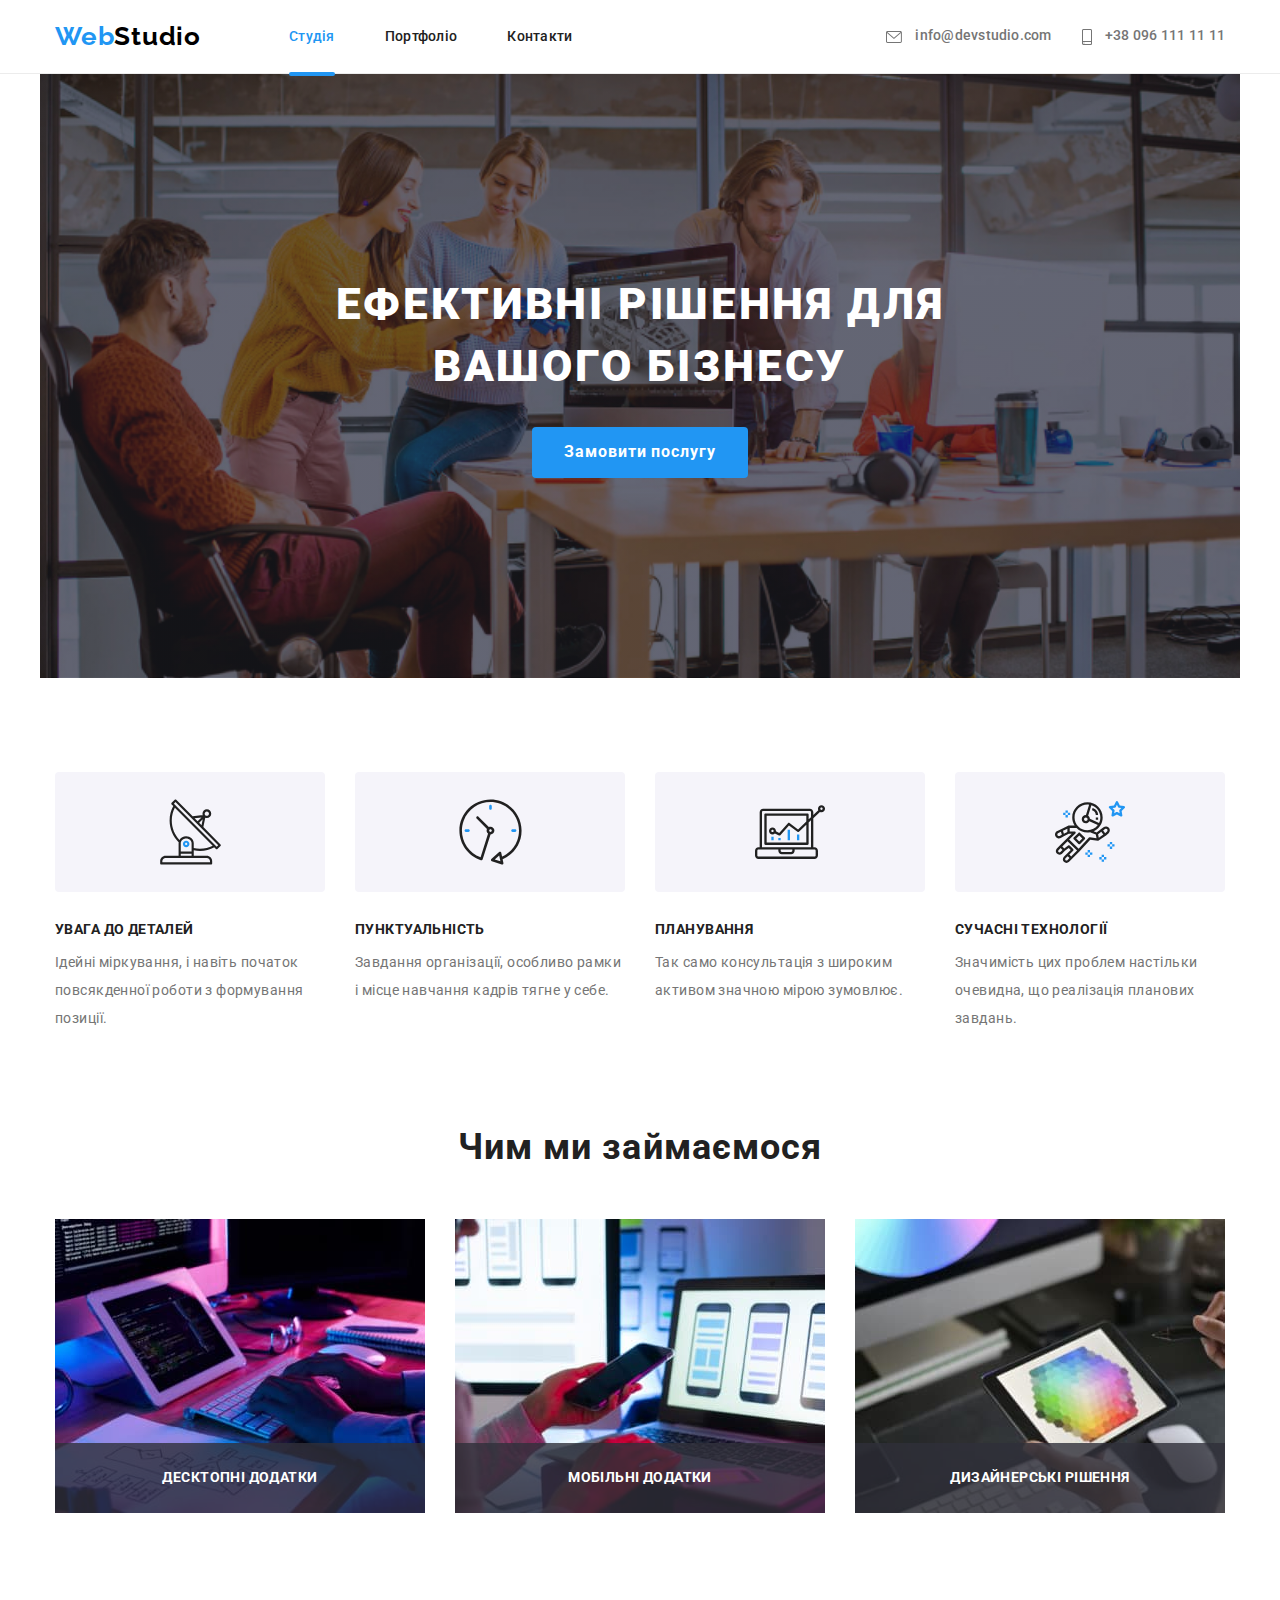
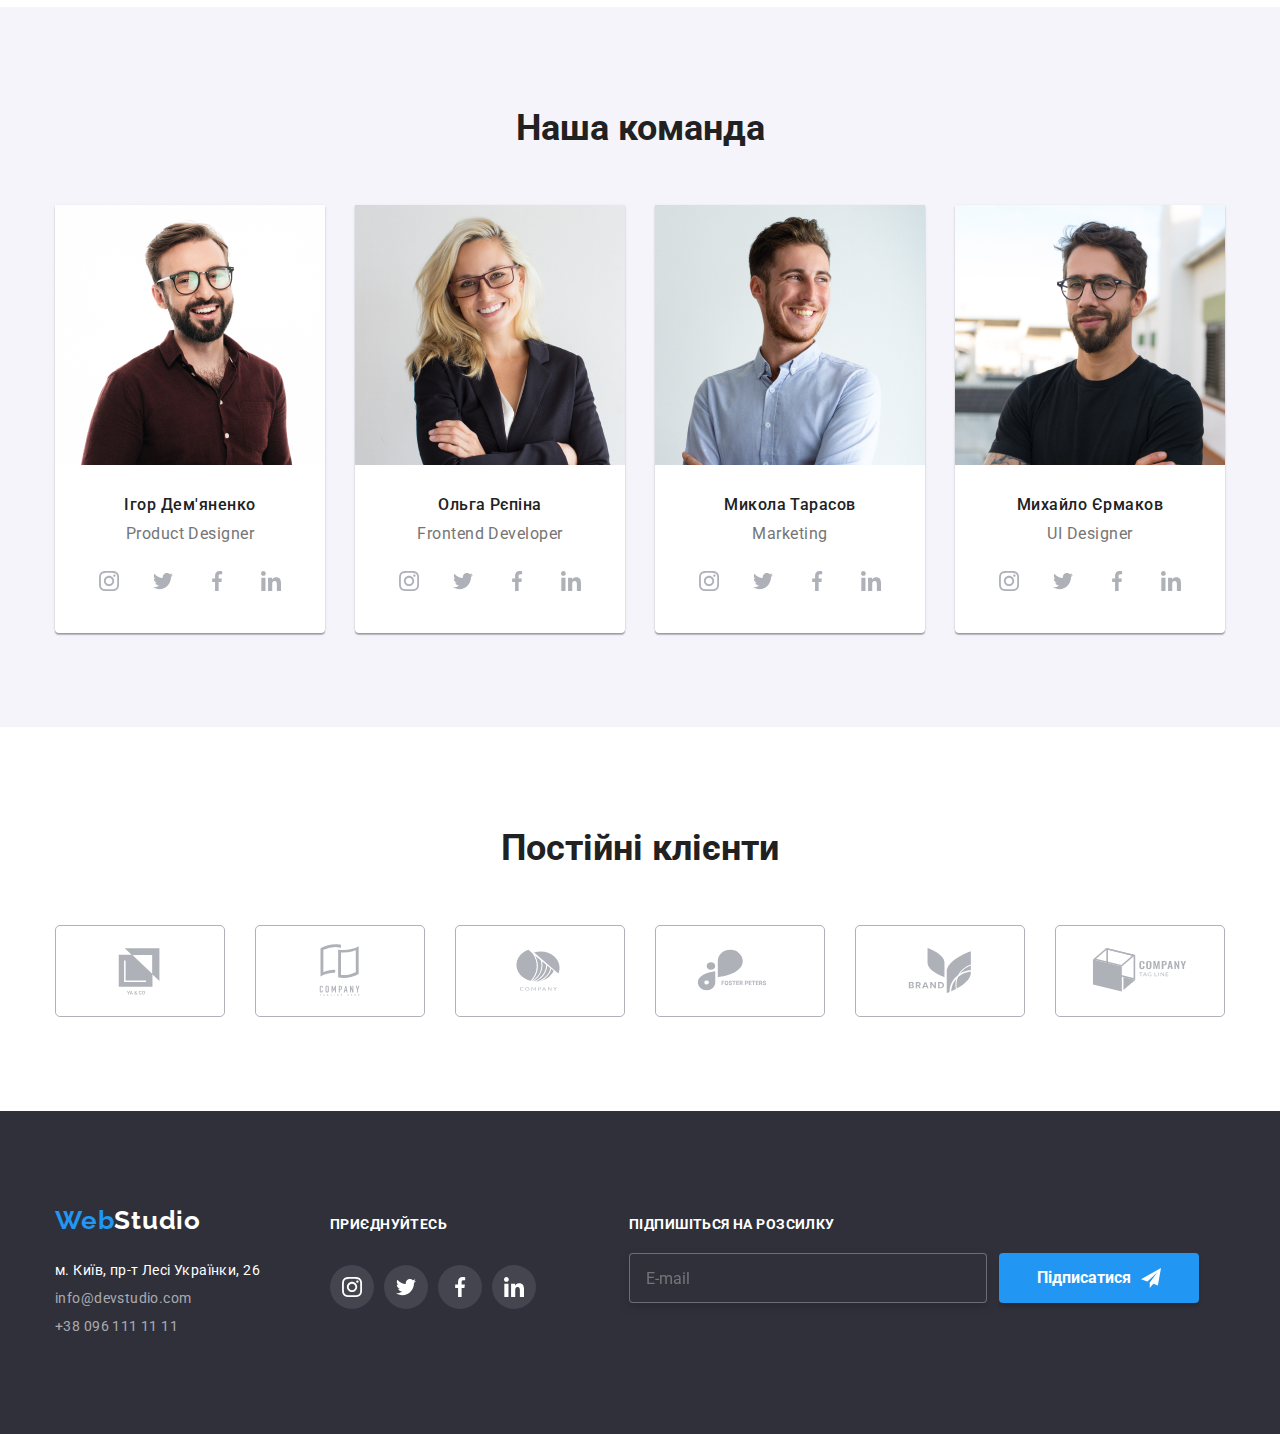
==== commit a09ef08d: "qwe" ====
--- a/index.html
+++ b/index.html
@@ -65,7 +65,7 @@
 
     <!-- Main -->
     <!-- hero -->
-
+<main>
     <section class="hero">
       <h1 class="hero__title">
         Ефективні рішення для <br />
@@ -172,25 +172,22 @@
             <li class="cards-list__position">
          <picture>
               <source
-                  srcset="
-                    ./images/members-1-desktop-1x.jpg 1x,
-                    ./images/members-1-desktop-2x@2x.jpg 2x
+                  srcset="./images/members-1-desktop-1x.jpg 1x,
+                    ./images/members-1-desktop-2x.jpg 2x
                   "
                   media="(min-width: 1200px)"
                 />
               
                 <source
-                  srcset="
-                    ./images/members-1-planshet-1x.jpg 1x,
-                    ./images/members-1-planshet-2x@2x.jpg 2x
+                  srcset="./images/members-1-planshet-1x.jpg 1x,
+                    ./images/members-1-planshet-2x.jpg 2x
                   "
                   media="(min-width: 768px)"
                 />
               
                 <source
-                  srcset="
-                    ./images/members-1-phone-1x.jpg 1x,
-                    ./images/members-1-phone-2x@2x.jpg 2x
+                  srcset="./images/members-1-phone-1x.jpg 1x,
+                    ./images/members-1-phone-2x.jpg 2x
                   "
                 
                 />
@@ -241,23 +238,21 @@
               <picture>
               <source
                   srcset="./images/members-2-desktop-1x.jpg 1x,
-                          ./images/members-2-desktop-2x@2x.jpg 2x
+                          ./images/members-2-desktop-2x.jpg 2x
                   "
                   media="(min-width: 1200px)"
                 />
               
                 <source
-                  srcset="
-                    ./images/members-2-planshet-1x.jpg   1x,
-                    ./images/members-2-planshet-2x@2x.jpg 2x
+                  srcset="./images/members-2-planshet-1x.jpg   1x,
+                    ./images/members-2-planshet-2x.jpg 2x
                   "
                   media="(min-width: 768px)"
                 />
               
                 <source
-                  srcset="
-                    ./images/members-2-phone-1x.jpg  1x,
-                    ./images/members-2-phone-2x@2x.jpg 2x
+                  srcset="./images/members-2-phone-1x.jpg  1x,
+                    ./images/members-2-phone-2x.jpg 2x
                   "
                 
                 />
@@ -306,25 +301,22 @@
             <li class="cards-list__position">
               <picture>
               <source
-                  srcset="
-                    ./images/members-3-desktop-1x.jpg 1x,
-                    ./images/members-3-desktop-2x@2x.jpg 2x
+                  srcset="./images/members-3-desktop-1x.jpg 1x,
+                    ./images/members-3-desktop-2x.jpg 2x
                   "
                   media="(min-width: 1200px)"
                 />
               
                 <source
-                  srcset="
-                    ./images/members-3-planshet-1x.jpg 1x,
-                    ./images/members-3-planshet-2x@2x.jpg 2x
+                  srcset="./images/members-3-planshet-1x.jpg 1x,
+                    ./images/members-3-planshet-2x.jpg 2x
                   "
                   media="(min-width: 768px)"
                 />
               
                 <source
-                  srcset="
-                    ./images/members-3-phone-1x.jpg 1x,
-                    ./images/members-3-phone-2x@2x.jpg 2x
+                  srcset="./images/members-3-phone-1x.jpg 1x,
+                  ./images/members-3-phone-2x.jpg 2x
                   "
                 
                 />
@@ -373,23 +365,22 @@
             <li class="cards-list__position">
               <picture>
               <source
-                  srcset="
-                    ./images/members-4-desktop-1x.jpg 1x,
-                    ./images/members-4-desktop-2x@2x.jpg 2x
+                  srcset="./images/members-4-desktop-1x.jpg 1x,
+                  ./images/members-4-desktop-2x.jpg 2x
                   "
                   media="(min-width: 1200px)"
                 />
               
                 <source
                   srcset="./images/members-4-planshet-1x.jpg 1x,
-                    ./images/members-4-planshet-2x@2x.jpg 2x
+                    ./images/members-4-planshet-2x.jpg 2x
                   "
                   media="(min-width: 768px)"
                 />
               
                 <source
                   srcset="./images/members-4-phone-1x.jpg 1x,
-                  ./images/members-4-phone-2x@2x.jpg 2x
+                  ./images/members-4-phone-2x.jpg 2x
                   "
                 
                 />
--- a/css/main.min.css
+++ b/css/main.min.css
@@ -1 +1 @@
-*,*::before,*::after{-webkit-box-sizing:border-box;box-sizing:border-box}h1,h2,h3,h4,h5,h6,p,ul{margin:0;padding:0}body{color:#757575;background-color:#fff;font-family:"Roboto",sans-serif;font-size:16px;font-weight:400;line-height:1.5}.container{margin-left:auto;margin-right:auto;padding-left:15px;padding-right:15px}@media screen and (min-width: 480px){.container{width:480px}}@media screen and (min-width: 768px){.container{width:768px}}@media screen and (min-width: 1200px){.container{width:1200px}}ul{list-style:none}header{background-color:#fff;font-weight:500;line-height:1.2}img{display:block;width:100%;height:auto;-o-object-fit:cover;object-fit:cover}a{text-decoration:none}.visually-hidden{position:absolute;white-space:nowrap;width:1px;height:1px;overflow:hidden;border:0;padding:0;clip:rect(0 0 0 0);-webkit-clip-path:inset(50%);clip-path:inset(50%);margin:-1px}.element{display:-webkit-box;display:-ms-flexbox;display:flex}.border{border-bottom:1px solid #ececec}.logo-studio{display:-webkit-box;display:-ms-flexbox;display:flex;-webkit-box-align:center;-ms-flex-align:center;align-items:center;color:#000;font-family:"Raleway",sans-serif;font-weight:700;font-size:24px;line-height:1.2;letter-spacing:.03em}.logo-studio__text{color:#2196f3}.site-nav__link{display:block;color:#212121;text-decoration:none;padding-top:36px;padding-bottom:36px;-webkit-transition:color 250ms cubic-bezier(0.4, 0, 0.2, 1);transition:color 250ms cubic-bezier(0.4, 0, 0.2, 1)}.site-nav__link:hover,.site-nav__link:focus{color:#2196f3}.site-nav__link--current{position:relative;color:#2196f3}.site-nav__link--current::after{position:absolute;left:0px;bottom:-1px;display:block;content:"";width:100%;height:4px;background-color:#2196f3;border-radius:2px}.site-nav{display:none;font-weight:500;font-size:14px;line-height:1.14;letter-spacing:.02em;margin-left:94px;gap:50px}.contact-link{display:none;-webkit-box-align:center;-ms-flex-align:center;align-items:center;margin-left:auto;padding-top:36px;padding-bottom:36px;font-weight:500;font-size:12px;line-height:1.17;letter-spacing:.02em}.contact-link__mail{-webkit-transition:color 250ms cubic-bezier(0.4, 0, 0.2, 1);transition:color 250ms cubic-bezier(0.4, 0, 0.2, 1)}.contact-link__phone{-webkit-transition:color 250ms cubic-bezier(0.4, 0, 0.2, 1);transition:color 250ms cubic-bezier(0.4, 0, 0.2, 1)}.contact-link__item+.contact-link__item{margin-left:40px}.contact-link__mail,.contact-link__phone{color:inherit;text-decoration:none}.contact-link__mail:hover,.contact-link__mail:focus{color:#2196f3}.contact-link__phone:hover,.contact-link__phone:focus{color:#2196f3}.header-flex{display:-webkit-box;display:-ms-flexbox;display:flex;-webkit-box-pack:justify;-ms-flex-pack:justify;justify-content:space-between;-webkit-box-flex:1;-ms-flex-positive:1;flex-grow:1}.contact-link__icon-envelope{vertical-align:middle;margin-right:10px;fill:currentColor}.hero{background-size:cover;background-position:center;background-repeat:no-repeat;text-align:center;padding:118px 0;margin:0 auto;background-image:url("../images/Hero-phone-1x.jpg"),-webkit-gradient(linear, left top, left bottom, from(rgba(47, 48, 58, 0.4)), to(rgba(47, 48, 58, 0.4)));background-image:url("../images/Hero-phone-1x.jpg"),linear-gradient(rgba(47, 48, 58, 0.4), rgba(47, 48, 58, 0.4));background-size:cover}@media(-webkit-min-device-pixel-ratio: 2), (min-resolution: 2dppx){.hero{background-image:url("../images/Hero-phone-2x.jpg")}}.hero__title{margin-bottom:30px;color:#fff;font-weight:900;font-size:26px;line-height:1.4;letter-spacing:.06em;text-transform:uppercase;max-width:696px;margin-left:auto;margin-right:auto}.hero__button{display:inline-block;min-width:216px;border-radius:4px;padding:10px 32px;color:#fff;background-color:#2196f3;border:none;font-family:inherit;font-weight:700;font-size:16px;line-height:1.9;letter-spacing:.06em;cursor:pointer;-webkit-transition:background-color 250ms cubic-bezier(0.4, 0, 0.2, 1);transition:background-color 250ms cubic-bezier(0.4, 0, 0.2, 1)}.hero__button:hover,.hero__button:focus{background-color:#188ce8}.section{padding-top:60px;padding-bottom:60px}.section-list{display:-webkit-box;display:-ms-flexbox;display:flex;-webkit-box-orient:vertical;-webkit-box-direction:normal;-ms-flex-direction:column;flex-direction:column}@media screen and (max-width: 767px){.section-list__item:not(:last-child){margin-bottom:30px}}.section-list__title{margin-bottom:10px;text-align:center;color:#212121;font-size:14px;line-height:1.14;letter-spacing:.03em;text-transform:uppercase}.section-list__caption{margin-bottom:0px;font-size:14px;line-height:2;letter-spacing:.03em}.button-features{display:-webkit-box;display:-ms-flexbox;display:flex;-webkit-box-align:center;-ms-flex-align:center;align-items:center;-webkit-box-pack:center;-ms-flex-pack:center;justify-content:center;width:100%;background-color:#f5f4fa;height:120px;border:none;margin-bottom:30px;border:4px;border-radius:4px}.doing{display:none;padding-bottom:94px}.doing-list{display:-webkit-box;display:-ms-flexbox;display:flex;gap:30px}.doing-list__item{position:relative;width:calc((100% - 60px)/3)}.doing__title{text-align:center;font-size:36px;line-height:1.2;text-align:center;letter-spacing:.03em;margin-bottom:50px;color:#212121}.doing-list__title{width:100%;height:70px;background-color:rgba(47,48,58,.8);position:absolute;bottom:-17%;display:-webkit-box;display:-ms-flexbox;display:flex;-webkit-box-align:center;-ms-flex-align:center;align-items:center;-webkit-box-pack:center;-ms-flex-pack:center;justify-content:center}.doing-list__caption{font-weight:700;font-size:14px;line-height:1.2;letter-spacing:.03em;color:#fff;text-transform:uppercase;text-align:center}.doing-list__title{margin-bottom:50px;color:#212121;font-size:36px;line-height:1.17;letter-spacing:.03em}.cards-list{display:-webkit-box;display:-ms-flexbox;display:flex;-webkit-box-orient:vertical;-webkit-box-direction:normal;-ms-flex-direction:column;flex-direction:column;gap:30px;-webkit-box-align:center;-ms-flex-align:center;align-items:center}.members{padding-top:60px;padding-bottom:60px;background-color:#f5f4fa}.members__title{margin-bottom:30px;text-align:center;color:#212121;font-size:36px}.cards-list__info{padding-top:30px;padding-bottom:30px}.cards-list__name{text-align:center;margin-bottom:10px;color:#212121;font-weight:500;font-size:16px;line-height:1.2;letter-spacing:.03em}.cards-list__position{width:calc((100% - 30px)/1);background-color:#fff;-webkit-box-shadow:0px 1px 3px rgba(0,0,0,.12),0px 1px 1px rgba(0,0,0,.14),0px 2px 1px rgba(0,0,0,.2);box-shadow:0px 1px 3px rgba(0,0,0,.12),0px 1px 1px rgba(0,0,0,.14),0px 2px 1px rgba(0,0,0,.2);border-radius:0px 0px 4px 4px}.cards-list__content{text-align:center;font-size:16px;line-height:1.2;letter-spacing:.03em;margin-bottom:16px}.soc-list{display:-webkit-box;display:-ms-flexbox;display:flex;-webkit-box-pack:center;-ms-flex-pack:center;justify-content:center;gap:10px}.soc-list__link{width:44px;height:44px;display:-webkit-box;display:-ms-flexbox;display:flex;-webkit-box-align:center;-ms-flex-align:center;align-items:center;-webkit-box-pack:center;-ms-flex-pack:center;justify-content:center;border-radius:50%;-webkit-transition:background-color 250ms cubic-bezier(0.4, 0, 0.2, 1);transition:background-color 250ms cubic-bezier(0.4, 0, 0.2, 1)}.soc-list__icon{fill:#afb1b8;-webkit-transition:fill 250ms cubic-bezier(0.4, 0, 0.2, 1);transition:fill 250ms cubic-bezier(0.4, 0, 0.2, 1)}.soc-list__link:hover,.soc-list__link:focus{background-color:#2196f3}.soc-list__link:hover .soc-list__icon,.soc-list__link:focus .soc-list__icon{fill:#fff}.clients-title{margin-bottom:50px;text-align:center;color:#212121;font-size:36px}.clients{padding-top:60px;padding-bottom:60px}.clients-list__item{width:calc((100% - 30px)/2)}.clients-list__link{width:100%;height:92px;border:1px solid #afb1b8;display:-webkit-box;display:-ms-flexbox;display:flex;-webkit-box-align:center;-ms-flex-align:center;align-items:center;-webkit-box-pack:center;-ms-flex-pack:center;justify-content:center;border-radius:5px;fill:#afb1b8;-webkit-transition:border-color 250ms cubic-bezier(0.4, 0, 0.2, 1),fill 500ms cubic-bezier(0.4, 0, 0.2, 1);transition:border-color 250ms cubic-bezier(0.4, 0, 0.2, 1),fill 500ms cubic-bezier(0.4, 0, 0.2, 1)}.clients-list__link:hover,.clients-list__link:focus{border-color:#2196f3;fill:#2196f3}.clients-list{display:-webkit-box;display:-ms-flexbox;display:flex;gap:30px;-webkit-box-orient:horizontal;-webkit-box-direction:normal;-ms-flex-direction:row;flex-direction:row;-ms-flex-wrap:wrap;flex-wrap:wrap}.footer{display:block;padding-top:94px;padding-bottom:94px;background-color:#2f303a;margin-left:auto;margin-right:auto}.footer__logo-studio{color:#fff;margin-bottom:20px}.logo-studio__text{color:#2196f3}.footer-meta__info{margin-bottom:9px;color:#fff;font-size:14px;line-height:2;letter-spacing:.03em;font-style:normal;margin-bottom:9px;font-style:normal}.footer-meta__link--upper{margin-bottom:9px}.footer-meta__link{margin-bottom:9px;color:rgba(255,255,255,.6);font-size:14px;line-height:2;letter-spacing:.03em;font-style:normal;-webkit-transition:color 500ms cubic-bezier(0.4, 0, 0.2, 1);transition:color 500ms cubic-bezier(0.4, 0, 0.2, 1)}.footer-meta__link:hover,.footer-meta__link:focus{color:#2196f3}.footer-social__link{display:-webkit-box;display:-ms-flexbox;display:flex;-webkit-box-align:center;-ms-flex-align:center;align-items:center;-webkit-box-pack:center;-ms-flex-pack:center;justify-content:center;width:44px;height:44px;background-color:rgba(255,255,255,.1);border-radius:50%;-webkit-transition:background-color 250ms cubic-bezier(0.4, 0, 0.2, 1);transition:background-color 250ms cubic-bezier(0.4, 0, 0.2, 1)}.footer-social{display:-webkit-box;display:-ms-flexbox;display:flex;-webkit-box-pack:center;-ms-flex-pack:center;justify-content:center;gap:10px}.footer-social__icon{fill:#fff;-webkit-transition:fill 250ms cubic-bezier(0.4, 0, 0.2, 1);transition:fill 250ms cubic-bezier(0.4, 0, 0.2, 1)}.footer-social__link:hover,.footer-social__link:focus{background-color:#2196f3}.footer-general-box{display:-webkit-box;display:-ms-flexbox;display:flex;-webkit-box-align:baseline;-ms-flex-align:baseline;align-items:baseline}.footer-social-title{margin-bottom:32px;color:#fff;font-family:"Roboto",sans-serif;font-weight:700;font-size:14px;line-height:1.2;letter-spacing:.03em}.footer-form{display:-webkit-box;display:-ms-flexbox;display:flex;-webkit-box-align:center;-ms-flex-align:center;align-items:center;-webkit-box-pack:center;-ms-flex-pack:center;justify-content:center}.footer-button{display:-webkit-box;display:-ms-flexbox;display:flex;-webkit-box-pack:center;-ms-flex-pack:center;justify-content:center;-webkit-box-align:center;-ms-flex-align:center;align-items:center;border:none;border-color:#2196f3;margin-left:12px;font-weight:700;width:200px;height:50px;background:#2196f3;-webkit-box-shadow:0px 4px 4px rgba(0,0,0,.15);box-shadow:0px 4px 4px rgba(0,0,0,.15);border-radius:4px;font-size:16px;line-height:1.9;color:#fff}.footer-button__icon{margin-left:10px}.footer-field-label{font-weight:700;font-size:14px;line-height:1.2;letter-spacing:.03em;text-transform:uppercase;color:#fff;margin-bottom:20px}.footer-form__input{padding:15px 16px;background-color:#2f303a;width:358px;height:50px;border:1px solid rgba(255,255,255,.3);-webkit-filter:drop-shadow(0px 4px 4px rgba(0, 0, 0, 0.15));filter:drop-shadow(0px 4px 4px rgba(0, 0, 0, 0.15));border-radius:4px}.footer-form__input:focus,.footer-form__input:hover{border-color:#2196f3;fill:#2196f3}.backdrop{position:fixed;background-color:rgba(0,0,0,.2);top:0;left:0;width:100%;height:100%;opacity:1;-webkit-transition:opacity 250ms cubic-bezier(0.4, 0, 0.2, 1);transition:opacity 250ms cubic-bezier(0.4, 0, 0.2, 1)}.modal{position:absolute;top:50%;left:50%;-webkit-transform:translate(-50%, -50%) scale(1);transform:translate(-50%, -50%) scale(1);border-radius:4px;width:528px;background-color:#fff;-webkit-box-shadow:0px 1px 3px rgba(0,0,0,.12),0px 1px 1px rgba(0,0,0,.14),0px 2px 1px rgba(0,0,0,.2);box-shadow:0px 1px 3px rgba(0,0,0,.12),0px 1px 1px rgba(0,0,0,.14),0px 2px 1px rgba(0,0,0,.2);-webkit-transition:-webkit-transform 250ms cubic-bezier(0.4, 0, 0.2, 1);transition:-webkit-transform 250ms cubic-bezier(0.4, 0, 0.2, 1);transition:transform 250ms cubic-bezier(0.4, 0, 0.2, 1);transition:transform 250ms cubic-bezier(0.4, 0, 0.2, 1), -webkit-transform 250ms cubic-bezier(0.4, 0, 0.2, 1)}.backdrop.is-hidden .modal{-webkit-transform:translate(-50%, -50%) scale(1);transform:translate(-50%, -50%) scale(1)}.backdrop.is-hidden{opacity:0;pointer-events:none}.modal-button{position:absolute;margin:8px;background-color:#fff;border-color:rgba(0,0,0,.1);right:0;top:0;width:30px;height:30px;border-radius:50%}.modal-button:hover,.modal-button:focus .vector-close{fill:#2196f3}.modal-button__close{position:absolute;top:50%;left:50%;-webkit-transform:translate(-50%, -50%);transform:translate(-50%, -50%);cursor:pointer}.js-form__comment-textarea{width:100%;height:120px;resize:none;padding:16px 12px;border:1px solid rgba(33,33,33,.2);border-radius:4px;outline:none;-webkit-transition:border-color 500ms cubic-bezier(0.4, 0, 0.2, 1);transition:border-color 500ms cubic-bezier(0.4, 0, 0.2, 1);margin-bottom:20px;outline:none}.js-form{width:528px;padding-bottom:40px;padding-left:40px;padding-right:40px;padding-top:40px;margin-left:auto;margin-right:auto}.js-form__title{margin-bottom:12px;font-weight:700;font-size:20px;line-height:1.3;text-align:center;letter-spacing:.03em;color:var(--secondary-title-color)}.js-form__field{display:-webkit-box;display:-ms-flexbox;display:flex;-webkit-box-orient:vertical;-webkit-box-direction:normal;-ms-flex-direction:column;flex-direction:column;-webkit-transition:fill 250ms cubic-bezier(0.4, 0, 0.2, 1);transition:fill 250ms cubic-bezier(0.4, 0, 0.2, 1);margin-bottom:10px}.js-form__input{position:relative;border:1px solid rgba(33,33,33,.2);border-radius:4px;width:448px;height:40px;padding-left:40px;background-color:rgba(0,0,0,0);outline:none;-webkit-transition:border-color 250ms cubic-bezier(0.4, 0, 0.2, 1);transition:border-color 250ms cubic-bezier(0.4, 0, 0.2, 1)}.js-form__input:hover,.js-form__comment-textarea:hover,.js-form__input:focus,.js-form__comment-textarea:focus{border-color:#2196f3}.js-form__label{font-size:12px;line-height:1.2;letter-spacing:.01em;margin-bottom:4px}.js-form__icon{position:absolute;top:50%;-webkit-transform:translateY(-50%);transform:translateY(-50%);left:14px;-webkit-transition:fill 250ms cubic-bezier(0.4, 0, 0.2, 1);transition:fill 250ms cubic-bezier(0.4, 0, 0.2, 1);z-index:-1;pointer-events:none}.js-form__input:hover+.js-form__icon,.js-form__input:focus+.js-form__icon{fill:#2196f3}.js-form__relative-for-svg{position:relative}.form-submit-button{display:block;margin:0 auto;font-family:inherit;font-weight:700;font-size:16px;line-height:1.9;letter-spacing:.06em;border:none;width:200px;cursor:pointer;height:50px;background-color:#2196f3;border-radius:4px;color:#fff;border-color:#2196f3;-webkit-transition:background-color 250ms cubic-bezier(0.4, 0, 0.2, 1);transition:background-color 250ms cubic-bezier(0.4, 0, 0.2, 1)}.form-submit-button:focus,.form-submit-button:hover{background-color:#188ce8}.js-checkbox__link{color:#2196f3;text-decoration:underline;margin-left:3px}.js-checkbox__input{-webkit-appearance:none;-moz-appearance:none;appearance:none}.js-checkbox__input:checked+.js-checkbox__check-mark{background-color:#2196f3;background-size:contain;background-origin:border-box;border:none}.js-checkbox__check-mark{display:-webkit-box;display:-ms-flexbox;display:flex;width:16px;height:15px;border:3px solid #212121;border-radius:3px;margin-right:9px}.js-checkbox{margin-bottom:30px}.js-checkbox__label{display:-webkit-box;display:-ms-flexbox;display:flex;-webkit-box-align:center;-ms-flex-align:center;align-items:center;-webkit-box-pack:center;-ms-flex-pack:center;justify-content:center}.buttons-set__item{display:block;border-radius:4px;border:rgba(0,0,0,0);min-width:73px;padding:6px 22px;color:var(--secondary-title-color);background-color:#f5f4fa;-webkit-box-shadow:0px,2px rgba(0,0,0,.12);box-shadow:0px,2px rgba(0,0,0,.12);font-family:inherit;font-weight:500;font-size:16px;line-height:1.6;text-align:center;letter-spacing:.03em;cursor:pointer;-webkit-transition:background-color 250ms cubic-bezier(0.4, 0, 0.2, 1),color 250ms cubic-bezier(0.4, 0, 0.2, 1),-webkit-box-shadow 250ms cubic-bezier(0.4, 0, 0.2, 1);transition:background-color 250ms cubic-bezier(0.4, 0, 0.2, 1),color 250ms cubic-bezier(0.4, 0, 0.2, 1),-webkit-box-shadow 250ms cubic-bezier(0.4, 0, 0.2, 1);transition:background-color 250ms cubic-bezier(0.4, 0, 0.2, 1),color 250ms cubic-bezier(0.4, 0, 0.2, 1),box-shadow 250ms cubic-bezier(0.4, 0, 0.2, 1);transition:background-color 250ms cubic-bezier(0.4, 0, 0.2, 1),color 250ms cubic-bezier(0.4, 0, 0.2, 1),box-shadow 250ms cubic-bezier(0.4, 0, 0.2, 1),-webkit-box-shadow 250ms cubic-bezier(0.4, 0, 0.2, 1)}.buttons-set__item:hover,.buttons-set__item:focus{color:#fff;background-color:#2196f3;-webkit-box-shadow:0px 3px 1px rgba(0,0,0,.1),0px 1px 2px rgba(0,0,0,.08),0px 2px 2px rgba(0,0,0,.12);box-shadow:0px 3px 1px rgba(0,0,0,.1),0px 1px 2px rgba(0,0,0,.08),0px 2px 2px rgba(0,0,0,.12)}.buttons-set{display:-webkit-box;display:-ms-flexbox;display:flex;gap:8px;margin-top:0px;margin-bottom:50px;padding:0px;-webkit-box-pack:center;-ms-flex-pack:center;justify-content:center}.promo{padding-top:94px;padding-bottom:94px;background-color:#fff}.cards-set{display:-webkit-box;display:-ms-flexbox;display:flex;-ms-flex-wrap:wrap;flex-wrap:wrap;gap:30px;margin-top:0px;margin-bottom:0px;padding:0px}.cards-set__item{background-color:#fff;width:370px;border:1px solid;color:#eee}.cards-set__link{display:block;-webkit-transition:-webkit-box-shadow 250ms cubic-bezier(0.4, 0, 0.2, 1);transition:-webkit-box-shadow 250ms cubic-bezier(0.4, 0, 0.2, 1);transition:box-shadow 250ms cubic-bezier(0.4, 0, 0.2, 1);transition:box-shadow 250ms cubic-bezier(0.4, 0, 0.2, 1), -webkit-box-shadow 250ms cubic-bezier(0.4, 0, 0.2, 1)}.cards-set__link:hover,.cards-set__link:focus{-webkit-box-shadow:0px 1px 1px rgba(0,0,0,.12),0px 4px 4px rgba(0,0,0,.06),1px 4px 6px rgba(0,0,0,.16);box-shadow:0px 1px 1px rgba(0,0,0,.12),0px 4px 4px rgba(0,0,0,.06),1px 4px 6px rgba(0,0,0,.16)}.cards-set__thumb{position:relative;overflow:hidden}.cards-set__thumb::before{position:absolute;display:inline-block;content:"";width:100%;height:100%;background-color:rgba(33,150,243,.9);-webkit-transform:translateY(100%);transform:translateY(100%);-webkit-transition:-webkit-transform 250ms cubic-bezier(0.4, 0, 0.2, 1);transition:-webkit-transform 250ms cubic-bezier(0.4, 0, 0.2, 1);transition:transform 250ms cubic-bezier(0.4, 0, 0.2, 1);transition:transform 250ms cubic-bezier(0.4, 0, 0.2, 1), -webkit-transform 250ms cubic-bezier(0.4, 0, 0.2, 1)}.cards-set__description{position:absolute;width:100%;height:100%;padding:63px 24px;top:50%;left:50%;-webkit-transform:translate(-50%, -50%);transform:translate(-50%, -50%);opacity:0;font-family:"Roboto";font-style:normal;font-weight:400;font-size:18px;line-height:1.6;letter-spacing:.03em;color:#fff;-webkit-transition:opacity 250ms cubic-bezier(0.4, 0, 0.2, 1);transition:opacity 250ms cubic-bezier(0.4, 0, 0.2, 1)}.cards-set__caption{color:#212121;text-decoration:none;font-size:18px;line-height:2;letter-spacing:.06em;margin-bottom:4px}.cards-set__part{padding:20px 24px}.cards-set__title{color:#757575;font-size:16px;line-height:1.9;letter-spacing:.03em}.cards-set__item:hover .cards-set__thumb::before,.cards-set__item:focus .cards-set__thumb::before{-webkit-transform:translateY(0%);transform:translateY(0%)}.cards-set__item:hover .cards-set__description,.cards-set__item:focus .cards-set__description{opacity:1}.mobile-menu{position:fixed;top:0;left:0;width:480px;overflow:hidden;background-color:#fff;padding:40px 48px;display:none;-webkit-box-shadow:0px 4px 8px rgba(0,0,0,.04),0px 2px 4px rgba(0,0,0,.08),0px 1px 3px rgba(0,0,0,.16);box-shadow:0px 4px 8px rgba(0,0,0,.04),0px 2px 4px rgba(0,0,0,.08),0px 1px 3px rgba(0,0,0,.16)}.mobile-menu.is-open{display:-webkit-box;display:-ms-flexbox;display:flex}.mobile-menu__close-button{position:absolute;top:21px;right:25px;border:none;background-color:#fff}.mobile-menu__item:not(:last-child){margin-bottom:35px}.mobile-menu__link.mobile-menu__link--current{color:#2196f3}.mobile-menu__nav{margin-bottom:302px}.mobile-menu__link{font-weight:500;font-size:40px;line-height:1.18;letter-spacing:.02em;margin-bottom:35px;color:#212121}.mobile-contact__phone{text-decoration:none;font-weight:500;font-size:34px;line-height:1.8;color:#2196f3;margin-bottom:32px}.mobile-contact__mail{font-weight:500;font-size:24px;line-height:1.17;letter-spacing:.02em;color:#757575}.mobile-box-two{margin-bottom:64px}.mobile-soc__line{width:22px;height:0px;color:#2196f3;border:1px solid rgba(33,33,33,.2);-webkit-transform:rotate(90deg);transform:rotate(90deg);margin-left:10px;margin-right:10px}.mobile-soc{display:-webkit-box;display:-ms-flexbox;display:flex;-webkit-box-align:center;-ms-flex-align:center;align-items:center}.mobile-soc__link{font-weight:500;font-size:18px;line-height:1.22;letter-spacing:.02em;color:#2196f3}.mobile-soc__icon{fill:#2196f3}.mobile-menu__close-button:hover .mobile-menu__icon{fill:#2196f3}.border__burger-menu{border:none;background-color:#fff}.border__burger-menu:hover,.border__burger-menu:focus .border__icon{fill:#2196f3}@media screen and (min-width: 768px){.header-flex{padding-top:21px;padding-bottom:21px;-webkit-box-align:center;-ms-flex-align:center;align-items:center}}@media screen and (min-width: 768px){.header-flex{-webkit-box-flex:0;-ms-flex-positive:0;flex-grow:0}}@media screen and (min-width: 480px){.site-nav__link--current::after{bottom:-31px}}@media screen and (min-width: 768px){.border__burger-menu{display:none}}@media screen and (min-width: 768px){.site-nav{display:-webkit-box;display:-ms-flexbox;display:flex;margin-left:88px}}@media screen and (min-width: 768px){.site-nav__link{padding:0}}@media screen and (min-width: 768px){.contact-link{display:-webkit-box;display:-ms-flexbox;display:flex;-webkit-box-orient:vertical;-webkit-box-direction:normal;-ms-flex-direction:column;flex-direction:column;gap:10px;margin-left:auto;-webkit-box-align:baseline;-ms-flex-align:baseline;align-items:baseline;font-size:12px;padding:0}}@media screen and (min-width: 768px){.element{-webkit-box-align:center;-ms-flex-align:center;align-items:center}}@media screen and (min-width: 768px){.contact-link__item+.contact-link__item{margin-left:0px}}@media screen and (min-width: 1200px){.contact-link{-webkit-box-orient:inherit;-webkit-box-direction:inherit;-ms-flex-direction:inherit;flex-direction:inherit;gap:30px}}@media screen and (min-width: 1200px){.contact-link__mail,.contact-link__phone{font-size:14px;line-height:1.14}}@media screen and (min-width: 1200px){.logo-studio{font-size:26px}}@media(min-width: 768px){.hero{background-image:-webkit-gradient(linear, left top, left bottom, from(rgba(47, 48, 58, 0.4)), to(rgba(47, 48, 58, 0.4))),url("../../images/Hero-tablet-1x.jpg");background-image:linear-gradient(rgba(47, 48, 58, 0.4), rgba(47, 48, 58, 0.4)),url("../../images/Hero-tablet-1x.jpg")}}@media(min-width: 768px)and (-webkit-min-device-pixel-ratio: 2),(min-width: 768px)and (min-resolution: 2dppx),(min-width: 768px)and (min-device-pixel-ratio: 2),(min-width: 768px)and (min-resolution: 192dpi){.hero{background-image:-webkit-gradient(linear, left top, left bottom, from(rgba(47, 48, 58, 0.4)), to(rgba(47, 48, 58, 0.4))),url("../../images/Hero-tablet-2x.jpg");background-image:linear-gradient(rgba(47, 48, 58, 0.4), rgba(47, 48, 58, 0.4)),url("../../images/Hero-tablet-2x.jpg")}}@media(min-width: 1200px){.hero{background-image:-webkit-gradient(linear, left top, left bottom, from(rgba(47, 48, 58, 0.4)), to(rgba(47, 48, 58, 0.4))),url("../../images/Hero-desktop-1x.jpg");background-image:linear-gradient(rgba(47, 48, 58, 0.4), rgba(47, 48, 58, 0.4)),url("../../images/Hero-desktop-1x.jpg")}}@media(min-width: 1200px)and (-webkit-min-device-pixel-ratio: 2),(min-width: 1200px)and (min-resolution: 2dppx),(min-width: 1200px)and (min-device-pixel-ratio: 2),(min-width: 1200px)and (min-resolution: 192dpi){.hero{background-image:-webkit-gradient(linear, left top, left bottom, from(rgba(47, 48, 58, 0.4)), to(rgba(47, 48, 58, 0.4))),url("../../images/Hero-desktop-2x.jpg");background-image:linear-gradient(rgba(47, 48, 58, 0.4), rgba(47, 48, 58, 0.4)),url("../../images/Hero-desktop-2x.jpg")}}@media(min-width: 1200px){.hero{padding:200px 0}}@media(min-width: 1200px){.hero__title{font-size:44px}}@media screen and (min-width: 768px){.section-list{margin:-15px}}@media screen and (min-width: 768px){.section-list__item{width:calc((100% - 60px)/2);margin:15px}}@media screen and (min-width: 1200px){.section-list__item{width:calc((100% - 90px)/4)}}@media screen and (min-width: 768px){.section-list{-webkit-box-orient:horizontal;-webkit-box-direction:normal;-ms-flex-direction:row;flex-direction:row;-ms-flex-wrap:wrap;flex-wrap:wrap}}@media screen and (min-width: 1200px){.section-list{-webkit-box-orient:horizontal;-webkit-box-direction:normal;-ms-flex-direction:row;flex-direction:row;-ms-flex-wrap:nowrap;flex-wrap:nowrap}}@media screen and (min-width: 1200px){.section{padding-top:94px;padding-bottom:94px}}@media screen and (min-width: 1200px){.doing{display:block}}@media screen and (min-width: 768px){.cards-list{-webkit-box-orient:horizontal;-webkit-box-direction:normal;-ms-flex-direction:row;flex-direction:row;-ms-flex-wrap:wrap;flex-wrap:wrap}.cards-list__position{width:calc((100% - 60px)/2)}}@media screen and (min-width: 1200px){.cards-list{-webkit-box-orient:horizontal;-webkit-box-direction:normal;-ms-flex-direction:row;flex-direction:row}.cards-list__position{width:calc((100% - 90px)/4)}.members{padding-top:94px;padding-bottom:94px}.members__title{margin-bottom:50px}}@media screen and (min-width: 768px){.clients-list__item{width:calc((100% - 60px)/3)}}@media screen and (min-width: 1200px){.clients{padding-top:94px;padding-bottom:94px}.clients-list__item{width:calc((100% - 150px)/6)}}@media screen and (max-width: 767px){.footer{padding-top:60px;padding-bottom:60px}.footer-box-one{width:100%}.footer-general-box{-webkit-box-orient:vertical;-webkit-box-direction:normal;-ms-flex-direction:column;flex-direction:column}.footer-social-title{text-align:center}.footer-box-two{width:100%;margin-bottom:60px}.logo-studio.footer__logo-studio{-webkit-box-pack:center;-ms-flex-pack:center;justify-content:center}.adress-link{text-align:center;margin-bottom:50px}.footer-form{-webkit-box-orient:vertical;-webkit-box-direction:normal;-ms-flex-direction:column;flex-direction:column}.footer-form__input{width:100%;margin-bottom:20px}.footer-form__field{width:100%}.footer-three-box{width:100%}.footer-field-label{text-align:center}.footer-button{margin-left:0px}}@media screen and (min-width: 768px)and (max-width: 1199px){.footer-general-box{display:-webkit-box;display:-ms-flexbox;display:flex;-webkit-box-orient:horizontal;-webkit-box-direction:normal;-ms-flex-direction:row;flex-direction:row;-ms-flex-wrap:wrap;flex-wrap:wrap;-webkit-box-pack:justify;-ms-flex-pack:justify;justify-content:space-between}.footer-social-title{text-align:center}.logo-studio.footer__logo-studio{-webkit-box-pack:center;-ms-flex-pack:center;justify-content:center}.footer-meta{text-align:center}.footer-three-box{margin-top:60px;margin-left:auto;margin-right:auto}.footer-three-box .footer-field-label{text-align:center}.footer-form{-webkit-box-orient:vertical;-webkit-box-direction:normal;-ms-flex-direction:column;flex-direction:column}.footer-form__input{margin-bottom:30px}.footer-form__field{width:100%}}@media screen and (min-width: 1200px){.footer-box-two{margin-left:70px}.footer-three-box{margin-left:93px}}/*# sourceMappingURL=main.min.css.map */+*,*::before,*::after{-webkit-box-sizing:border-box;box-sizing:border-box}h1,h2,h3,h4,h5,h6,p,ul{margin:0;padding:0}body{color:#757575;background-color:#fff;font-family:"Roboto",sans-serif;font-size:16px;font-weight:400;line-height:1.5}.container{margin-left:auto;margin-right:auto;padding-left:15px;padding-right:15px}@media screen and (min-width: 480px){.container{width:480px}}@media screen and (min-width: 768px){.container{width:768px}}@media screen and (min-width: 1200px){.container{width:1200px}}@media screen and (min-width: 480px){.hero{width:480px}}@media screen and (min-width: 768px){.hero{width:768px}}@media screen and (min-width: 1200px){.hero{width:1200px}}ul{list-style:none}header{background-color:#fff;font-weight:500;line-height:1.2}img{display:block;width:100%;height:auto;-o-object-fit:cover;object-fit:cover}a{text-decoration:none}.visually-hidden{position:absolute;white-space:nowrap;width:1px;height:1px;overflow:hidden;border:0;padding:0;clip:rect(0 0 0 0);-webkit-clip-path:inset(50%);clip-path:inset(50%);margin:-1px}.element{display:-webkit-box;display:-ms-flexbox;display:flex}.border{border-bottom:1px solid #ececec}.logo-studio{display:-webkit-box;display:-ms-flexbox;display:flex;-webkit-box-align:center;-ms-flex-align:center;align-items:center;color:#000;font-family:"Raleway",sans-serif;font-weight:700;font-size:24px;line-height:1.2;letter-spacing:.03em}.logo-studio__text{color:#2196f3}.site-nav__link{display:block;color:#212121;text-decoration:none;padding-top:36px;padding-bottom:36px;-webkit-transition:color 250ms cubic-bezier(0.4, 0, 0.2, 1);transition:color 250ms cubic-bezier(0.4, 0, 0.2, 1)}.site-nav__link:hover,.site-nav__link:focus{color:#2196f3}.site-nav__link--current{position:relative;color:#2196f3}.site-nav__link--current::after{position:absolute;left:0px;bottom:-1px;display:block;content:"";width:100%;height:4px;background-color:#2196f3;border-radius:2px}.site-nav{display:none;font-weight:500;font-size:14px;line-height:1.14;letter-spacing:.02em;margin-left:94px;gap:50px}.contact-link{display:none;-webkit-box-align:center;-ms-flex-align:center;align-items:center;margin-left:auto;padding-top:36px;padding-bottom:36px;font-weight:500;font-size:12px;line-height:1.17;letter-spacing:.02em}.contact-link__mail{-webkit-transition:color 250ms cubic-bezier(0.4, 0, 0.2, 1);transition:color 250ms cubic-bezier(0.4, 0, 0.2, 1)}.contact-link__phone{-webkit-transition:color 250ms cubic-bezier(0.4, 0, 0.2, 1);transition:color 250ms cubic-bezier(0.4, 0, 0.2, 1)}.contact-link__item+.contact-link__item{margin-left:40px}.contact-link__mail,.contact-link__phone{color:inherit;text-decoration:none}.contact-link__mail:hover,.contact-link__mail:focus{color:#2196f3}.contact-link__phone:hover,.contact-link__phone:focus{color:#2196f3}.header-flex{display:-webkit-box;display:-ms-flexbox;display:flex;-webkit-box-pack:justify;-ms-flex-pack:justify;justify-content:space-between;-webkit-box-flex:1;-ms-flex-positive:1;flex-grow:1}.contact-link__icon-envelope{vertical-align:middle;margin-right:10px;fill:currentColor}.hero{background-size:cover;background-position:center;background-repeat:no-repeat;text-align:center;padding:118px 0;margin:0 auto;background-image:-webkit-gradient(linear, left top, left bottom, from(rgba(47, 48, 58, 0.4)), to(rgba(47, 48, 58, 0.4))),url("../images/Hero-phone-1x.jpg");background-image:linear-gradient(rgba(47, 48, 58, 0.4), rgba(47, 48, 58, 0.4)),url("../images/Hero-phone-1x.jpg");background-size:cover}@media(-webkit-min-device-pixel-ratio: 2),(min-resolution: 2dppx),(min-device-pixel-ratio: 2),(min-resolution: 192dpi){.hero{background-image:-webkit-gradient(linear, left top, left bottom, from(rgba(47, 48, 58, 0.4)), to(rgba(47, 48, 58, 0.4))),url("../images/Hero-phone-2x.jpg");background-image:linear-gradient(rgba(47, 48, 58, 0.4), rgba(47, 48, 58, 0.4)),url("../images/Hero-phone-2x.jpg")}}.hero__title{margin-bottom:30px;color:#fff;font-weight:900;font-size:26px;line-height:1.4;letter-spacing:.06em;text-transform:uppercase;max-width:696px;margin-left:auto;margin-right:auto}.hero__button{display:inline-block;min-width:216px;border-radius:4px;padding:10px 32px;color:#fff;background-color:#2196f3;border:none;font-family:inherit;font-weight:700;font-size:16px;line-height:1.9;letter-spacing:.06em;cursor:pointer;-webkit-transition:background-color 250ms cubic-bezier(0.4, 0, 0.2, 1);transition:background-color 250ms cubic-bezier(0.4, 0, 0.2, 1)}.hero__button:hover,.hero__button:focus{background-color:#188ce8}.section{padding-top:60px;padding-bottom:60px}.section-list{display:-webkit-box;display:-ms-flexbox;display:flex;-webkit-box-orient:vertical;-webkit-box-direction:normal;-ms-flex-direction:column;flex-direction:column}@media screen and (max-width: 767px){.section-list__item:not(:last-child){margin-bottom:30px}}.section-list__title{margin-bottom:10px;color:#212121;font-size:14px;line-height:1.14;letter-spacing:.03em;text-transform:uppercase}.section-list__caption{margin-bottom:0px;font-size:14px;line-height:2;letter-spacing:.03em}.button-features{display:-webkit-box;display:-ms-flexbox;display:flex;-webkit-box-align:center;-ms-flex-align:center;align-items:center;-webkit-box-pack:center;-ms-flex-pack:center;justify-content:center;width:100%;background-color:#f5f4fa;height:120px;border:none;margin-bottom:30px;border:4px;border-radius:4px}.doing{display:none;padding-bottom:94px}.doing-list{display:-webkit-box;display:-ms-flexbox;display:flex;gap:30px}.doing-list__item{position:relative;width:calc((100% - 60px)/3)}.doing__title{text-align:center;font-size:36px;line-height:1.2;text-align:center;letter-spacing:.03em;margin-bottom:50px;color:#212121}.doing-list__title{width:100%;height:70px;background-color:rgba(47,48,58,.8);position:absolute;bottom:-17%;display:-webkit-box;display:-ms-flexbox;display:flex;-webkit-box-align:center;-ms-flex-align:center;align-items:center;-webkit-box-pack:center;-ms-flex-pack:center;justify-content:center}.doing-list__caption{font-weight:700;font-size:14px;line-height:1.2;letter-spacing:.03em;color:#fff;text-transform:uppercase;text-align:center}.doing-list__title{margin-bottom:50px;color:#212121;font-size:36px;line-height:1.17;letter-spacing:.03em}.cards-list{display:-webkit-box;display:-ms-flexbox;display:flex;-webkit-box-orient:vertical;-webkit-box-direction:normal;-ms-flex-direction:column;flex-direction:column;gap:30px;-webkit-box-align:center;-ms-flex-align:center;align-items:center}.members{padding-top:60px;padding-bottom:60px;background-color:#f5f4fa}.members__title{margin-bottom:30px;text-align:center;color:#212121;font-size:36px}.cards-list__info{padding-top:30px;padding-bottom:30px}.cards-list__name{text-align:center;margin-bottom:10px;color:#212121;font-weight:500;font-size:16px;line-height:1.2;letter-spacing:.03em}.cards-list__position{width:calc((100% - 30px)/1);background-color:#fff;-webkit-box-shadow:0px 1px 3px rgba(0,0,0,.12),0px 1px 1px rgba(0,0,0,.14),0px 2px 1px rgba(0,0,0,.2);box-shadow:0px 1px 3px rgba(0,0,0,.12),0px 1px 1px rgba(0,0,0,.14),0px 2px 1px rgba(0,0,0,.2);border-radius:0px 0px 4px 4px}.cards-list__content{text-align:center;font-size:16px;line-height:1.2;letter-spacing:.03em;margin-bottom:16px}.soc-list{display:-webkit-box;display:-ms-flexbox;display:flex;-webkit-box-pack:center;-ms-flex-pack:center;justify-content:center;gap:10px}.soc-list__link{width:44px;height:44px;display:-webkit-box;display:-ms-flexbox;display:flex;-webkit-box-align:center;-ms-flex-align:center;align-items:center;-webkit-box-pack:center;-ms-flex-pack:center;justify-content:center;border-radius:50%;-webkit-transition:background-color 250ms cubic-bezier(0.4, 0, 0.2, 1);transition:background-color 250ms cubic-bezier(0.4, 0, 0.2, 1)}.soc-list__icon{fill:#afb1b8;-webkit-transition:fill 250ms cubic-bezier(0.4, 0, 0.2, 1);transition:fill 250ms cubic-bezier(0.4, 0, 0.2, 1)}.soc-list__link:hover,.soc-list__link:focus{background-color:#2196f3}.soc-list__link:hover .soc-list__icon,.soc-list__link:focus .soc-list__icon{fill:#fff}.clients-title{margin-bottom:50px;text-align:center;color:#212121;font-size:36px}.clients{padding-top:60px;padding-bottom:60px}.clients-list__item{width:calc((100% - 30px)/2)}.clients-list__link{width:100%;height:92px;border:1px solid #afb1b8;display:-webkit-box;display:-ms-flexbox;display:flex;-webkit-box-align:center;-ms-flex-align:center;align-items:center;-webkit-box-pack:center;-ms-flex-pack:center;justify-content:center;border-radius:5px;fill:#afb1b8;-webkit-transition:border-color 250ms cubic-bezier(0.4, 0, 0.2, 1),fill 500ms cubic-bezier(0.4, 0, 0.2, 1);transition:border-color 250ms cubic-bezier(0.4, 0, 0.2, 1),fill 500ms cubic-bezier(0.4, 0, 0.2, 1)}.clients-list__link:hover,.clients-list__link:focus{border-color:#2196f3;fill:#2196f3}.clients-list{display:-webkit-box;display:-ms-flexbox;display:flex;gap:30px;-webkit-box-orient:horizontal;-webkit-box-direction:normal;-ms-flex-direction:row;flex-direction:row;-ms-flex-wrap:wrap;flex-wrap:wrap}.footer{display:block;padding-top:94px;padding-bottom:94px;background-color:#2f303a;margin-left:auto;margin-right:auto}.footer__logo-studio{color:#fff;margin-bottom:20px}.logo-studio__text{color:#2196f3}.footer-meta__info{margin-bottom:9px;color:#fff;font-size:14px;line-height:2;letter-spacing:.03em;font-style:normal;margin-bottom:9px;font-style:normal}.footer-meta__link--upper{margin-bottom:9px}.footer-meta__link{margin-bottom:9px;color:rgba(255,255,255,.6);font-size:14px;line-height:2;letter-spacing:.03em;font-style:normal;-webkit-transition:color 500ms cubic-bezier(0.4, 0, 0.2, 1);transition:color 500ms cubic-bezier(0.4, 0, 0.2, 1)}.footer-meta__link:hover,.footer-meta__link:focus{color:#2196f3}.footer-social__link{display:-webkit-box;display:-ms-flexbox;display:flex;-webkit-box-align:center;-ms-flex-align:center;align-items:center;-webkit-box-pack:center;-ms-flex-pack:center;justify-content:center;width:44px;height:44px;background-color:rgba(255,255,255,.1);border-radius:50%;-webkit-transition:background-color 250ms cubic-bezier(0.4, 0, 0.2, 1);transition:background-color 250ms cubic-bezier(0.4, 0, 0.2, 1)}.footer-social{display:-webkit-box;display:-ms-flexbox;display:flex;-webkit-box-pack:center;-ms-flex-pack:center;justify-content:center;gap:10px}.footer-social__icon{fill:#fff;-webkit-transition:fill 250ms cubic-bezier(0.4, 0, 0.2, 1);transition:fill 250ms cubic-bezier(0.4, 0, 0.2, 1)}.footer-social__link:hover,.footer-social__link:focus{background-color:#2196f3}.footer-general-box{display:-webkit-box;display:-ms-flexbox;display:flex;-webkit-box-align:baseline;-ms-flex-align:baseline;align-items:baseline}.footer-social-title{margin-bottom:32px;color:#fff;font-family:"Roboto",sans-serif;font-weight:700;font-size:14px;line-height:1.2;letter-spacing:.03em}.footer-form{display:-webkit-box;display:-ms-flexbox;display:flex;-webkit-box-align:center;-ms-flex-align:center;align-items:center;-webkit-box-pack:center;-ms-flex-pack:center;justify-content:center}.footer-button{display:-webkit-box;display:-ms-flexbox;display:flex;-webkit-box-pack:center;-ms-flex-pack:center;justify-content:center;-webkit-box-align:center;-ms-flex-align:center;align-items:center;border:none;border-color:#2196f3;margin-left:12px;font-weight:700;width:200px;height:50px;background:#2196f3;-webkit-box-shadow:0px 4px 4px rgba(0,0,0,.15);box-shadow:0px 4px 4px rgba(0,0,0,.15);border-radius:4px;font-size:16px;line-height:1.9;color:#fff}.footer-button__icon{margin-left:10px}.footer-field-label{font-weight:700;font-size:14px;line-height:1.2;letter-spacing:.03em;text-transform:uppercase;color:#fff;margin-bottom:20px}.footer-form__input{padding:15px 16px;background-color:#2f303a;width:358px;height:50px;border:1px solid rgba(255,255,255,.3);-webkit-filter:drop-shadow(0px 4px 4px rgba(0, 0, 0, 0.15));filter:drop-shadow(0px 4px 4px rgba(0, 0, 0, 0.15));border-radius:4px}.footer-form__input:focus,.footer-form__input:hover{border-color:#2196f3;fill:#2196f3}.backdrop{position:fixed;background-color:rgba(0,0,0,.2);top:0;left:0;width:100%;height:100%;opacity:1;-webkit-transition:opacity 250ms cubic-bezier(0.4, 0, 0.2, 1);transition:opacity 250ms cubic-bezier(0.4, 0, 0.2, 1)}.modal{position:absolute;top:50%;left:50%;-webkit-transform:translate(-50%, -50%) scale(1);transform:translate(-50%, -50%) scale(1);border-radius:4px;width:528px;background-color:#fff;-webkit-box-shadow:0px 1px 3px rgba(0,0,0,.12),0px 1px 1px rgba(0,0,0,.14),0px 2px 1px rgba(0,0,0,.2);box-shadow:0px 1px 3px rgba(0,0,0,.12),0px 1px 1px rgba(0,0,0,.14),0px 2px 1px rgba(0,0,0,.2);-webkit-transition:-webkit-transform 250ms cubic-bezier(0.4, 0, 0.2, 1);transition:-webkit-transform 250ms cubic-bezier(0.4, 0, 0.2, 1);transition:transform 250ms cubic-bezier(0.4, 0, 0.2, 1);transition:transform 250ms cubic-bezier(0.4, 0, 0.2, 1), -webkit-transform 250ms cubic-bezier(0.4, 0, 0.2, 1)}.backdrop.is-hidden .modal{-webkit-transform:translate(-50%, -50%) scale(1);transform:translate(-50%, -50%) scale(1)}.backdrop.is-hidden{opacity:0;pointer-events:none}.modal-button{position:absolute;margin:8px;background-color:#fff;border-color:rgba(0,0,0,.1);right:0;top:0;width:30px;height:30px;border-radius:50%}.modal-button:hover,.modal-button:focus .vector-close{fill:#2196f3}.modal-button__close{position:absolute;top:50%;left:50%;-webkit-transform:translate(-50%, -50%);transform:translate(-50%, -50%);cursor:pointer}.js-form__comment-textarea{width:100%;height:120px;resize:none;padding:16px 12px;border:1px solid rgba(33,33,33,.2);border-radius:4px;outline:none;-webkit-transition:border-color 500ms cubic-bezier(0.4, 0, 0.2, 1);transition:border-color 500ms cubic-bezier(0.4, 0, 0.2, 1);margin-bottom:20px;outline:none}.js-form{width:528px;padding-bottom:40px;padding-left:40px;padding-right:40px;padding-top:40px;margin-left:auto;margin-right:auto}@media(max-width: 320px){.js-form{width:290px;padding-left:15px;padding-right:15px}}@media screen and (min-width: 320px)and (max-width: 480px){.js-form{width:450px}}.js-form__title{margin-bottom:12px;font-weight:700;font-size:20px;line-height:1.3;text-align:center;letter-spacing:.03em;color:#212121}.js-form__field{display:-webkit-box;display:-ms-flexbox;display:flex;-webkit-box-orient:vertical;-webkit-box-direction:normal;-ms-flex-direction:column;flex-direction:column;-webkit-transition:fill 250ms cubic-bezier(0.4, 0, 0.2, 1);transition:fill 250ms cubic-bezier(0.4, 0, 0.2, 1);margin-bottom:10px}.js-form__input{position:relative;border:1px solid rgba(33,33,33,.2);border-radius:4px;width:100%;height:40px;padding-left:40px;background-color:rgba(0,0,0,0);outline:none;-webkit-transition:border-color 250ms cubic-bezier(0.4, 0, 0.2, 1);transition:border-color 250ms cubic-bezier(0.4, 0, 0.2, 1)}.js-form__input:hover,.js-form__comment-textarea:hover,.js-form__input:focus,.js-form__comment-textarea:focus{border-color:#2196f3}.js-form__label{font-size:12px;line-height:1.2;letter-spacing:.01em;margin-bottom:4px}.js-form__icon{position:absolute;top:50%;-webkit-transform:translateY(-50%);transform:translateY(-50%);left:14px;-webkit-transition:fill 250ms cubic-bezier(0.4, 0, 0.2, 1);transition:fill 250ms cubic-bezier(0.4, 0, 0.2, 1);z-index:-1;pointer-events:none}.js-form__input:hover+.js-form__icon,.js-form__input:focus+.js-form__icon{fill:#2196f3}.js-form__relative-for-svg{position:relative}.form-submit-button{display:block;margin:0 auto;font-family:inherit;font-weight:700;font-size:16px;line-height:1.9;letter-spacing:.06em;border:none;width:200px;cursor:pointer;height:50px;background-color:#2196f3;border-radius:4px;color:#fff;border-color:#2196f3;-webkit-transition:background-color 250ms cubic-bezier(0.4, 0, 0.2, 1);transition:background-color 250ms cubic-bezier(0.4, 0, 0.2, 1)}.form-submit-button:focus,.form-submit-button:hover{background-color:#188ce8}.js-checkbox__link{color:#2196f3;text-decoration:underline;margin-left:3px}.js-checkbox__input{-webkit-appearance:none;-moz-appearance:none;appearance:none}.js-checkbox__input:checked+.js-checkbox__check-mark{background-color:#2196f3;background-size:contain;background-origin:border-box;border:none}.js-checkbox__check-mark{display:-webkit-box;display:-ms-flexbox;display:flex;width:16px;height:15px;border:3px solid #212121;border-radius:3px;margin-right:9px}.js-checkbox{margin-bottom:30px}.js-checkbox__label{display:-webkit-box;display:-ms-flexbox;display:flex;-webkit-box-align:center;-ms-flex-align:center;align-items:center;-webkit-box-pack:center;-ms-flex-pack:center;justify-content:center}.buttons-set__item{display:block;border-radius:4px;border:rgba(0,0,0,0);min-width:73px;padding:6px 22px;color:#212121;background-color:#f5f4fa;font-family:inherit;font-weight:500;font-size:16px;line-height:1.6;text-align:center;letter-spacing:.03em;cursor:pointer;-webkit-transition:background-color 250ms cubic-bezier(0.4, 0, 0.2, 1),color 250ms cubic-bezier(0.4, 0, 0.2, 1),-webkit-box-shadow 250ms cubic-bezier(0.4, 0, 0.2, 1);transition:background-color 250ms cubic-bezier(0.4, 0, 0.2, 1),color 250ms cubic-bezier(0.4, 0, 0.2, 1),-webkit-box-shadow 250ms cubic-bezier(0.4, 0, 0.2, 1);transition:background-color 250ms cubic-bezier(0.4, 0, 0.2, 1),color 250ms cubic-bezier(0.4, 0, 0.2, 1),box-shadow 250ms cubic-bezier(0.4, 0, 0.2, 1);transition:background-color 250ms cubic-bezier(0.4, 0, 0.2, 1),color 250ms cubic-bezier(0.4, 0, 0.2, 1),box-shadow 250ms cubic-bezier(0.4, 0, 0.2, 1),-webkit-box-shadow 250ms cubic-bezier(0.4, 0, 0.2, 1)}.buttons-set__item:hover,.buttons-set__item:focus{color:#fff;background-color:#2196f3;-webkit-box-shadow:0px 3px 1px rgba(0,0,0,.1),0px 1px 2px rgba(0,0,0,.08),0px 2px 2px rgba(0,0,0,.12);box-shadow:0px 3px 1px rgba(0,0,0,.1),0px 1px 2px rgba(0,0,0,.08),0px 2px 2px rgba(0,0,0,.12)}.buttons-set{display:-webkit-box;display:-ms-flexbox;display:flex;gap:8px;margin-top:0px;margin-bottom:50px;padding:0px;-webkit-box-pack:center;-ms-flex-pack:center;justify-content:center}.promo{padding-top:94px;padding-bottom:94px;background-color:#fff}.cards-set{display:-webkit-box;display:-ms-flexbox;display:flex;-ms-flex-wrap:wrap;flex-wrap:wrap;gap:30px;margin-top:0px;margin-bottom:0px;padding:0px}.cards-set__part{-webkit-box-flex:1;-ms-flex-positive:1;flex-grow:1}.cards-set__item{background-color:#fff;width:370px;border:1px solid;color:#eee}.cards-set__link{display:-webkit-box;display:-ms-flexbox;display:flex;-webkit-box-orient:vertical;-webkit-box-direction:normal;-ms-flex-direction:column;flex-direction:column;height:100%;-webkit-transition:-webkit-box-shadow 250ms cubic-bezier(0.4, 0, 0.2, 1);transition:-webkit-box-shadow 250ms cubic-bezier(0.4, 0, 0.2, 1);transition:box-shadow 250ms cubic-bezier(0.4, 0, 0.2, 1);transition:box-shadow 250ms cubic-bezier(0.4, 0, 0.2, 1), -webkit-box-shadow 250ms cubic-bezier(0.4, 0, 0.2, 1)}.cards-set__link:hover,.cards-set__link:focus{-webkit-box-shadow:0px 1px 1px rgba(0,0,0,.12),0px 4px 4px rgba(0,0,0,.06),1px 4px 6px rgba(0,0,0,.16);box-shadow:0px 1px 1px rgba(0,0,0,.12),0px 4px 4px rgba(0,0,0,.06),1px 4px 6px rgba(0,0,0,.16)}.cards-set__thumb{position:relative;overflow:hidden}.cards-set__thumb::before{position:absolute;display:inline-block;content:"";width:100%;height:100%;background-color:rgba(33,150,243,.9);-webkit-transform:translateY(100%);transform:translateY(100%);-webkit-transition:-webkit-transform 250ms cubic-bezier(0.4, 0, 0.2, 1);transition:-webkit-transform 250ms cubic-bezier(0.4, 0, 0.2, 1);transition:transform 250ms cubic-bezier(0.4, 0, 0.2, 1);transition:transform 250ms cubic-bezier(0.4, 0, 0.2, 1), -webkit-transform 250ms cubic-bezier(0.4, 0, 0.2, 1)}.cards-set__description{position:absolute;width:100%;height:100%;padding:63px 24px;top:50%;left:50%;-webkit-transform:translate(-50%, -50%);transform:translate(-50%, -50%);opacity:0;font-family:"Roboto";font-style:normal;font-weight:400;font-size:18px;line-height:1.6;letter-spacing:.03em;color:#fff;-webkit-transition:opacity 250ms cubic-bezier(0.4, 0, 0.2, 1);transition:opacity 250ms cubic-bezier(0.4, 0, 0.2, 1)}.cards-set__caption{color:#212121;text-decoration:none;font-size:18px;line-height:2;letter-spacing:.06em;margin-bottom:4px}.cards-set__part{padding:20px 24px}.cards-set__title{color:#757575;font-size:16px;line-height:1.9;letter-spacing:.03em}.cards-set__item:hover .cards-set__thumb::before,.cards-set__item:focus .cards-set__thumb::before{-webkit-transform:translateY(0%);transform:translateY(0%)}.cards-set__item:hover .cards-set__description,.cards-set__item:focus .cards-set__description{opacity:1}@media screen and (max-width: 767px){.buttons-set{-webkit-box-orient:horizontal;-webkit-box-direction:normal;-ms-flex-direction:row;flex-direction:row;-ms-flex-wrap:wrap;flex-wrap:wrap;-webkit-box-pack:start;-ms-flex-pack:start;justify-content:flex-start}.promo{padding-top:60px;padding-bottom:60px}}.cards-set{-webkit-box-pack:center;-ms-flex-pack:center;justify-content:center}@media screen and (min-width: 768px)and (max-width: 1199px){.cards-set__item{width:calc((100% - 60px)/2)}.promo{padding-top:60px;padding-bottom:60px}.cards-set{-webkit-box-pack:start;-ms-flex-pack:start;justify-content:flex-start}}.mobile-menu{position:fixed;top:0;left:0;width:100%;height:100%;overflow:hidden;background-color:#fff;padding:40px 48px;display:none;-webkit-box-shadow:0px 4px 8px rgba(0,0,0,.04),0px 2px 4px rgba(0,0,0,.08),0px 1px 3px rgba(0,0,0,.16);box-shadow:0px 4px 8px rgba(0,0,0,.04),0px 2px 4px rgba(0,0,0,.08),0px 1px 3px rgba(0,0,0,.16)}.mobile-menu.is-open{display:-webkit-box;display:-ms-flexbox;display:flex}.mobile-menu__close-button{position:absolute;top:21px;right:25px;border:none;background-color:#fff}.mobile-menu__item:not(:last-child){margin-bottom:35px}.mobile-menu__link.mobile-menu__link--current{color:#2196f3}.mobile-menu__nav{margin-bottom:302px}.mobile-menu__link{font-weight:500;font-size:40px;line-height:1.18;letter-spacing:.02em;margin-bottom:35px;color:#212121}.mobile-contact__phone{text-decoration:none;font-weight:500;font-size:25px;line-height:1.8;color:#2196f3;margin-bottom:32px}@media screen and (min-width: 480){.mobile-contact__phone{font-size:34px}}.mobile-contact__mail{font-weight:500;font-size:24px;line-height:1.17;letter-spacing:.02em;color:#757575}.mobile-box-two{margin-bottom:64px}.mobile-soc__line{width:22px;height:0px;color:#2196f3;border:1px solid rgba(33,33,33,.2);-webkit-transform:rotate(90deg);transform:rotate(90deg);margin-left:10px;margin-right:10px}.mobile-soc{display:-webkit-box;display:-ms-flexbox;display:flex;-webkit-box-align:center;-ms-flex-align:center;align-items:center}.mobile-soc__link{font-weight:500;font-size:18px;line-height:1.22;letter-spacing:.02em;color:#2196f3}.mobile-soc__icon{fill:#2196f3}.mobile-menu__close-button:hover .mobile-menu__icon{fill:#2196f3}.border__burger-menu{border:none;background-color:#fff}.border__burger-menu:hover,.border__burger-menu:focus .border__icon{fill:#2196f3}@media screen and (min-width: 768px){.header-flex{padding-top:21px;padding-bottom:21px;-webkit-box-align:center;-ms-flex-align:center;align-items:center}}@media screen and (min-width: 768px){.header-flex{-webkit-box-flex:0;-ms-flex-positive:0;flex-grow:0}}@media screen and (min-width: 480px){.site-nav__link--current::after{bottom:-31px}}@media screen and (min-width: 768px){.border__burger-menu{display:none}}@media screen and (min-width: 768px){.site-nav{display:-webkit-box;display:-ms-flexbox;display:flex;margin-left:88px}}@media screen and (min-width: 768px){.site-nav__link{padding:0}}@media screen and (min-width: 768px){.contact-link{display:-webkit-box;display:-ms-flexbox;display:flex;-webkit-box-orient:vertical;-webkit-box-direction:normal;-ms-flex-direction:column;flex-direction:column;gap:10px;margin-left:auto;-webkit-box-align:baseline;-ms-flex-align:baseline;align-items:baseline;font-size:12px;padding:0}}@media screen and (min-width: 768px){.element{-webkit-box-align:center;-ms-flex-align:center;align-items:center}}@media screen and (min-width: 768px){.contact-link__item+.contact-link__item{margin-left:0px}}@media screen and (min-width: 1200px){.contact-link{-webkit-box-orient:inherit;-webkit-box-direction:inherit;-ms-flex-direction:inherit;flex-direction:inherit;gap:30px}}@media screen and (min-width: 1200px){.contact-link__mail,.contact-link__phone{font-size:14px;line-height:1.14}}@media screen and (min-width: 1200px){.logo-studio{font-size:26px}}@media(min-width: 768px){.hero{background-image:-webkit-gradient(linear, left top, left bottom, from(rgba(47, 48, 58, 0.4)), to(rgba(47, 48, 58, 0.4))),url("../images/Hero-tablet-1x.jpg");background-image:linear-gradient(rgba(47, 48, 58, 0.4), rgba(47, 48, 58, 0.4)),url("../images/Hero-tablet-1x.jpg")}}@media(min-width: 768px)and (-webkit-min-device-pixel-ratio: 2),(min-width: 768px)and (min-resolution: 2dppx),(min-width: 768px)and (min-device-pixel-ratio: 2),(min-width: 768px)and (min-resolution: 192dpi){.hero{background-image:-webkit-gradient(linear, left top, left bottom, from(rgba(47, 48, 58, 0.4)), to(rgba(47, 48, 58, 0.4))),url("../images/Hero-tablet-2x.jpg");background-image:linear-gradient(rgba(47, 48, 58, 0.4), rgba(47, 48, 58, 0.4)),url("../images/Hero-tablet-2x.jpg")}}@media(min-width: 1200px){.hero{background-image:-webkit-gradient(linear, left top, left bottom, from(rgba(47, 48, 58, 0.4)), to(rgba(47, 48, 58, 0.4))),url("../images/Hero-desktop-1x.jpg");background-image:linear-gradient(rgba(47, 48, 58, 0.4), rgba(47, 48, 58, 0.4)),url("../images/Hero-desktop-1x.jpg")}}@media(min-width: 1200px)and (-webkit-min-device-pixel-ratio: 2),(min-width: 1200px)and (min-resolution: 2dppx),(min-width: 1200px)and (min-device-pixel-ratio: 2),(min-width: 1200px)and (min-resolution: 192dpi){.hero{background-image:-webkit-gradient(linear, left top, left bottom, from(rgba(47, 48, 58, 0.4)), to(rgba(47, 48, 58, 0.4))),url("../images/Hero-desktop-2x.jpg");background-image:linear-gradient(rgba(47, 48, 58, 0.4), rgba(47, 48, 58, 0.4)),url("../images/Hero-desktop-2x.jpg")}}@media(min-width: 1200px){.hero{padding:200px 0}}@media(min-width: 1200px){.hero__title{font-size:44px}}@media screen and (min-width: 768px){.section-list{margin:-15px}}@media screen and (min-width: 768px){.section-list__item{width:calc((100% - 60px)/2);margin:15px}}@media screen and (min-width: 1200px){.section-list__item{width:calc((100% - 90px)/4)}}@media screen and (min-width: 768px){.section-list{-webkit-box-orient:horizontal;-webkit-box-direction:normal;-ms-flex-direction:row;flex-direction:row;-ms-flex-wrap:wrap;flex-wrap:wrap}}@media screen and (min-width: 1200px){.section-list{-webkit-box-orient:horizontal;-webkit-box-direction:normal;-ms-flex-direction:row;flex-direction:row;-ms-flex-wrap:nowrap;flex-wrap:nowrap}}@media screen and (min-width: 1200px){.section{padding-top:94px;padding-bottom:94px}}@media screen and (min-width: 1200px){.doing{display:block}}@media screen and (min-width: 768px){.cards-list{-webkit-box-orient:horizontal;-webkit-box-direction:normal;-ms-flex-direction:row;flex-direction:row;-ms-flex-wrap:wrap;flex-wrap:wrap}.cards-list__position{width:calc((100% - 60px)/2)}}@media screen and (min-width: 1200px){.cards-list{-webkit-box-orient:horizontal;-webkit-box-direction:normal;-ms-flex-direction:row;flex-direction:row}.cards-list__position{width:calc((100% - 90px)/4)}.members{padding-top:94px;padding-bottom:94px}.members__title{margin-bottom:50px}}@media screen and (min-width: 768px){.clients-list__item{width:calc((100% - 60px)/3)}}@media screen and (min-width: 1200px){.clients{padding-top:94px;padding-bottom:94px}.clients-list__item{width:calc((100% - 150px)/6)}}@media screen and (max-width: 767px){.footer{padding-top:60px;padding-bottom:60px}.footer-box-one{width:100%}.footer-general-box{-webkit-box-orient:vertical;-webkit-box-direction:normal;-ms-flex-direction:column;flex-direction:column}.footer-social-title{text-align:center}.footer-box-two{width:100%;margin-bottom:60px}.logo-studio.footer__logo-studio{-webkit-box-pack:center;-ms-flex-pack:center;justify-content:center}.adress-link{text-align:center;margin-bottom:50px}.footer-form{-webkit-box-orient:vertical;-webkit-box-direction:normal;-ms-flex-direction:column;flex-direction:column}.footer-form__input{width:100%;margin-bottom:20px}.footer-form__field{width:100%}.footer-three-box{width:100%}.footer-field-label{text-align:center}.footer-button{margin-left:0px}.section-list__title{text-align:center}}@media screen and (min-width: 768px)and (max-width: 1199px){.footer-general-box{display:-webkit-box;display:-ms-flexbox;display:flex;-webkit-box-orient:horizontal;-webkit-box-direction:normal;-ms-flex-direction:row;flex-direction:row;-ms-flex-wrap:wrap;flex-wrap:wrap;-ms-flex-pack:distribute;justify-content:space-around}.footer-social-title{text-align:center}.logo-studio.footer__logo-studio{-webkit-box-pack:center;-ms-flex-pack:center;justify-content:center}.footer-meta{text-align:center}.footer-three-box{margin-top:60px;margin-left:auto;margin-right:auto}.footer-three-box .footer-field-label{text-align:center}.footer{padding-top:60px;padding-bottom:60px}.footer-form{-webkit-box-orient:vertical;-webkit-box-direction:normal;-ms-flex-direction:column;flex-direction:column}.footer-form__input{margin-bottom:30px}.footer-form__field{width:100%}}@media screen and (min-width: 1200px){.footer-box-two{margin-left:70px}.footer-three-box{margin-left:93px}}/*# sourceMappingURL=main.min.css.map */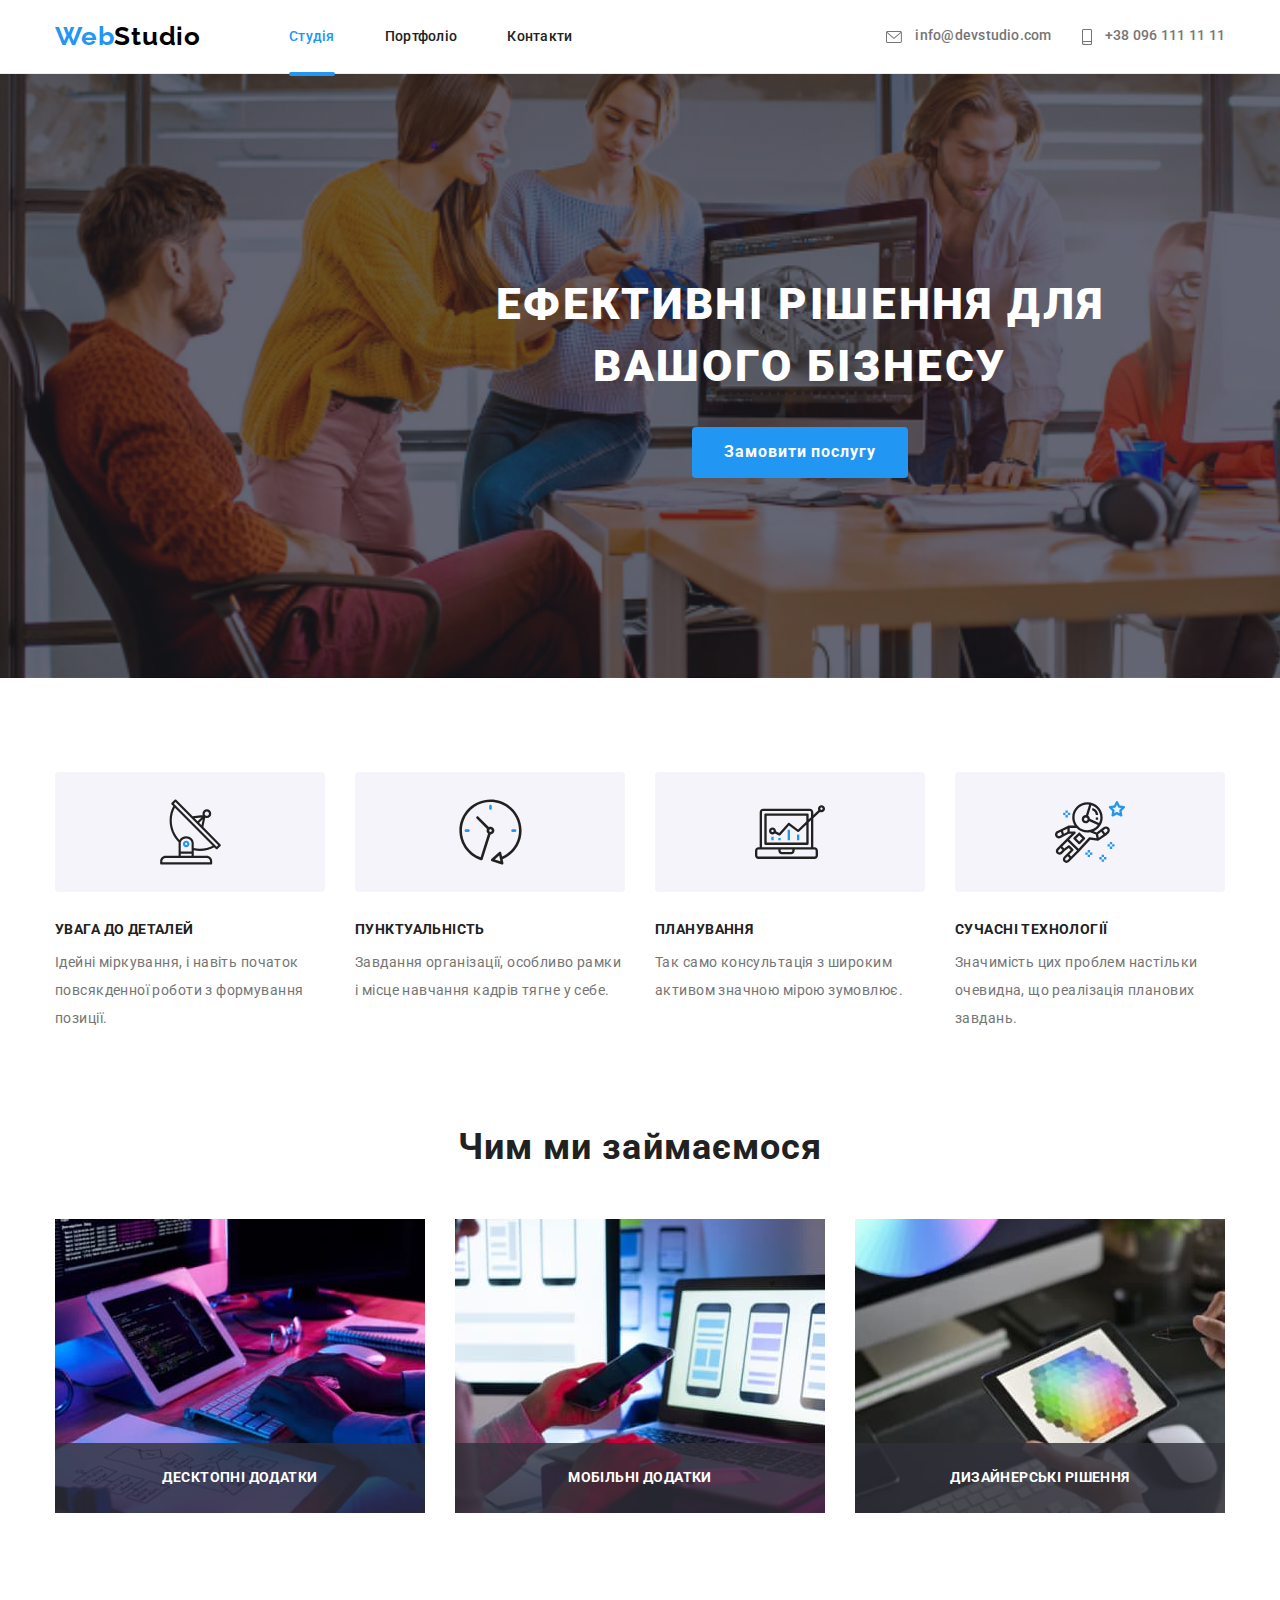
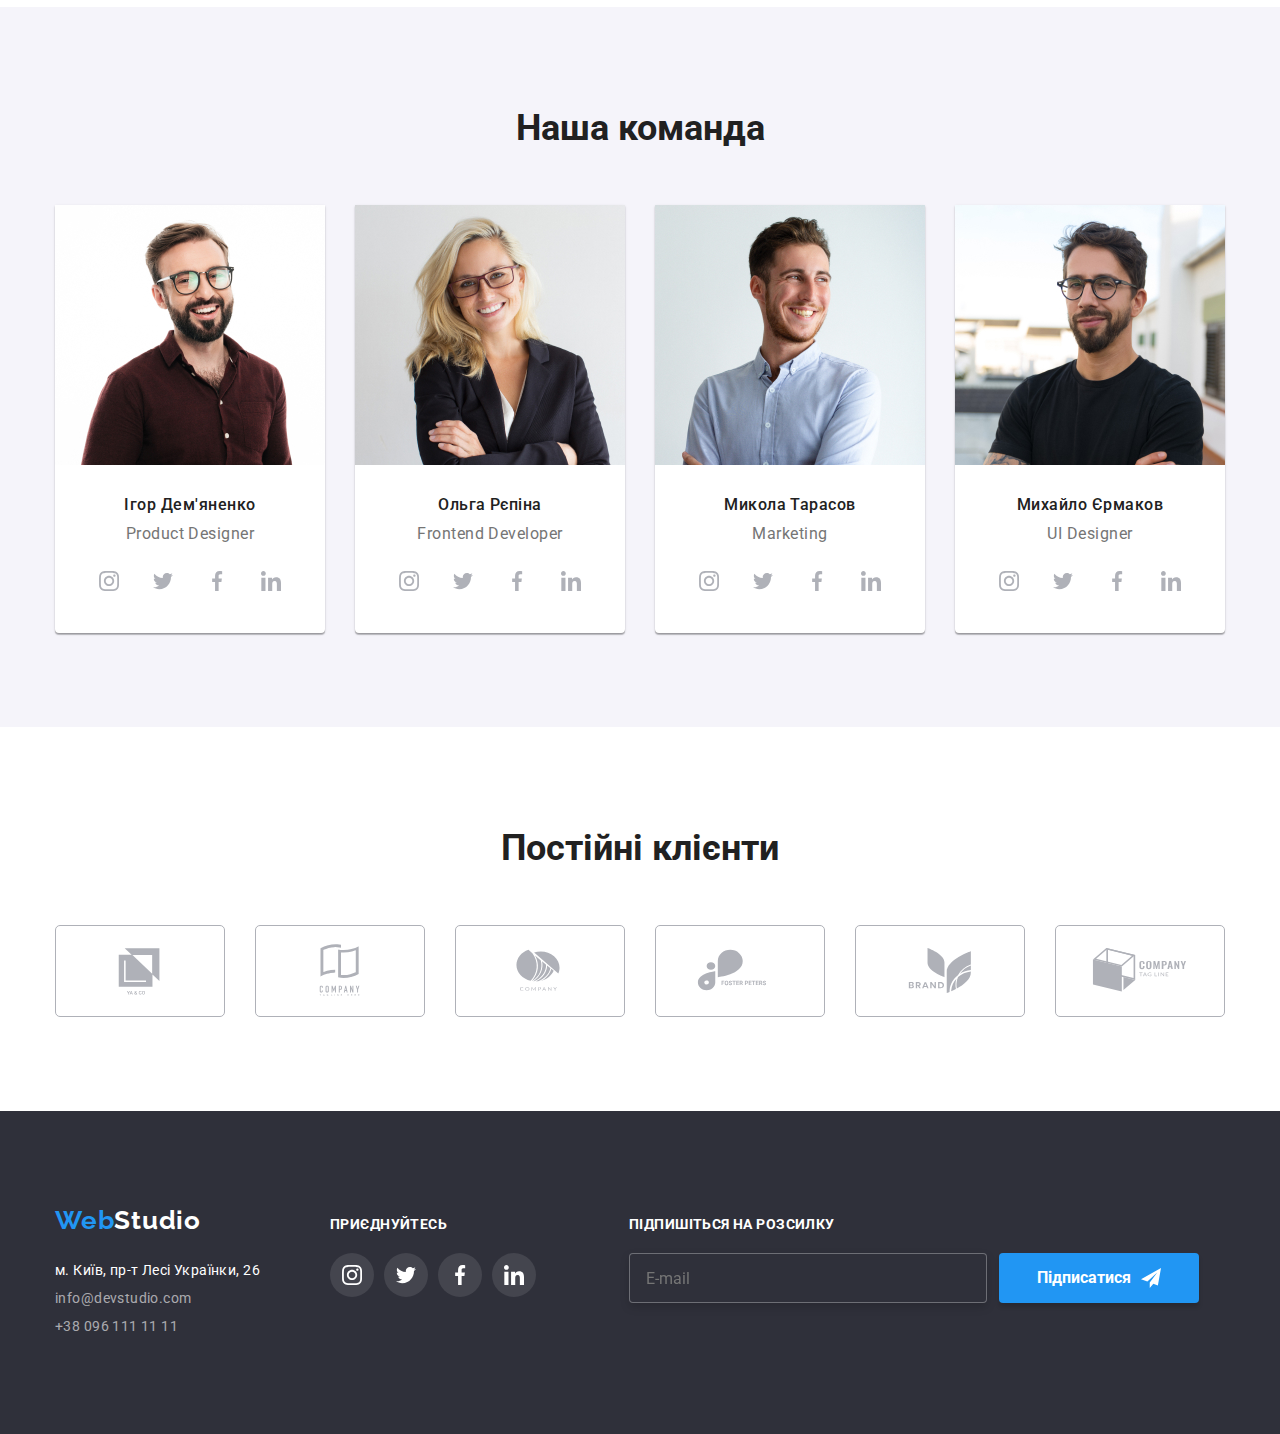
==== commit 266cc6e0: "all" ====
--- a/index.html
+++ b/index.html
@@ -655,14 +655,15 @@
     <!-- mobile-menu -->
 
     <div class="mobile-menu js-menu-container">
-      <div class="container">
+      
         <button class="mobile-menu__close-button js-close-menu">
           <svg class="mobile-menu__icon" width="40px" height="40px">
             <use href="./images/symbol-defs.svg#icon-close_40px"></use>
           </svg>
         </button>
 
-        <div class="mobile-box-one">
+        
+          <div class="mobile-box-one">
           <ul class="mobile-menu__nav">
             <li class="mobile-menu__item">
               <a href="./index.html" class="mobile-menu__link mobile-menu__link--current">Студія</a>
@@ -684,8 +685,8 @@
               </a>
             </li>
           </ul>
-        </div>
-        <div class="mobile-box-three">
+      
+        
           <ul class="mobile-soc">
             <li class="mobile-soc__item">
               <a class="mobile-soc__link" href="#"
@@ -702,8 +703,8 @@
             </li>
             <li class="mobile-soc__item"><a class="mobile-soc__link" href="#">Linkedin</a></li>
           </ul>
+      
         </div>
-      </div>
     </div>
     <script src="./js/modal.js"></script>
     <script src="./js/mobile-menu.js"></script>
--- a/css/main.min.css
+++ b/css/main.min.css
@@ -1 +1 @@
-*,*::before,*::after{-webkit-box-sizing:border-box;box-sizing:border-box}h1,h2,h3,h4,h5,h6,p,ul{margin:0;padding:0}body{color:#757575;background-color:#fff;font-family:"Roboto",sans-serif;font-size:16px;font-weight:400;line-height:1.5}.container{margin-left:auto;margin-right:auto;padding-left:15px;padding-right:15px}@media screen and (min-width: 480px){.container{width:480px}}@media screen and (min-width: 768px){.container{width:768px}}@media screen and (min-width: 1200px){.container{width:1200px}}@media screen and (min-width: 480px){.hero{width:480px}}@media screen and (min-width: 768px){.hero{width:768px}}@media screen and (min-width: 1200px){.hero{width:1200px}}ul{list-style:none}header{background-color:#fff;font-weight:500;line-height:1.2}img{display:block;width:100%;height:auto;-o-object-fit:cover;object-fit:cover}a{text-decoration:none}.visually-hidden{position:absolute;white-space:nowrap;width:1px;height:1px;overflow:hidden;border:0;padding:0;clip:rect(0 0 0 0);-webkit-clip-path:inset(50%);clip-path:inset(50%);margin:-1px}.element{display:-webkit-box;display:-ms-flexbox;display:flex}.border{border-bottom:1px solid #ececec}.logo-studio{display:-webkit-box;display:-ms-flexbox;display:flex;-webkit-box-align:center;-ms-flex-align:center;align-items:center;color:#000;font-family:"Raleway",sans-serif;font-weight:700;font-size:24px;line-height:1.2;letter-spacing:.03em}.logo-studio__text{color:#2196f3}.site-nav__link{display:block;color:#212121;text-decoration:none;padding-top:36px;padding-bottom:36px;-webkit-transition:color 250ms cubic-bezier(0.4, 0, 0.2, 1);transition:color 250ms cubic-bezier(0.4, 0, 0.2, 1)}.site-nav__link:hover,.site-nav__link:focus{color:#2196f3}.site-nav__link--current{position:relative;color:#2196f3}.site-nav__link--current::after{position:absolute;left:0px;bottom:-1px;display:block;content:"";width:100%;height:4px;background-color:#2196f3;border-radius:2px}.site-nav{display:none;font-weight:500;font-size:14px;line-height:1.14;letter-spacing:.02em;margin-left:94px;gap:50px}.contact-link{display:none;-webkit-box-align:center;-ms-flex-align:center;align-items:center;margin-left:auto;padding-top:36px;padding-bottom:36px;font-weight:500;font-size:12px;line-height:1.17;letter-spacing:.02em}.contact-link__mail{-webkit-transition:color 250ms cubic-bezier(0.4, 0, 0.2, 1);transition:color 250ms cubic-bezier(0.4, 0, 0.2, 1)}.contact-link__phone{-webkit-transition:color 250ms cubic-bezier(0.4, 0, 0.2, 1);transition:color 250ms cubic-bezier(0.4, 0, 0.2, 1)}.contact-link__item+.contact-link__item{margin-left:40px}.contact-link__mail,.contact-link__phone{color:inherit;text-decoration:none}.contact-link__mail:hover,.contact-link__mail:focus{color:#2196f3}.contact-link__phone:hover,.contact-link__phone:focus{color:#2196f3}.header-flex{display:-webkit-box;display:-ms-flexbox;display:flex;-webkit-box-pack:justify;-ms-flex-pack:justify;justify-content:space-between;-webkit-box-flex:1;-ms-flex-positive:1;flex-grow:1}.contact-link__icon-envelope{vertical-align:middle;margin-right:10px;fill:currentColor}.hero{background-size:cover;background-position:center;background-repeat:no-repeat;text-align:center;padding:118px 0;margin:0 auto;background-image:-webkit-gradient(linear, left top, left bottom, from(rgba(47, 48, 58, 0.4)), to(rgba(47, 48, 58, 0.4))),url("../images/Hero-phone-1x.jpg");background-image:linear-gradient(rgba(47, 48, 58, 0.4), rgba(47, 48, 58, 0.4)),url("../images/Hero-phone-1x.jpg");background-size:cover}@media(-webkit-min-device-pixel-ratio: 2),(min-resolution: 2dppx),(min-device-pixel-ratio: 2),(min-resolution: 192dpi){.hero{background-image:-webkit-gradient(linear, left top, left bottom, from(rgba(47, 48, 58, 0.4)), to(rgba(47, 48, 58, 0.4))),url("../images/Hero-phone-2x.jpg");background-image:linear-gradient(rgba(47, 48, 58, 0.4), rgba(47, 48, 58, 0.4)),url("../images/Hero-phone-2x.jpg")}}.hero__title{margin-bottom:30px;color:#fff;font-weight:900;font-size:26px;line-height:1.4;letter-spacing:.06em;text-transform:uppercase;max-width:696px;margin-left:auto;margin-right:auto}.hero__button{display:inline-block;min-width:216px;border-radius:4px;padding:10px 32px;color:#fff;background-color:#2196f3;border:none;font-family:inherit;font-weight:700;font-size:16px;line-height:1.9;letter-spacing:.06em;cursor:pointer;-webkit-transition:background-color 250ms cubic-bezier(0.4, 0, 0.2, 1);transition:background-color 250ms cubic-bezier(0.4, 0, 0.2, 1)}.hero__button:hover,.hero__button:focus{background-color:#188ce8}.section{padding-top:60px;padding-bottom:60px}.section-list{display:-webkit-box;display:-ms-flexbox;display:flex;-webkit-box-orient:vertical;-webkit-box-direction:normal;-ms-flex-direction:column;flex-direction:column}@media screen and (max-width: 767px){.section-list__item:not(:last-child){margin-bottom:30px}}.section-list__title{margin-bottom:10px;color:#212121;font-size:14px;line-height:1.14;letter-spacing:.03em;text-transform:uppercase}.section-list__caption{margin-bottom:0px;font-size:14px;line-height:2;letter-spacing:.03em}.button-features{display:-webkit-box;display:-ms-flexbox;display:flex;-webkit-box-align:center;-ms-flex-align:center;align-items:center;-webkit-box-pack:center;-ms-flex-pack:center;justify-content:center;width:100%;background-color:#f5f4fa;height:120px;border:none;margin-bottom:30px;border:4px;border-radius:4px}.doing{display:none;padding-bottom:94px}.doing-list{display:-webkit-box;display:-ms-flexbox;display:flex;gap:30px}.doing-list__item{position:relative;width:calc((100% - 60px)/3)}.doing__title{text-align:center;font-size:36px;line-height:1.2;text-align:center;letter-spacing:.03em;margin-bottom:50px;color:#212121}.doing-list__title{width:100%;height:70px;background-color:rgba(47,48,58,.8);position:absolute;bottom:-17%;display:-webkit-box;display:-ms-flexbox;display:flex;-webkit-box-align:center;-ms-flex-align:center;align-items:center;-webkit-box-pack:center;-ms-flex-pack:center;justify-content:center}.doing-list__caption{font-weight:700;font-size:14px;line-height:1.2;letter-spacing:.03em;color:#fff;text-transform:uppercase;text-align:center}.doing-list__title{margin-bottom:50px;color:#212121;font-size:36px;line-height:1.17;letter-spacing:.03em}.cards-list{display:-webkit-box;display:-ms-flexbox;display:flex;-webkit-box-orient:vertical;-webkit-box-direction:normal;-ms-flex-direction:column;flex-direction:column;gap:30px;-webkit-box-align:center;-ms-flex-align:center;align-items:center}.members{padding-top:60px;padding-bottom:60px;background-color:#f5f4fa}.members__title{margin-bottom:30px;text-align:center;color:#212121;font-size:36px}.cards-list__info{padding-top:30px;padding-bottom:30px}.cards-list__name{text-align:center;margin-bottom:10px;color:#212121;font-weight:500;font-size:16px;line-height:1.2;letter-spacing:.03em}.cards-list__position{width:calc((100% - 30px)/1);background-color:#fff;-webkit-box-shadow:0px 1px 3px rgba(0,0,0,.12),0px 1px 1px rgba(0,0,0,.14),0px 2px 1px rgba(0,0,0,.2);box-shadow:0px 1px 3px rgba(0,0,0,.12),0px 1px 1px rgba(0,0,0,.14),0px 2px 1px rgba(0,0,0,.2);border-radius:0px 0px 4px 4px}.cards-list__content{text-align:center;font-size:16px;line-height:1.2;letter-spacing:.03em;margin-bottom:16px}.soc-list{display:-webkit-box;display:-ms-flexbox;display:flex;-webkit-box-pack:center;-ms-flex-pack:center;justify-content:center;gap:10px}.soc-list__link{width:44px;height:44px;display:-webkit-box;display:-ms-flexbox;display:flex;-webkit-box-align:center;-ms-flex-align:center;align-items:center;-webkit-box-pack:center;-ms-flex-pack:center;justify-content:center;border-radius:50%;-webkit-transition:background-color 250ms cubic-bezier(0.4, 0, 0.2, 1);transition:background-color 250ms cubic-bezier(0.4, 0, 0.2, 1)}.soc-list__icon{fill:#afb1b8;-webkit-transition:fill 250ms cubic-bezier(0.4, 0, 0.2, 1);transition:fill 250ms cubic-bezier(0.4, 0, 0.2, 1)}.soc-list__link:hover,.soc-list__link:focus{background-color:#2196f3}.soc-list__link:hover .soc-list__icon,.soc-list__link:focus .soc-list__icon{fill:#fff}.clients-title{margin-bottom:50px;text-align:center;color:#212121;font-size:36px}.clients{padding-top:60px;padding-bottom:60px}.clients-list__item{width:calc((100% - 30px)/2)}.clients-list__link{width:100%;height:92px;border:1px solid #afb1b8;display:-webkit-box;display:-ms-flexbox;display:flex;-webkit-box-align:center;-ms-flex-align:center;align-items:center;-webkit-box-pack:center;-ms-flex-pack:center;justify-content:center;border-radius:5px;fill:#afb1b8;-webkit-transition:border-color 250ms cubic-bezier(0.4, 0, 0.2, 1),fill 500ms cubic-bezier(0.4, 0, 0.2, 1);transition:border-color 250ms cubic-bezier(0.4, 0, 0.2, 1),fill 500ms cubic-bezier(0.4, 0, 0.2, 1)}.clients-list__link:hover,.clients-list__link:focus{border-color:#2196f3;fill:#2196f3}.clients-list{display:-webkit-box;display:-ms-flexbox;display:flex;gap:30px;-webkit-box-orient:horizontal;-webkit-box-direction:normal;-ms-flex-direction:row;flex-direction:row;-ms-flex-wrap:wrap;flex-wrap:wrap}.footer{display:block;padding-top:94px;padding-bottom:94px;background-color:#2f303a;margin-left:auto;margin-right:auto}.footer__logo-studio{color:#fff;margin-bottom:20px}.logo-studio__text{color:#2196f3}.footer-meta__info{margin-bottom:9px;color:#fff;font-size:14px;line-height:2;letter-spacing:.03em;font-style:normal;margin-bottom:9px;font-style:normal}.footer-meta__link--upper{margin-bottom:9px}.footer-meta__link{margin-bottom:9px;color:rgba(255,255,255,.6);font-size:14px;line-height:2;letter-spacing:.03em;font-style:normal;-webkit-transition:color 500ms cubic-bezier(0.4, 0, 0.2, 1);transition:color 500ms cubic-bezier(0.4, 0, 0.2, 1)}.footer-meta__link:hover,.footer-meta__link:focus{color:#2196f3}.footer-social__link{display:-webkit-box;display:-ms-flexbox;display:flex;-webkit-box-align:center;-ms-flex-align:center;align-items:center;-webkit-box-pack:center;-ms-flex-pack:center;justify-content:center;width:44px;height:44px;background-color:rgba(255,255,255,.1);border-radius:50%;-webkit-transition:background-color 250ms cubic-bezier(0.4, 0, 0.2, 1);transition:background-color 250ms cubic-bezier(0.4, 0, 0.2, 1)}.footer-social{display:-webkit-box;display:-ms-flexbox;display:flex;-webkit-box-pack:center;-ms-flex-pack:center;justify-content:center;gap:10px}.footer-social__icon{fill:#fff;-webkit-transition:fill 250ms cubic-bezier(0.4, 0, 0.2, 1);transition:fill 250ms cubic-bezier(0.4, 0, 0.2, 1)}.footer-social__link:hover,.footer-social__link:focus{background-color:#2196f3}.footer-general-box{display:-webkit-box;display:-ms-flexbox;display:flex;-webkit-box-align:baseline;-ms-flex-align:baseline;align-items:baseline}.footer-social-title{margin-bottom:32px;color:#fff;font-family:"Roboto",sans-serif;font-weight:700;font-size:14px;line-height:1.2;letter-spacing:.03em}.footer-form{display:-webkit-box;display:-ms-flexbox;display:flex;-webkit-box-align:center;-ms-flex-align:center;align-items:center;-webkit-box-pack:center;-ms-flex-pack:center;justify-content:center}.footer-button{display:-webkit-box;display:-ms-flexbox;display:flex;-webkit-box-pack:center;-ms-flex-pack:center;justify-content:center;-webkit-box-align:center;-ms-flex-align:center;align-items:center;border:none;border-color:#2196f3;margin-left:12px;font-weight:700;width:200px;height:50px;background:#2196f3;-webkit-box-shadow:0px 4px 4px rgba(0,0,0,.15);box-shadow:0px 4px 4px rgba(0,0,0,.15);border-radius:4px;font-size:16px;line-height:1.9;color:#fff}.footer-button__icon{margin-left:10px}.footer-field-label{font-weight:700;font-size:14px;line-height:1.2;letter-spacing:.03em;text-transform:uppercase;color:#fff;margin-bottom:20px}.footer-form__input{padding:15px 16px;background-color:#2f303a;width:358px;height:50px;border:1px solid rgba(255,255,255,.3);-webkit-filter:drop-shadow(0px 4px 4px rgba(0, 0, 0, 0.15));filter:drop-shadow(0px 4px 4px rgba(0, 0, 0, 0.15));border-radius:4px}.footer-form__input:focus,.footer-form__input:hover{border-color:#2196f3;fill:#2196f3}.backdrop{position:fixed;background-color:rgba(0,0,0,.2);top:0;left:0;width:100%;height:100%;opacity:1;-webkit-transition:opacity 250ms cubic-bezier(0.4, 0, 0.2, 1);transition:opacity 250ms cubic-bezier(0.4, 0, 0.2, 1)}.modal{position:absolute;top:50%;left:50%;-webkit-transform:translate(-50%, -50%) scale(1);transform:translate(-50%, -50%) scale(1);border-radius:4px;width:528px;background-color:#fff;-webkit-box-shadow:0px 1px 3px rgba(0,0,0,.12),0px 1px 1px rgba(0,0,0,.14),0px 2px 1px rgba(0,0,0,.2);box-shadow:0px 1px 3px rgba(0,0,0,.12),0px 1px 1px rgba(0,0,0,.14),0px 2px 1px rgba(0,0,0,.2);-webkit-transition:-webkit-transform 250ms cubic-bezier(0.4, 0, 0.2, 1);transition:-webkit-transform 250ms cubic-bezier(0.4, 0, 0.2, 1);transition:transform 250ms cubic-bezier(0.4, 0, 0.2, 1);transition:transform 250ms cubic-bezier(0.4, 0, 0.2, 1), -webkit-transform 250ms cubic-bezier(0.4, 0, 0.2, 1)}.backdrop.is-hidden .modal{-webkit-transform:translate(-50%, -50%) scale(1);transform:translate(-50%, -50%) scale(1)}.backdrop.is-hidden{opacity:0;pointer-events:none}.modal-button{position:absolute;margin:8px;background-color:#fff;border-color:rgba(0,0,0,.1);right:0;top:0;width:30px;height:30px;border-radius:50%}.modal-button:hover,.modal-button:focus .vector-close{fill:#2196f3}.modal-button__close{position:absolute;top:50%;left:50%;-webkit-transform:translate(-50%, -50%);transform:translate(-50%, -50%);cursor:pointer}.js-form__comment-textarea{width:100%;height:120px;resize:none;padding:16px 12px;border:1px solid rgba(33,33,33,.2);border-radius:4px;outline:none;-webkit-transition:border-color 500ms cubic-bezier(0.4, 0, 0.2, 1);transition:border-color 500ms cubic-bezier(0.4, 0, 0.2, 1);margin-bottom:20px;outline:none}.js-form{width:528px;padding-bottom:40px;padding-left:40px;padding-right:40px;padding-top:40px;margin-left:auto;margin-right:auto}@media(max-width: 320px){.js-form{width:290px;padding-left:15px;padding-right:15px}}@media screen and (min-width: 320px)and (max-width: 480px){.js-form{width:450px}}.js-form__title{margin-bottom:12px;font-weight:700;font-size:20px;line-height:1.3;text-align:center;letter-spacing:.03em;color:#212121}.js-form__field{display:-webkit-box;display:-ms-flexbox;display:flex;-webkit-box-orient:vertical;-webkit-box-direction:normal;-ms-flex-direction:column;flex-direction:column;-webkit-transition:fill 250ms cubic-bezier(0.4, 0, 0.2, 1);transition:fill 250ms cubic-bezier(0.4, 0, 0.2, 1);margin-bottom:10px}.js-form__input{position:relative;border:1px solid rgba(33,33,33,.2);border-radius:4px;width:100%;height:40px;padding-left:40px;background-color:rgba(0,0,0,0);outline:none;-webkit-transition:border-color 250ms cubic-bezier(0.4, 0, 0.2, 1);transition:border-color 250ms cubic-bezier(0.4, 0, 0.2, 1)}.js-form__input:hover,.js-form__comment-textarea:hover,.js-form__input:focus,.js-form__comment-textarea:focus{border-color:#2196f3}.js-form__label{font-size:12px;line-height:1.2;letter-spacing:.01em;margin-bottom:4px}.js-form__icon{position:absolute;top:50%;-webkit-transform:translateY(-50%);transform:translateY(-50%);left:14px;-webkit-transition:fill 250ms cubic-bezier(0.4, 0, 0.2, 1);transition:fill 250ms cubic-bezier(0.4, 0, 0.2, 1);z-index:-1;pointer-events:none}.js-form__input:hover+.js-form__icon,.js-form__input:focus+.js-form__icon{fill:#2196f3}.js-form__relative-for-svg{position:relative}.form-submit-button{display:block;margin:0 auto;font-family:inherit;font-weight:700;font-size:16px;line-height:1.9;letter-spacing:.06em;border:none;width:200px;cursor:pointer;height:50px;background-color:#2196f3;border-radius:4px;color:#fff;border-color:#2196f3;-webkit-transition:background-color 250ms cubic-bezier(0.4, 0, 0.2, 1);transition:background-color 250ms cubic-bezier(0.4, 0, 0.2, 1)}.form-submit-button:focus,.form-submit-button:hover{background-color:#188ce8}.js-checkbox__link{color:#2196f3;text-decoration:underline;margin-left:3px}.js-checkbox__input{-webkit-appearance:none;-moz-appearance:none;appearance:none}.js-checkbox__input:checked+.js-checkbox__check-mark{background-color:#2196f3;background-size:contain;background-origin:border-box;border:none}.js-checkbox__check-mark{display:-webkit-box;display:-ms-flexbox;display:flex;width:16px;height:15px;border:3px solid #212121;border-radius:3px;margin-right:9px}.js-checkbox{margin-bottom:30px}.js-checkbox__label{display:-webkit-box;display:-ms-flexbox;display:flex;-webkit-box-align:center;-ms-flex-align:center;align-items:center;-webkit-box-pack:center;-ms-flex-pack:center;justify-content:center}.buttons-set__item{display:block;border-radius:4px;border:rgba(0,0,0,0);min-width:73px;padding:6px 22px;color:#212121;background-color:#f5f4fa;font-family:inherit;font-weight:500;font-size:16px;line-height:1.6;text-align:center;letter-spacing:.03em;cursor:pointer;-webkit-transition:background-color 250ms cubic-bezier(0.4, 0, 0.2, 1),color 250ms cubic-bezier(0.4, 0, 0.2, 1),-webkit-box-shadow 250ms cubic-bezier(0.4, 0, 0.2, 1);transition:background-color 250ms cubic-bezier(0.4, 0, 0.2, 1),color 250ms cubic-bezier(0.4, 0, 0.2, 1),-webkit-box-shadow 250ms cubic-bezier(0.4, 0, 0.2, 1);transition:background-color 250ms cubic-bezier(0.4, 0, 0.2, 1),color 250ms cubic-bezier(0.4, 0, 0.2, 1),box-shadow 250ms cubic-bezier(0.4, 0, 0.2, 1);transition:background-color 250ms cubic-bezier(0.4, 0, 0.2, 1),color 250ms cubic-bezier(0.4, 0, 0.2, 1),box-shadow 250ms cubic-bezier(0.4, 0, 0.2, 1),-webkit-box-shadow 250ms cubic-bezier(0.4, 0, 0.2, 1)}.buttons-set__item:hover,.buttons-set__item:focus{color:#fff;background-color:#2196f3;-webkit-box-shadow:0px 3px 1px rgba(0,0,0,.1),0px 1px 2px rgba(0,0,0,.08),0px 2px 2px rgba(0,0,0,.12);box-shadow:0px 3px 1px rgba(0,0,0,.1),0px 1px 2px rgba(0,0,0,.08),0px 2px 2px rgba(0,0,0,.12)}.buttons-set{display:-webkit-box;display:-ms-flexbox;display:flex;gap:8px;margin-top:0px;margin-bottom:50px;padding:0px;-webkit-box-pack:center;-ms-flex-pack:center;justify-content:center}.promo{padding-top:94px;padding-bottom:94px;background-color:#fff}.cards-set{display:-webkit-box;display:-ms-flexbox;display:flex;-ms-flex-wrap:wrap;flex-wrap:wrap;gap:30px;margin-top:0px;margin-bottom:0px;padding:0px}.cards-set__part{-webkit-box-flex:1;-ms-flex-positive:1;flex-grow:1}.cards-set__item{background-color:#fff;width:370px;border:1px solid;color:#eee}.cards-set__link{display:-webkit-box;display:-ms-flexbox;display:flex;-webkit-box-orient:vertical;-webkit-box-direction:normal;-ms-flex-direction:column;flex-direction:column;height:100%;-webkit-transition:-webkit-box-shadow 250ms cubic-bezier(0.4, 0, 0.2, 1);transition:-webkit-box-shadow 250ms cubic-bezier(0.4, 0, 0.2, 1);transition:box-shadow 250ms cubic-bezier(0.4, 0, 0.2, 1);transition:box-shadow 250ms cubic-bezier(0.4, 0, 0.2, 1), -webkit-box-shadow 250ms cubic-bezier(0.4, 0, 0.2, 1)}.cards-set__link:hover,.cards-set__link:focus{-webkit-box-shadow:0px 1px 1px rgba(0,0,0,.12),0px 4px 4px rgba(0,0,0,.06),1px 4px 6px rgba(0,0,0,.16);box-shadow:0px 1px 1px rgba(0,0,0,.12),0px 4px 4px rgba(0,0,0,.06),1px 4px 6px rgba(0,0,0,.16)}.cards-set__thumb{position:relative;overflow:hidden}.cards-set__thumb::before{position:absolute;display:inline-block;content:"";width:100%;height:100%;background-color:rgba(33,150,243,.9);-webkit-transform:translateY(100%);transform:translateY(100%);-webkit-transition:-webkit-transform 250ms cubic-bezier(0.4, 0, 0.2, 1);transition:-webkit-transform 250ms cubic-bezier(0.4, 0, 0.2, 1);transition:transform 250ms cubic-bezier(0.4, 0, 0.2, 1);transition:transform 250ms cubic-bezier(0.4, 0, 0.2, 1), -webkit-transform 250ms cubic-bezier(0.4, 0, 0.2, 1)}.cards-set__description{position:absolute;width:100%;height:100%;padding:63px 24px;top:50%;left:50%;-webkit-transform:translate(-50%, -50%);transform:translate(-50%, -50%);opacity:0;font-family:"Roboto";font-style:normal;font-weight:400;font-size:18px;line-height:1.6;letter-spacing:.03em;color:#fff;-webkit-transition:opacity 250ms cubic-bezier(0.4, 0, 0.2, 1);transition:opacity 250ms cubic-bezier(0.4, 0, 0.2, 1)}.cards-set__caption{color:#212121;text-decoration:none;font-size:18px;line-height:2;letter-spacing:.06em;margin-bottom:4px}.cards-set__part{padding:20px 24px}.cards-set__title{color:#757575;font-size:16px;line-height:1.9;letter-spacing:.03em}.cards-set__item:hover .cards-set__thumb::before,.cards-set__item:focus .cards-set__thumb::before{-webkit-transform:translateY(0%);transform:translateY(0%)}.cards-set__item:hover .cards-set__description,.cards-set__item:focus .cards-set__description{opacity:1}@media screen and (max-width: 767px){.buttons-set{-webkit-box-orient:horizontal;-webkit-box-direction:normal;-ms-flex-direction:row;flex-direction:row;-ms-flex-wrap:wrap;flex-wrap:wrap;-webkit-box-pack:start;-ms-flex-pack:start;justify-content:flex-start}.promo{padding-top:60px;padding-bottom:60px}}.cards-set{-webkit-box-pack:center;-ms-flex-pack:center;justify-content:center}@media screen and (min-width: 768px)and (max-width: 1199px){.cards-set__item{width:calc((100% - 60px)/2)}.promo{padding-top:60px;padding-bottom:60px}.cards-set{-webkit-box-pack:start;-ms-flex-pack:start;justify-content:flex-start}}.mobile-menu{position:fixed;top:0;left:0;width:100%;height:100%;overflow:hidden;background-color:#fff;padding:40px 48px;display:none;-webkit-box-shadow:0px 4px 8px rgba(0,0,0,.04),0px 2px 4px rgba(0,0,0,.08),0px 1px 3px rgba(0,0,0,.16);box-shadow:0px 4px 8px rgba(0,0,0,.04),0px 2px 4px rgba(0,0,0,.08),0px 1px 3px rgba(0,0,0,.16)}.mobile-menu.is-open{display:-webkit-box;display:-ms-flexbox;display:flex}.mobile-menu__close-button{position:absolute;top:21px;right:25px;border:none;background-color:#fff}.mobile-menu__item:not(:last-child){margin-bottom:35px}.mobile-menu__link.mobile-menu__link--current{color:#2196f3}.mobile-menu__nav{margin-bottom:302px}.mobile-menu__link{font-weight:500;font-size:40px;line-height:1.18;letter-spacing:.02em;margin-bottom:35px;color:#212121}.mobile-contact__phone{text-decoration:none;font-weight:500;font-size:25px;line-height:1.8;color:#2196f3;margin-bottom:32px}@media screen and (min-width: 480){.mobile-contact__phone{font-size:34px}}.mobile-contact__mail{font-weight:500;font-size:24px;line-height:1.17;letter-spacing:.02em;color:#757575}.mobile-box-two{margin-bottom:64px}.mobile-soc__line{width:22px;height:0px;color:#2196f3;border:1px solid rgba(33,33,33,.2);-webkit-transform:rotate(90deg);transform:rotate(90deg);margin-left:10px;margin-right:10px}.mobile-soc{display:-webkit-box;display:-ms-flexbox;display:flex;-webkit-box-align:center;-ms-flex-align:center;align-items:center}.mobile-soc__link{font-weight:500;font-size:18px;line-height:1.22;letter-spacing:.02em;color:#2196f3}.mobile-soc__icon{fill:#2196f3}.mobile-menu__close-button:hover .mobile-menu__icon{fill:#2196f3}.border__burger-menu{border:none;background-color:#fff}.border__burger-menu:hover,.border__burger-menu:focus .border__icon{fill:#2196f3}@media screen and (min-width: 768px){.header-flex{padding-top:21px;padding-bottom:21px;-webkit-box-align:center;-ms-flex-align:center;align-items:center}}@media screen and (min-width: 768px){.header-flex{-webkit-box-flex:0;-ms-flex-positive:0;flex-grow:0}}@media screen and (min-width: 480px){.site-nav__link--current::after{bottom:-31px}}@media screen and (min-width: 768px){.border__burger-menu{display:none}}@media screen and (min-width: 768px){.site-nav{display:-webkit-box;display:-ms-flexbox;display:flex;margin-left:88px}}@media screen and (min-width: 768px){.site-nav__link{padding:0}}@media screen and (min-width: 768px){.contact-link{display:-webkit-box;display:-ms-flexbox;display:flex;-webkit-box-orient:vertical;-webkit-box-direction:normal;-ms-flex-direction:column;flex-direction:column;gap:10px;margin-left:auto;-webkit-box-align:baseline;-ms-flex-align:baseline;align-items:baseline;font-size:12px;padding:0}}@media screen and (min-width: 768px){.element{-webkit-box-align:center;-ms-flex-align:center;align-items:center}}@media screen and (min-width: 768px){.contact-link__item+.contact-link__item{margin-left:0px}}@media screen and (min-width: 1200px){.contact-link{-webkit-box-orient:inherit;-webkit-box-direction:inherit;-ms-flex-direction:inherit;flex-direction:inherit;gap:30px}}@media screen and (min-width: 1200px){.contact-link__mail,.contact-link__phone{font-size:14px;line-height:1.14}}@media screen and (min-width: 1200px){.logo-studio{font-size:26px}}@media(min-width: 768px){.hero{background-image:-webkit-gradient(linear, left top, left bottom, from(rgba(47, 48, 58, 0.4)), to(rgba(47, 48, 58, 0.4))),url("../images/Hero-tablet-1x.jpg");background-image:linear-gradient(rgba(47, 48, 58, 0.4), rgba(47, 48, 58, 0.4)),url("../images/Hero-tablet-1x.jpg")}}@media(min-width: 768px)and (-webkit-min-device-pixel-ratio: 2),(min-width: 768px)and (min-resolution: 2dppx),(min-width: 768px)and (min-device-pixel-ratio: 2),(min-width: 768px)and (min-resolution: 192dpi){.hero{background-image:-webkit-gradient(linear, left top, left bottom, from(rgba(47, 48, 58, 0.4)), to(rgba(47, 48, 58, 0.4))),url("../images/Hero-tablet-2x.jpg");background-image:linear-gradient(rgba(47, 48, 58, 0.4), rgba(47, 48, 58, 0.4)),url("../images/Hero-tablet-2x.jpg")}}@media(min-width: 1200px){.hero{background-image:-webkit-gradient(linear, left top, left bottom, from(rgba(47, 48, 58, 0.4)), to(rgba(47, 48, 58, 0.4))),url("../images/Hero-desktop-1x.jpg");background-image:linear-gradient(rgba(47, 48, 58, 0.4), rgba(47, 48, 58, 0.4)),url("../images/Hero-desktop-1x.jpg")}}@media(min-width: 1200px)and (-webkit-min-device-pixel-ratio: 2),(min-width: 1200px)and (min-resolution: 2dppx),(min-width: 1200px)and (min-device-pixel-ratio: 2),(min-width: 1200px)and (min-resolution: 192dpi){.hero{background-image:-webkit-gradient(linear, left top, left bottom, from(rgba(47, 48, 58, 0.4)), to(rgba(47, 48, 58, 0.4))),url("../images/Hero-desktop-2x.jpg");background-image:linear-gradient(rgba(47, 48, 58, 0.4), rgba(47, 48, 58, 0.4)),url("../images/Hero-desktop-2x.jpg")}}@media(min-width: 1200px){.hero{padding:200px 0}}@media(min-width: 1200px){.hero__title{font-size:44px}}@media screen and (min-width: 768px){.section-list{margin:-15px}}@media screen and (min-width: 768px){.section-list__item{width:calc((100% - 60px)/2);margin:15px}}@media screen and (min-width: 1200px){.section-list__item{width:calc((100% - 90px)/4)}}@media screen and (min-width: 768px){.section-list{-webkit-box-orient:horizontal;-webkit-box-direction:normal;-ms-flex-direction:row;flex-direction:row;-ms-flex-wrap:wrap;flex-wrap:wrap}}@media screen and (min-width: 1200px){.section-list{-webkit-box-orient:horizontal;-webkit-box-direction:normal;-ms-flex-direction:row;flex-direction:row;-ms-flex-wrap:nowrap;flex-wrap:nowrap}}@media screen and (min-width: 1200px){.section{padding-top:94px;padding-bottom:94px}}@media screen and (min-width: 1200px){.doing{display:block}}@media screen and (min-width: 768px){.cards-list{-webkit-box-orient:horizontal;-webkit-box-direction:normal;-ms-flex-direction:row;flex-direction:row;-ms-flex-wrap:wrap;flex-wrap:wrap}.cards-list__position{width:calc((100% - 60px)/2)}}@media screen and (min-width: 1200px){.cards-list{-webkit-box-orient:horizontal;-webkit-box-direction:normal;-ms-flex-direction:row;flex-direction:row}.cards-list__position{width:calc((100% - 90px)/4)}.members{padding-top:94px;padding-bottom:94px}.members__title{margin-bottom:50px}}@media screen and (min-width: 768px){.clients-list__item{width:calc((100% - 60px)/3)}}@media screen and (min-width: 1200px){.clients{padding-top:94px;padding-bottom:94px}.clients-list__item{width:calc((100% - 150px)/6)}}@media screen and (max-width: 767px){.footer{padding-top:60px;padding-bottom:60px}.footer-box-one{width:100%}.footer-general-box{-webkit-box-orient:vertical;-webkit-box-direction:normal;-ms-flex-direction:column;flex-direction:column}.footer-social-title{text-align:center}.footer-box-two{width:100%;margin-bottom:60px}.logo-studio.footer__logo-studio{-webkit-box-pack:center;-ms-flex-pack:center;justify-content:center}.adress-link{text-align:center;margin-bottom:50px}.footer-form{-webkit-box-orient:vertical;-webkit-box-direction:normal;-ms-flex-direction:column;flex-direction:column}.footer-form__input{width:100%;margin-bottom:20px}.footer-form__field{width:100%}.footer-three-box{width:100%}.footer-field-label{text-align:center}.footer-button{margin-left:0px}.section-list__title{text-align:center}}@media screen and (min-width: 768px)and (max-width: 1199px){.footer-general-box{display:-webkit-box;display:-ms-flexbox;display:flex;-webkit-box-orient:horizontal;-webkit-box-direction:normal;-ms-flex-direction:row;flex-direction:row;-ms-flex-wrap:wrap;flex-wrap:wrap;-ms-flex-pack:distribute;justify-content:space-around}.footer-social-title{text-align:center}.logo-studio.footer__logo-studio{-webkit-box-pack:center;-ms-flex-pack:center;justify-content:center}.footer-meta{text-align:center}.footer-three-box{margin-top:60px;margin-left:auto;margin-right:auto}.footer-three-box .footer-field-label{text-align:center}.footer{padding-top:60px;padding-bottom:60px}.footer-form{-webkit-box-orient:vertical;-webkit-box-direction:normal;-ms-flex-direction:column;flex-direction:column}.footer-form__input{margin-bottom:30px}.footer-form__field{width:100%}}@media screen and (min-width: 1200px){.footer-box-two{margin-left:70px}.footer-three-box{margin-left:93px}}/*# sourceMappingURL=main.min.css.map */+*,*::before,*::after{-webkit-box-sizing:border-box;box-sizing:border-box}h1,h2,h3,h4,h5,h6,p,ul{margin:0;padding:0}body{color:#757575;background-color:#fff;font-family:"Roboto",sans-serif;font-size:16px;font-weight:400;line-height:1.5}.container{margin-left:auto;margin-right:auto;padding-left:15px;padding-right:15px}@media screen and (min-width: 480px){.container{width:480px}}@media screen and (min-width: 768px){.container{width:768px}}@media screen and (min-width: 1200px){.container{width:1200px}}@media screen and (min-width: 1200px){.hero{width:1600px}}ul{list-style:none}header{background-color:#fff;font-weight:500;line-height:1.2}img{display:block;width:100%;height:auto;-o-object-fit:cover;object-fit:cover}a{text-decoration:none}.visually-hidden{position:absolute;white-space:nowrap;width:1px;height:1px;overflow:hidden;border:0;padding:0;clip:rect(0 0 0 0);-webkit-clip-path:inset(50%);clip-path:inset(50%);margin:-1px}.element{display:-webkit-box;display:-ms-flexbox;display:flex}.border{border-bottom:1px solid #ececec}.logo-studio{display:-webkit-box;display:-ms-flexbox;display:flex;-webkit-box-align:center;-ms-flex-align:center;align-items:center;color:#000;font-family:"Raleway",sans-serif;font-weight:700;font-size:24px;line-height:1.2;letter-spacing:.03em}.logo-studio__text{color:#2196f3}.site-nav__link{display:block;color:#212121;text-decoration:none;padding-top:36px;padding-bottom:36px;-webkit-transition:color 250ms cubic-bezier(0.4, 0, 0.2, 1);transition:color 250ms cubic-bezier(0.4, 0, 0.2, 1)}.site-nav__link:hover,.site-nav__link:focus{color:#2196f3}.site-nav__link--current{position:relative;color:#2196f3}.site-nav__link--current::after{position:absolute;left:0px;bottom:-1px;display:block;content:"";width:100%;height:4px;background-color:#2196f3;border-radius:2px}.site-nav{display:none;font-weight:500;font-size:14px;line-height:1.14;letter-spacing:.02em;margin-left:94px;gap:50px}.contact-link{display:none;-webkit-box-align:center;-ms-flex-align:center;align-items:center;margin-left:auto;padding-top:36px;padding-bottom:36px;font-weight:500;font-size:12px;line-height:1.17;letter-spacing:.02em}.contact-link__mail{-webkit-transition:color 250ms cubic-bezier(0.4, 0, 0.2, 1);transition:color 250ms cubic-bezier(0.4, 0, 0.2, 1)}.contact-link__phone{-webkit-transition:color 250ms cubic-bezier(0.4, 0, 0.2, 1);transition:color 250ms cubic-bezier(0.4, 0, 0.2, 1)}.contact-link__item+.contact-link__item{margin-left:40px}.contact-link__mail,.contact-link__phone{color:inherit;text-decoration:none}.contact-link__mail:hover,.contact-link__mail:focus{color:#2196f3}.contact-link__phone:hover,.contact-link__phone:focus{color:#2196f3}.header-flex{display:-webkit-box;display:-ms-flexbox;display:flex;-webkit-box-pack:justify;-ms-flex-pack:justify;justify-content:space-between;-webkit-box-flex:1;-ms-flex-positive:1;flex-grow:1}.contact-link__icon-envelope{vertical-align:middle;margin-right:10px;fill:currentColor}.hero{background-size:cover;background-position:center;background-repeat:no-repeat;text-align:center;padding:118px 0;max-width:1600px;margin:0 auto;background-image:-webkit-gradient(linear, left top, left bottom, from(rgba(47, 48, 58, 0.4)), to(rgba(47, 48, 58, 0.4))),url("../images/Hero-phone-1x.jpg");background-image:linear-gradient(rgba(47, 48, 58, 0.4), rgba(47, 48, 58, 0.4)),url("../images/Hero-phone-1x.jpg");background-size:cover}@media(-webkit-min-device-pixel-ratio: 2),(min-resolution: 2dppx),(min-device-pixel-ratio: 2),(min-resolution: 192dpi){.hero{background-image:-webkit-gradient(linear, left top, left bottom, from(rgba(47, 48, 58, 0.4)), to(rgba(47, 48, 58, 0.4))),url("../images/Hero-phone-2x.jpg");background-image:linear-gradient(rgba(47, 48, 58, 0.4), rgba(47, 48, 58, 0.4)),url("../images/Hero-phone-2x.jpg")}}.hero__title{margin-bottom:30px;color:#fff;font-weight:900;font-size:26px;line-height:1.4;letter-spacing:.06em;text-transform:uppercase;margin-left:auto;margin-right:auto}.hero__button{display:inline-block;min-width:216px;border-radius:4px;padding:10px 32px;color:#fff;background-color:#2196f3;border:none;font-family:inherit;font-weight:700;font-size:16px;line-height:1.9;letter-spacing:.06em;cursor:pointer;-webkit-transition:background-color 250ms cubic-bezier(0.4, 0, 0.2, 1);transition:background-color 250ms cubic-bezier(0.4, 0, 0.2, 1)}.hero__button:hover,.hero__button:focus{background-color:#188ce8}.section{padding-top:60px;padding-bottom:60px}.section-list{display:-webkit-box;display:-ms-flexbox;display:flex;-webkit-box-orient:vertical;-webkit-box-direction:normal;-ms-flex-direction:column;flex-direction:column}@media screen and (max-width: 767px){.section-list__item:not(:last-child){margin-bottom:30px}}.section-list__title{margin-bottom:10px;color:#212121;font-size:14px;line-height:1.14;letter-spacing:.03em;text-transform:uppercase}.section-list__caption{margin-bottom:0px;font-size:14px;line-height:2;letter-spacing:.03em}.button-features{display:-webkit-box;display:-ms-flexbox;display:flex;-webkit-box-align:center;-ms-flex-align:center;align-items:center;-webkit-box-pack:center;-ms-flex-pack:center;justify-content:center;width:100%;background-color:#f5f4fa;height:120px;border:none;margin-bottom:30px;border:4px;border-radius:4px}.doing{display:none;padding-bottom:94px}.doing-list{display:-webkit-box;display:-ms-flexbox;display:flex;gap:30px}.doing-list__item{position:relative;width:calc((100% - 60px)/3)}.doing__title{text-align:center;font-size:36px;line-height:1.2;text-align:center;letter-spacing:.03em;margin-bottom:50px;color:#212121}.doing-list__title{width:100%;height:70px;background-color:rgba(47,48,58,.8);position:absolute;bottom:-17%;display:-webkit-box;display:-ms-flexbox;display:flex;-webkit-box-align:center;-ms-flex-align:center;align-items:center;-webkit-box-pack:center;-ms-flex-pack:center;justify-content:center}.doing-list__caption{font-weight:700;font-size:14px;line-height:1.2;letter-spacing:.03em;color:#fff;text-transform:uppercase;text-align:center}.doing-list__title{margin-bottom:50px;color:#212121;font-size:36px;line-height:1.17;letter-spacing:.03em}.cards-list{display:-webkit-box;display:-ms-flexbox;display:flex;-webkit-box-orient:vertical;-webkit-box-direction:normal;-ms-flex-direction:column;flex-direction:column;gap:30px;-webkit-box-align:center;-ms-flex-align:center;align-items:center}.members{padding-top:60px;padding-bottom:60px;background-color:#f5f4fa}.members__title{margin-bottom:30px;text-align:center;color:#212121;font-size:36px}.cards-list__info{padding-top:30px;padding-bottom:30px}.cards-list__name{text-align:center;margin-bottom:10px;color:#212121;font-weight:500;font-size:16px;line-height:1.2;letter-spacing:.03em}.cards-list__position{width:calc((100% - 30px)/1);background-color:#fff;-webkit-box-shadow:0px 1px 3px rgba(0,0,0,.12),0px 1px 1px rgba(0,0,0,.14),0px 2px 1px rgba(0,0,0,.2);box-shadow:0px 1px 3px rgba(0,0,0,.12),0px 1px 1px rgba(0,0,0,.14),0px 2px 1px rgba(0,0,0,.2);border-radius:0px 0px 4px 4px}.cards-list__content{text-align:center;font-size:16px;line-height:1.2;letter-spacing:.03em;margin-bottom:16px}.soc-list{display:-webkit-box;display:-ms-flexbox;display:flex;-webkit-box-pack:center;-ms-flex-pack:center;justify-content:center;gap:10px}.soc-list__link{width:44px;height:44px;display:-webkit-box;display:-ms-flexbox;display:flex;-webkit-box-align:center;-ms-flex-align:center;align-items:center;-webkit-box-pack:center;-ms-flex-pack:center;justify-content:center;border-radius:50%;-webkit-transition:background-color 250ms cubic-bezier(0.4, 0, 0.2, 1);transition:background-color 250ms cubic-bezier(0.4, 0, 0.2, 1)}.soc-list__icon{fill:#afb1b8;-webkit-transition:fill 250ms cubic-bezier(0.4, 0, 0.2, 1);transition:fill 250ms cubic-bezier(0.4, 0, 0.2, 1)}.soc-list__link:hover,.soc-list__link:focus{background-color:#2196f3}.soc-list__link:hover .soc-list__icon,.soc-list__link:focus .soc-list__icon{fill:#fff}.clients-title{margin-bottom:50px;text-align:center;color:#212121;font-size:36px}.clients{padding-top:60px;padding-bottom:60px}.clients-list__item{width:calc((100% - 30px)/2)}.clients-list__link{width:100%;height:92px;border:1px solid #afb1b8;display:-webkit-box;display:-ms-flexbox;display:flex;-webkit-box-align:center;-ms-flex-align:center;align-items:center;-webkit-box-pack:center;-ms-flex-pack:center;justify-content:center;border-radius:5px;fill:#afb1b8;-webkit-transition:border-color 250ms cubic-bezier(0.4, 0, 0.2, 1),fill 500ms cubic-bezier(0.4, 0, 0.2, 1);transition:border-color 250ms cubic-bezier(0.4, 0, 0.2, 1),fill 500ms cubic-bezier(0.4, 0, 0.2, 1)}.clients-list__link:hover,.clients-list__link:focus{border-color:#2196f3;fill:#2196f3}.clients-list{display:-webkit-box;display:-ms-flexbox;display:flex;gap:30px;-webkit-box-orient:horizontal;-webkit-box-direction:normal;-ms-flex-direction:row;flex-direction:row;-ms-flex-wrap:wrap;flex-wrap:wrap}.footer{display:block;padding-top:94px;padding-bottom:94px;background-color:#2f303a;margin-left:auto;margin-right:auto}.footer__logo-studio{color:#fff;margin-bottom:20px}.logo-studio__text{color:#2196f3}.footer-meta__info{margin-bottom:9px;color:#fff;font-size:14px;line-height:2;letter-spacing:.03em;font-style:normal;margin-bottom:9px;font-style:normal}.footer-meta__link--upper{margin-bottom:9px}.footer-meta__link{margin-bottom:9px;color:rgba(255,255,255,.6);font-size:14px;line-height:2;letter-spacing:.03em;font-style:normal;-webkit-transition:color 500ms cubic-bezier(0.4, 0, 0.2, 1);transition:color 500ms cubic-bezier(0.4, 0, 0.2, 1)}.footer-meta__link:hover,.footer-meta__link:focus{color:#2196f3}.footer-social__link{display:-webkit-box;display:-ms-flexbox;display:flex;-webkit-box-align:center;-ms-flex-align:center;align-items:center;-webkit-box-pack:center;-ms-flex-pack:center;justify-content:center;width:44px;height:44px;background-color:rgba(255,255,255,.1);border-radius:50%;-webkit-transition:background-color 250ms cubic-bezier(0.4, 0, 0.2, 1);transition:background-color 250ms cubic-bezier(0.4, 0, 0.2, 1)}.footer-social{display:-webkit-box;display:-ms-flexbox;display:flex;-webkit-box-pack:center;-ms-flex-pack:center;justify-content:center;gap:10px}.footer-social__icon{fill:#fff;-webkit-transition:fill 250ms cubic-bezier(0.4, 0, 0.2, 1);transition:fill 250ms cubic-bezier(0.4, 0, 0.2, 1)}.footer-social__link:hover,.footer-social__link:focus{background-color:#2196f3}.footer-general-box{display:-webkit-box;display:-ms-flexbox;display:flex;-webkit-box-align:baseline;-ms-flex-align:baseline;align-items:baseline}.footer-social-title{margin-bottom:20px;color:#fff;font-family:"Roboto",sans-serif;font-weight:700;font-size:14px;line-height:1.2;letter-spacing:.03em}.footer-form{display:-webkit-box;display:-ms-flexbox;display:flex;-webkit-box-align:center;-ms-flex-align:center;align-items:center;-webkit-box-pack:center;-ms-flex-pack:center;justify-content:center}.footer-button{display:-webkit-box;display:-ms-flexbox;display:flex;-webkit-box-pack:center;-ms-flex-pack:center;justify-content:center;-webkit-box-align:center;-ms-flex-align:center;align-items:center;border:none;border-color:#2196f3;margin-left:12px;font-weight:700;width:200px;height:50px;background:#2196f3;-webkit-box-shadow:0px 4px 4px rgba(0,0,0,.15);box-shadow:0px 4px 4px rgba(0,0,0,.15);border-radius:4px;font-size:16px;line-height:1.9;color:#fff}.footer-button__icon{margin-left:10px}.footer-field-label{font-weight:700;font-size:14px;line-height:1.2;letter-spacing:.03em;text-transform:uppercase;color:#fff;margin-bottom:20px}.footer-form__input{padding:15px 16px;background-color:#2f303a;width:358px;height:50px;border:1px solid rgba(255,255,255,.3);-webkit-filter:drop-shadow(0px 4px 4px rgba(0, 0, 0, 0.15));filter:drop-shadow(0px 4px 4px rgba(0, 0, 0, 0.15));border-radius:4px}.footer-form__input:focus,.footer-form__input:hover{border-color:#2196f3;fill:#2196f3}.backdrop{position:fixed;background-color:rgba(0,0,0,.2);overflow:scroll;top:0;left:0;width:100%;height:100%;opacity:1;-webkit-transition:opacity 250ms cubic-bezier(0.4, 0, 0.2, 1);transition:opacity 250ms cubic-bezier(0.4, 0, 0.2, 1)}.modal{position:absolute;top:50%;left:50%;-webkit-transform:translate(-50%, -50%) scale(1);transform:translate(-50%, -50%) scale(1);border-radius:4px;background-color:#fff;-webkit-box-shadow:0px 1px 3px rgba(0,0,0,.12),0px 1px 1px rgba(0,0,0,.14),0px 2px 1px rgba(0,0,0,.2);box-shadow:0px 1px 3px rgba(0,0,0,.12),0px 1px 1px rgba(0,0,0,.14),0px 2px 1px rgba(0,0,0,.2);-webkit-transition:-webkit-transform 250ms cubic-bezier(0.4, 0, 0.2, 1);transition:-webkit-transform 250ms cubic-bezier(0.4, 0, 0.2, 1);transition:transform 250ms cubic-bezier(0.4, 0, 0.2, 1);transition:transform 250ms cubic-bezier(0.4, 0, 0.2, 1), -webkit-transform 250ms cubic-bezier(0.4, 0, 0.2, 1)}@media screen and (min-width: 480){.modal{width:450px}}.backdrop.is-hidden .modal{-webkit-transform:translate(-50%, -50%) scale(1);transform:translate(-50%, -50%) scale(1)}.backdrop.is-hidden{opacity:0;pointer-events:none}.modal-button{position:absolute;margin:8px;background-color:#fff;border-color:rgba(0,0,0,.1);right:0;top:0;width:30px;height:30px;border-radius:50%}.modal-button:hover,.modal-button:focus .vector-close{fill:#2196f3}.modal-button__close{position:absolute;top:50%;left:50%;-webkit-transform:translate(-50%, -50%);transform:translate(-50%, -50%);cursor:pointer}.js-form__comment-textarea{width:100%;height:120px;resize:none;padding:16px 12px;border:1px solid rgba(33,33,33,.2);border-radius:4px;outline:none;-webkit-transition:border-color 500ms cubic-bezier(0.4, 0, 0.2, 1);transition:border-color 500ms cubic-bezier(0.4, 0, 0.2, 1);margin-bottom:20px;outline:none}.js-form{width:100%;padding-bottom:40px;padding-left:40px;padding-right:40px;padding-top:40px;margin-left:auto;margin-right:auto}.js-form__title{margin-bottom:12px;font-weight:700;font-size:20px;line-height:1.3;text-align:center;letter-spacing:.03em;color:#212121}.js-form__field{display:-webkit-box;display:-ms-flexbox;display:flex;-webkit-box-orient:vertical;-webkit-box-direction:normal;-ms-flex-direction:column;flex-direction:column;-webkit-transition:fill 250ms cubic-bezier(0.4, 0, 0.2, 1);transition:fill 250ms cubic-bezier(0.4, 0, 0.2, 1);margin-bottom:10px}.js-form__input{position:relative;border:1px solid rgba(33,33,33,.2);border-radius:4px;width:100%;height:40px;padding-left:40px;background-color:rgba(0,0,0,0);outline:none;-webkit-transition:border-color 250ms cubic-bezier(0.4, 0, 0.2, 1);transition:border-color 250ms cubic-bezier(0.4, 0, 0.2, 1)}.js-form__input:hover,.js-form__comment-textarea:hover,.js-form__input:focus,.js-form__comment-textarea:focus{border-color:#2196f3}.js-form__label{font-size:12px;line-height:1.2;letter-spacing:.01em;margin-bottom:4px;display:-webkit-inline-box;display:-ms-inline-flexbox;display:inline-flex}.js-form__icon{position:absolute;top:50%;-webkit-transform:translateY(-50%);transform:translateY(-50%);left:14px;-webkit-transition:fill 250ms cubic-bezier(0.4, 0, 0.2, 1);transition:fill 250ms cubic-bezier(0.4, 0, 0.2, 1);z-index:-1;pointer-events:none}.js-form__input:hover+.js-form__icon,.js-form__input:focus+.js-form__icon{fill:#2196f3}.js-form__relative-for-svg{position:relative}.form-submit-button{display:block;margin:0 auto;font-family:inherit;font-weight:700;font-size:16px;line-height:1.9;letter-spacing:.06em;border:none;width:200px;cursor:pointer;height:50px;background-color:#2196f3;border-radius:4px;color:#fff;border-color:#2196f3;-webkit-transition:background-color 250ms cubic-bezier(0.4, 0, 0.2, 1);transition:background-color 250ms cubic-bezier(0.4, 0, 0.2, 1)}.form-submit-button:focus,.form-submit-button:hover{background-color:#188ce8}.js-checkbox__link{color:#2196f3;text-decoration:underline;margin-left:3px}.js-checkbox__input{-webkit-appearance:none;-moz-appearance:none;appearance:none}.js-checkbox__input:checked+.js-checkbox__check-mark{background-color:#2196f3;background-size:contain;background-origin:border-box;border:none}.js-checkbox__check-mark{display:-webkit-box;display:-ms-flexbox;display:flex;width:16px;height:15px;border:3px solid #212121;border-radius:3px;margin-right:9px}.js-checkbox{margin-bottom:30px}.js-checkbox__label{display:-webkit-box;display:-ms-flexbox;display:flex;-webkit-box-align:center;-ms-flex-align:center;align-items:center;-webkit-box-pack:center;-ms-flex-pack:center;justify-content:center}.buttons-set__item{display:block;border-radius:4px;border:rgba(0,0,0,0);min-width:73px;padding:6px 22px;color:#212121;background-color:#f5f4fa;font-family:inherit;font-weight:500;font-size:16px;line-height:1.6;text-align:center;letter-spacing:.03em;cursor:pointer;-webkit-transition:background-color 250ms cubic-bezier(0.4, 0, 0.2, 1),color 250ms cubic-bezier(0.4, 0, 0.2, 1),-webkit-box-shadow 250ms cubic-bezier(0.4, 0, 0.2, 1);transition:background-color 250ms cubic-bezier(0.4, 0, 0.2, 1),color 250ms cubic-bezier(0.4, 0, 0.2, 1),-webkit-box-shadow 250ms cubic-bezier(0.4, 0, 0.2, 1);transition:background-color 250ms cubic-bezier(0.4, 0, 0.2, 1),color 250ms cubic-bezier(0.4, 0, 0.2, 1),box-shadow 250ms cubic-bezier(0.4, 0, 0.2, 1);transition:background-color 250ms cubic-bezier(0.4, 0, 0.2, 1),color 250ms cubic-bezier(0.4, 0, 0.2, 1),box-shadow 250ms cubic-bezier(0.4, 0, 0.2, 1),-webkit-box-shadow 250ms cubic-bezier(0.4, 0, 0.2, 1)}.buttons-set__item:hover,.buttons-set__item:focus{color:#fff;background-color:#2196f3;-webkit-box-shadow:0px 3px 1px rgba(0,0,0,.1),0px 1px 2px rgba(0,0,0,.08),0px 2px 2px rgba(0,0,0,.12);box-shadow:0px 3px 1px rgba(0,0,0,.1),0px 1px 2px rgba(0,0,0,.08),0px 2px 2px rgba(0,0,0,.12)}.buttons-set{display:-webkit-box;display:-ms-flexbox;display:flex;gap:8px;margin-top:0px;margin-bottom:50px;padding:0px;-webkit-box-pack:center;-ms-flex-pack:center;justify-content:center}.promo{padding-top:94px;padding-bottom:94px;background-color:#fff}.cards-set{display:-webkit-box;display:-ms-flexbox;display:flex;-ms-flex-wrap:wrap;flex-wrap:wrap;gap:30px;margin-top:0px;margin-bottom:0px;padding:0px}.cards-set__part{-webkit-box-flex:1;-ms-flex-positive:1;flex-grow:1;border:1px solid;color:#eee}.cards-set__item{background-color:#fff;width:370px}.cards-set__link{display:-webkit-box;display:-ms-flexbox;display:flex;-webkit-box-orient:vertical;-webkit-box-direction:normal;-ms-flex-direction:column;flex-direction:column;height:100%;-webkit-transition:-webkit-box-shadow 250ms cubic-bezier(0.4, 0, 0.2, 1);transition:-webkit-box-shadow 250ms cubic-bezier(0.4, 0, 0.2, 1);transition:box-shadow 250ms cubic-bezier(0.4, 0, 0.2, 1);transition:box-shadow 250ms cubic-bezier(0.4, 0, 0.2, 1), -webkit-box-shadow 250ms cubic-bezier(0.4, 0, 0.2, 1)}.cards-set__link:hover,.cards-set__link:focus{-webkit-box-shadow:0px 1px 1px rgba(0,0,0,.12),0px 4px 4px rgba(0,0,0,.06),1px 4px 6px rgba(0,0,0,.16);box-shadow:0px 1px 1px rgba(0,0,0,.12),0px 4px 4px rgba(0,0,0,.06),1px 4px 6px rgba(0,0,0,.16)}.cards-set__thumb{position:relative;overflow:hidden}.cards-set__thumb::before{position:absolute;display:inline-block;content:"";width:100%;height:100%;background-color:rgba(33,150,243,.9);-webkit-transform:translateY(100%);transform:translateY(100%);-webkit-transition:-webkit-transform 250ms cubic-bezier(0.4, 0, 0.2, 1);transition:-webkit-transform 250ms cubic-bezier(0.4, 0, 0.2, 1);transition:transform 250ms cubic-bezier(0.4, 0, 0.2, 1);transition:transform 250ms cubic-bezier(0.4, 0, 0.2, 1), -webkit-transform 250ms cubic-bezier(0.4, 0, 0.2, 1)}.cards-set__description{position:absolute;width:100%;height:100%;padding:63px 24px;top:50%;left:50%;-webkit-transform:translate(-50%, -50%);transform:translate(-50%, -50%);opacity:0;font-family:"Roboto";font-style:normal;font-weight:400;font-size:18px;line-height:1.6;letter-spacing:.03em;color:#fff;-webkit-transition:opacity 250ms cubic-bezier(0.4, 0, 0.2, 1);transition:opacity 250ms cubic-bezier(0.4, 0, 0.2, 1)}.cards-set__caption{color:#212121;text-decoration:none;font-size:18px;line-height:2;letter-spacing:.06em;margin-bottom:4px}.cards-set__part{padding:20px 24px}.cards-set__title{color:#757575;font-size:16px;line-height:1.9;letter-spacing:.03em}.cards-set__item:hover .cards-set__thumb::before,.cards-set__item:focus .cards-set__thumb::before{-webkit-transform:translateY(0%);transform:translateY(0%)}.cards-set__item:hover .cards-set__description,.cards-set__item:focus .cards-set__description{opacity:1}@media screen and (max-width: 767px){.buttons-set{-webkit-box-orient:horizontal;-webkit-box-direction:normal;-ms-flex-direction:row;flex-direction:row;-ms-flex-wrap:wrap;flex-wrap:wrap;-webkit-box-pack:start;-ms-flex-pack:start;justify-content:flex-start}.promo{padding-top:60px;padding-bottom:60px}}.cards-set{-webkit-box-pack:center;-ms-flex-pack:center;justify-content:center}@media screen and (min-width: 768px)and (max-width: 1199px){.cards-set__item{width:calc((100% - 60px)/2)}.promo{padding-top:60px;padding-bottom:60px}.cards-set{-webkit-box-pack:start;-ms-flex-pack:start;justify-content:flex-start}}.mobile-menu{position:fixed;top:0;left:0;width:100%;height:100%;overflow:hidden;background-color:#fff;padding:40px 48px;display:none;-webkit-box-shadow:0px 4px 8px rgba(0,0,0,.04),0px 2px 4px rgba(0,0,0,.08),0px 1px 3px rgba(0,0,0,.16);box-shadow:0px 4px 8px rgba(0,0,0,.04),0px 2px 4px rgba(0,0,0,.08),0px 1px 3px rgba(0,0,0,.16)}.mobile-menu.is-open{display:-webkit-box;display:-ms-flexbox;display:flex;-webkit-box-orient:vertical;-webkit-box-direction:normal;-ms-flex-direction:column;flex-direction:column;-webkit-box-pack:justify;-ms-flex-pack:justify;justify-content:space-between}.mobile-menu__close-button{position:absolute;top:21px;right:25px;border:none;background-color:#fff}.mobile-contact__item:not(:last-child){margin-bottom:32px}.mobile-contact__item:last-child{margin-bottom:64px}.mobile-menu__link.mobile-menu__link--current{color:#2196f3}.mobile-menu__link{font-weight:500;font-size:40px;line-height:1.18;letter-spacing:.02em;color:#212121}.mobile-menu__item:not(:last-child){margin-bottom:32px}.mobile-contact__phone{text-decoration:none;font-weight:500;font-size:24px;line-height:1.8;color:#2196f3}@media(min-width: 480px){.mobile-contact__phone{font-size:34px}}.mobile-contact__mail{font-weight:500;font-size:24px;line-height:1.17;letter-spacing:.02em;color:#757575}.mobile-soc__line{width:22px;height:0px;color:#2196f3;border:1px solid rgba(33,33,33,.2);-webkit-transform:rotate(90deg);transform:rotate(90deg);margin-left:10px;margin-right:10px}.mobile-soc{display:-webkit-box;display:-ms-flexbox;display:flex;-webkit-box-align:center;-ms-flex-align:center;align-items:center}.mobile-soc__link{font-weight:500;font-size:10px;line-height:1.22;letter-spacing:.02em;color:#2196f3}@media screen and (min-width: 480px){.mobile-soc__link{font-size:18px}}.mobile-soc__icon{fill:#2196f3}.mobile-menu__close-button:hover .mobile-menu__icon{fill:#2196f3}.border__burger-menu{border:none;background-color:#fff}.border__burger-menu:hover,.border__burger-menu:focus .border__icon{fill:#2196f3}@media screen and (min-width: 768px){.header-flex{padding-top:21px;padding-bottom:21px;-webkit-box-align:center;-ms-flex-align:center;align-items:center}}@media screen and (min-width: 768px){.header-flex{-webkit-box-flex:0;-ms-flex-positive:0;flex-grow:0}}@media screen and (min-width: 480px){.site-nav__link--current::after{bottom:-31px}}@media screen and (min-width: 768px){.border__burger-menu{display:none}}@media screen and (min-width: 768px){.site-nav{display:-webkit-box;display:-ms-flexbox;display:flex;margin-left:88px}}@media screen and (min-width: 768px){.site-nav__link{padding:0}}@media screen and (min-width: 768px){.contact-link{display:-webkit-box;display:-ms-flexbox;display:flex;-webkit-box-orient:vertical;-webkit-box-direction:normal;-ms-flex-direction:column;flex-direction:column;gap:10px;margin-left:auto;-webkit-box-align:baseline;-ms-flex-align:baseline;align-items:baseline;font-size:12px;padding:0}}@media screen and (min-width: 768px){.element{-webkit-box-align:center;-ms-flex-align:center;align-items:center}}@media screen and (min-width: 768px){.contact-link__item+.contact-link__item{margin-left:0px}}@media screen and (min-width: 1200px){.contact-link{-webkit-box-orient:inherit;-webkit-box-direction:inherit;-ms-flex-direction:inherit;flex-direction:inherit;gap:30px}}@media screen and (min-width: 1200px){.contact-link__mail,.contact-link__phone{font-size:14px;line-height:1.14}}@media screen and (min-width: 1200px){.logo-studio{font-size:26px}}@media(min-width: 768px){.hero{background-image:-webkit-gradient(linear, left top, left bottom, from(rgba(47, 48, 58, 0.4)), to(rgba(47, 48, 58, 0.4))),url("../images/Hero-tablet-1x.jpg");background-image:linear-gradient(rgba(47, 48, 58, 0.4), rgba(47, 48, 58, 0.4)),url("../images/Hero-tablet-1x.jpg")}}@media(min-width: 768px)and (-webkit-min-device-pixel-ratio: 2),(min-width: 768px)and (min-resolution: 2dppx),(min-width: 768px)and (min-device-pixel-ratio: 2),(min-width: 768px)and (min-resolution: 192dpi){.hero{background-image:-webkit-gradient(linear, left top, left bottom, from(rgba(47, 48, 58, 0.4)), to(rgba(47, 48, 58, 0.4))),url("../images/Hero-tablet-2x.jpg");background-image:linear-gradient(rgba(47, 48, 58, 0.4), rgba(47, 48, 58, 0.4)),url("../images/Hero-tablet-2x.jpg")}}@media(min-width: 1200px){.hero{background-image:-webkit-gradient(linear, left top, left bottom, from(rgba(47, 48, 58, 0.4)), to(rgba(47, 48, 58, 0.4))),url("../images/Hero-desktop-1x.jpg");background-image:linear-gradient(rgba(47, 48, 58, 0.4), rgba(47, 48, 58, 0.4)),url("../images/Hero-desktop-1x.jpg")}}@media(min-width: 1200px)and (-webkit-min-device-pixel-ratio: 2),(min-width: 1200px)and (min-resolution: 2dppx),(min-width: 1200px)and (min-device-pixel-ratio: 2),(min-width: 1200px)and (min-resolution: 192dpi){.hero{background-image:-webkit-gradient(linear, left top, left bottom, from(rgba(47, 48, 58, 0.4)), to(rgba(47, 48, 58, 0.4))),url("../images/Hero-desktop-2x.jpg");background-image:linear-gradient(rgba(47, 48, 58, 0.4), rgba(47, 48, 58, 0.4)),url("../images/Hero-desktop-2x.jpg")}}@media(min-width: 1200px){.hero{padding:200px 0}}@media(min-width: 1200px){.hero__title{font-size:44px}}@media screen and (min-width: 768px){.section-list{margin:-15px}}@media screen and (min-width: 768px){.section-list__item{width:calc((100% - 60px)/2);margin:15px}}@media screen and (min-width: 1200px){.section-list__item{width:calc((100% - 90px)/4)}}@media screen and (min-width: 768px){.section-list{-webkit-box-orient:horizontal;-webkit-box-direction:normal;-ms-flex-direction:row;flex-direction:row;-ms-flex-wrap:wrap;flex-wrap:wrap}}@media screen and (min-width: 1200px){.section-list{-webkit-box-orient:horizontal;-webkit-box-direction:normal;-ms-flex-direction:row;flex-direction:row;-ms-flex-wrap:nowrap;flex-wrap:nowrap}}@media screen and (min-width: 1200px){.section{padding-top:94px;padding-bottom:94px}}@media screen and (min-width: 1200px){.doing{display:block}}@media screen and (min-width: 768px){.cards-list{-webkit-box-orient:horizontal;-webkit-box-direction:normal;-ms-flex-direction:row;flex-direction:row;-ms-flex-wrap:wrap;flex-wrap:wrap}.cards-list__position{width:calc((100% - 60px)/2)}}@media screen and (min-width: 1200px){.cards-list{-webkit-box-orient:horizontal;-webkit-box-direction:normal;-ms-flex-direction:row;flex-direction:row}.cards-list__position{width:calc((100% - 90px)/4)}.members{padding-top:94px;padding-bottom:94px}.members__title{margin-bottom:50px}}@media screen and (min-width: 768px){.clients-list__item{width:calc((100% - 60px)/3)}}@media screen and (min-width: 1200px){.clients{padding-top:94px;padding-bottom:94px}.clients-list__item{width:calc((100% - 150px)/6)}}@media screen and (max-width: 767px){.footer{padding-top:60px;padding-bottom:60px}.footer-box-one{width:100%}.footer-general-box{-webkit-box-orient:vertical;-webkit-box-direction:normal;-ms-flex-direction:column;flex-direction:column}.footer-social-title{text-align:center}.footer-box-two{width:100%;margin-bottom:60px}.logo-studio.footer__logo-studio{-webkit-box-pack:center;-ms-flex-pack:center;justify-content:center}.adress-link{text-align:center;margin-bottom:50px}.footer-form{-webkit-box-orient:vertical;-webkit-box-direction:normal;-ms-flex-direction:column;flex-direction:column}.footer-form__input{width:100%;margin-bottom:20px}.footer-form__field{width:100%}.footer-three-box{width:100%}.footer-field-label{text-align:center}.footer-button{margin-left:0px}.section-list__title{text-align:center}}@media screen and (min-width: 768px)and (max-width: 1199px){.footer-general-box{display:-webkit-box;display:-ms-flexbox;display:flex;-webkit-box-orient:horizontal;-webkit-box-direction:normal;-ms-flex-direction:row;flex-direction:row;-ms-flex-wrap:wrap;flex-wrap:wrap;-ms-flex-pack:distribute;justify-content:space-around}.footer-social-title{text-align:center}.logo-studio.footer__logo-studio{-webkit-box-pack:center;-ms-flex-pack:center;justify-content:center}.footer-meta{text-align:center}.footer-three-box{margin-top:60px;margin-left:auto;margin-right:auto}.footer-three-box .footer-field-label{text-align:center}.footer{padding-top:60px;padding-bottom:60px}.footer-form{-webkit-box-orient:vertical;-webkit-box-direction:normal;-ms-flex-direction:column;flex-direction:column}.footer-form__input{margin-bottom:30px}.footer-form__field{width:100%}}@media screen and (min-width: 1200px){.footer-box-two{margin-left:70px}.footer-three-box{margin-left:93px}}/*# sourceMappingURL=main.min.css.map */